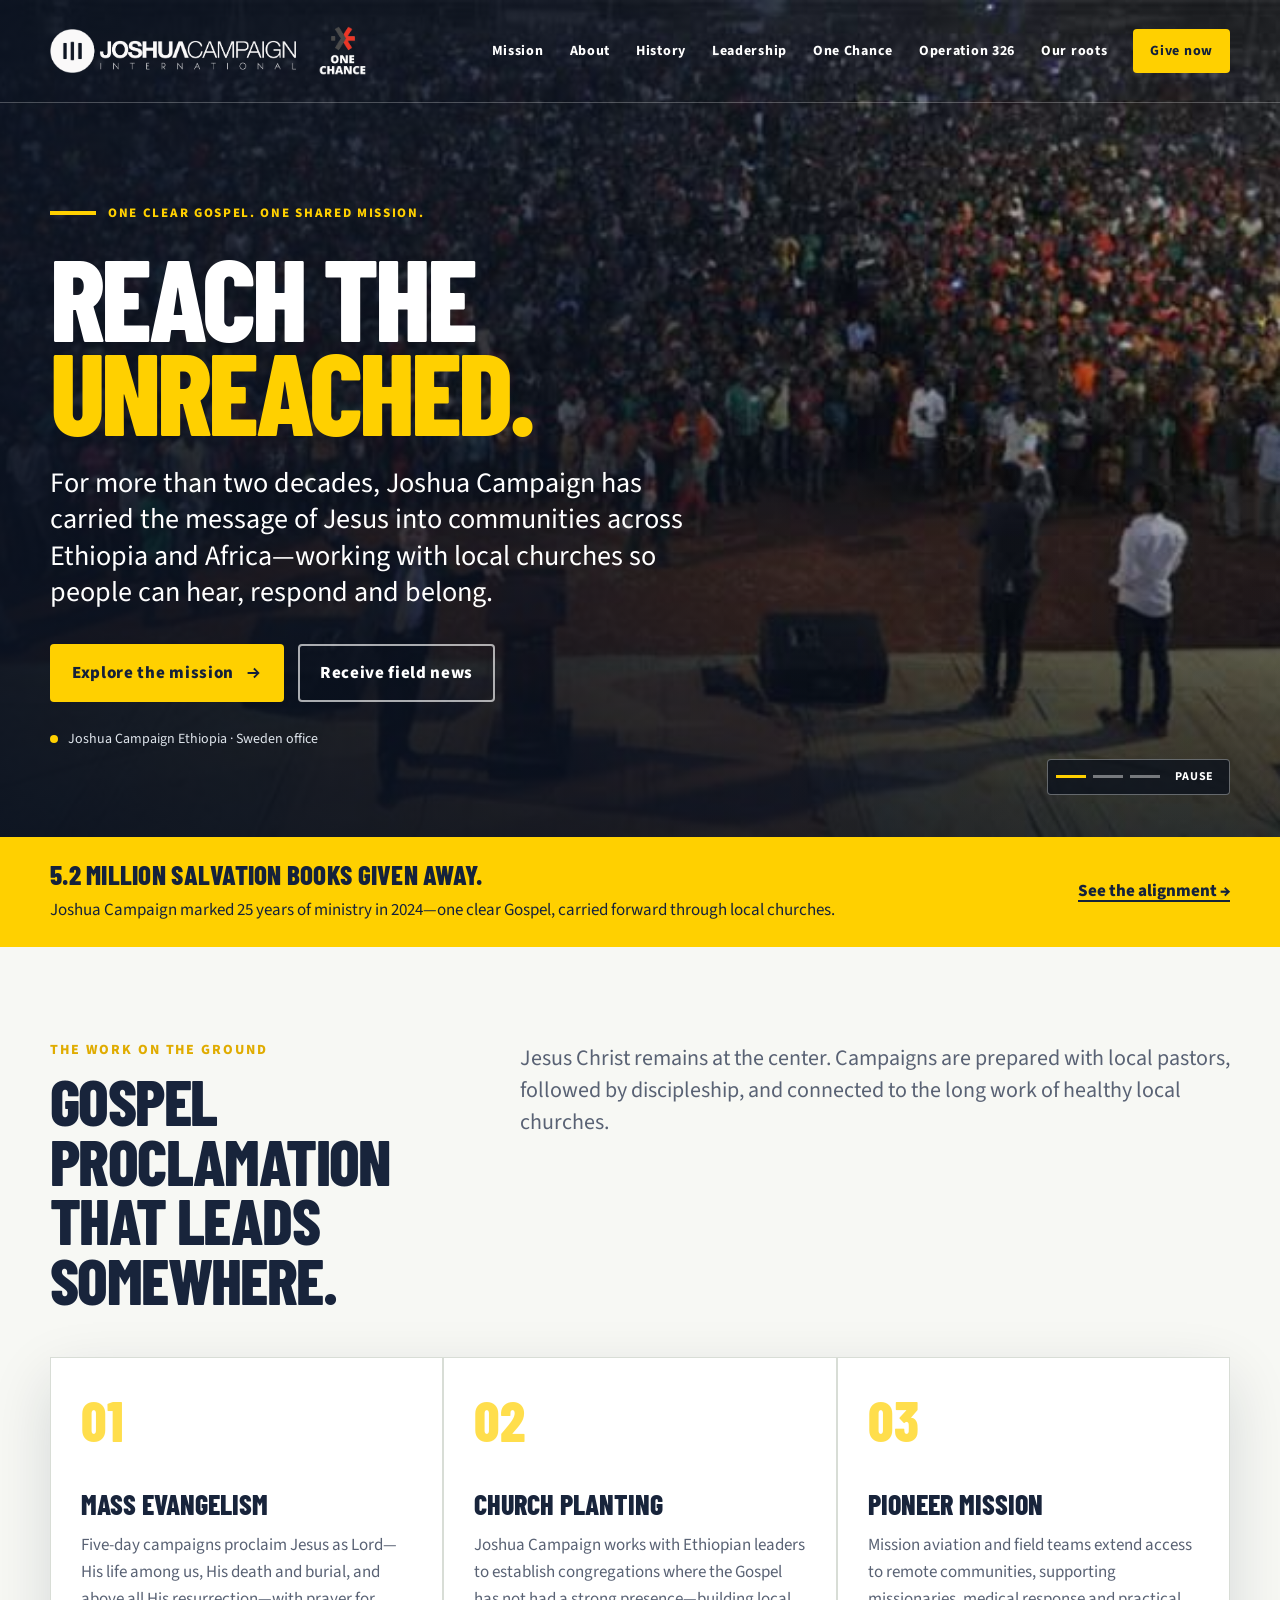
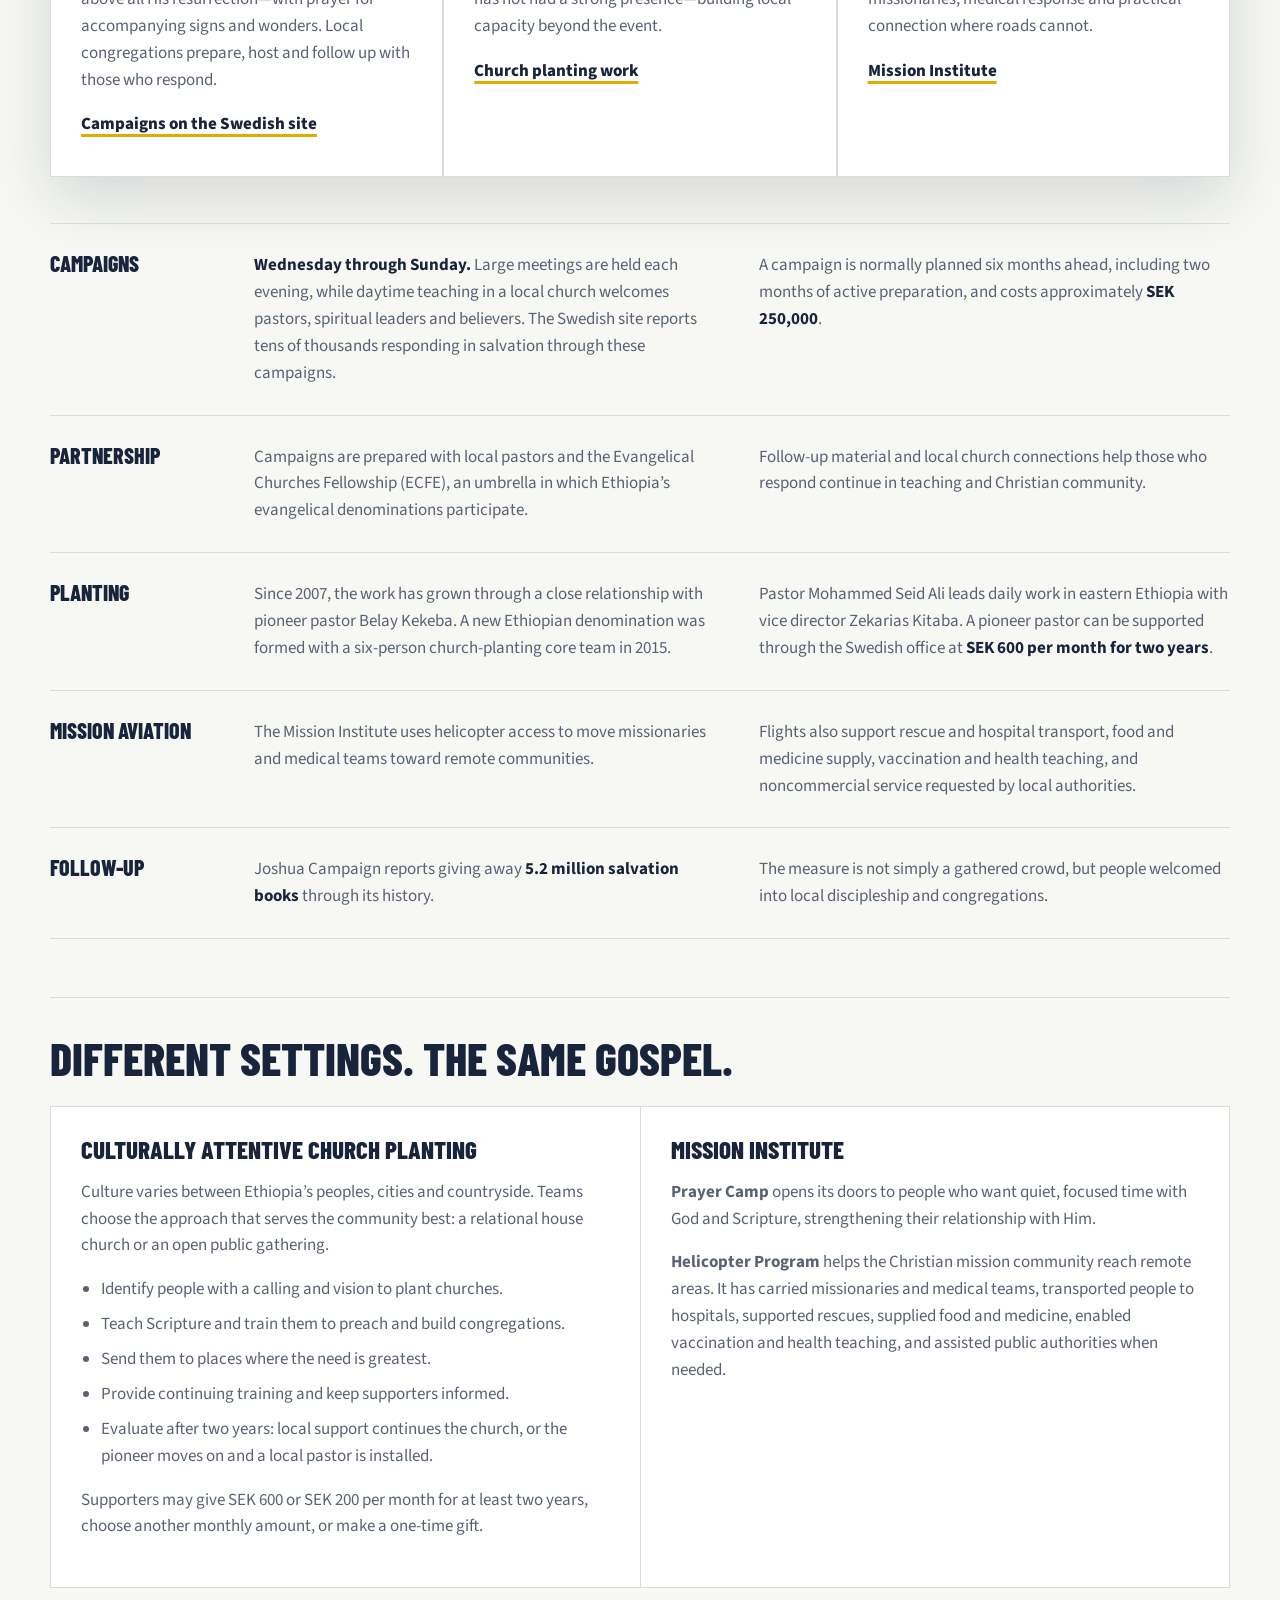
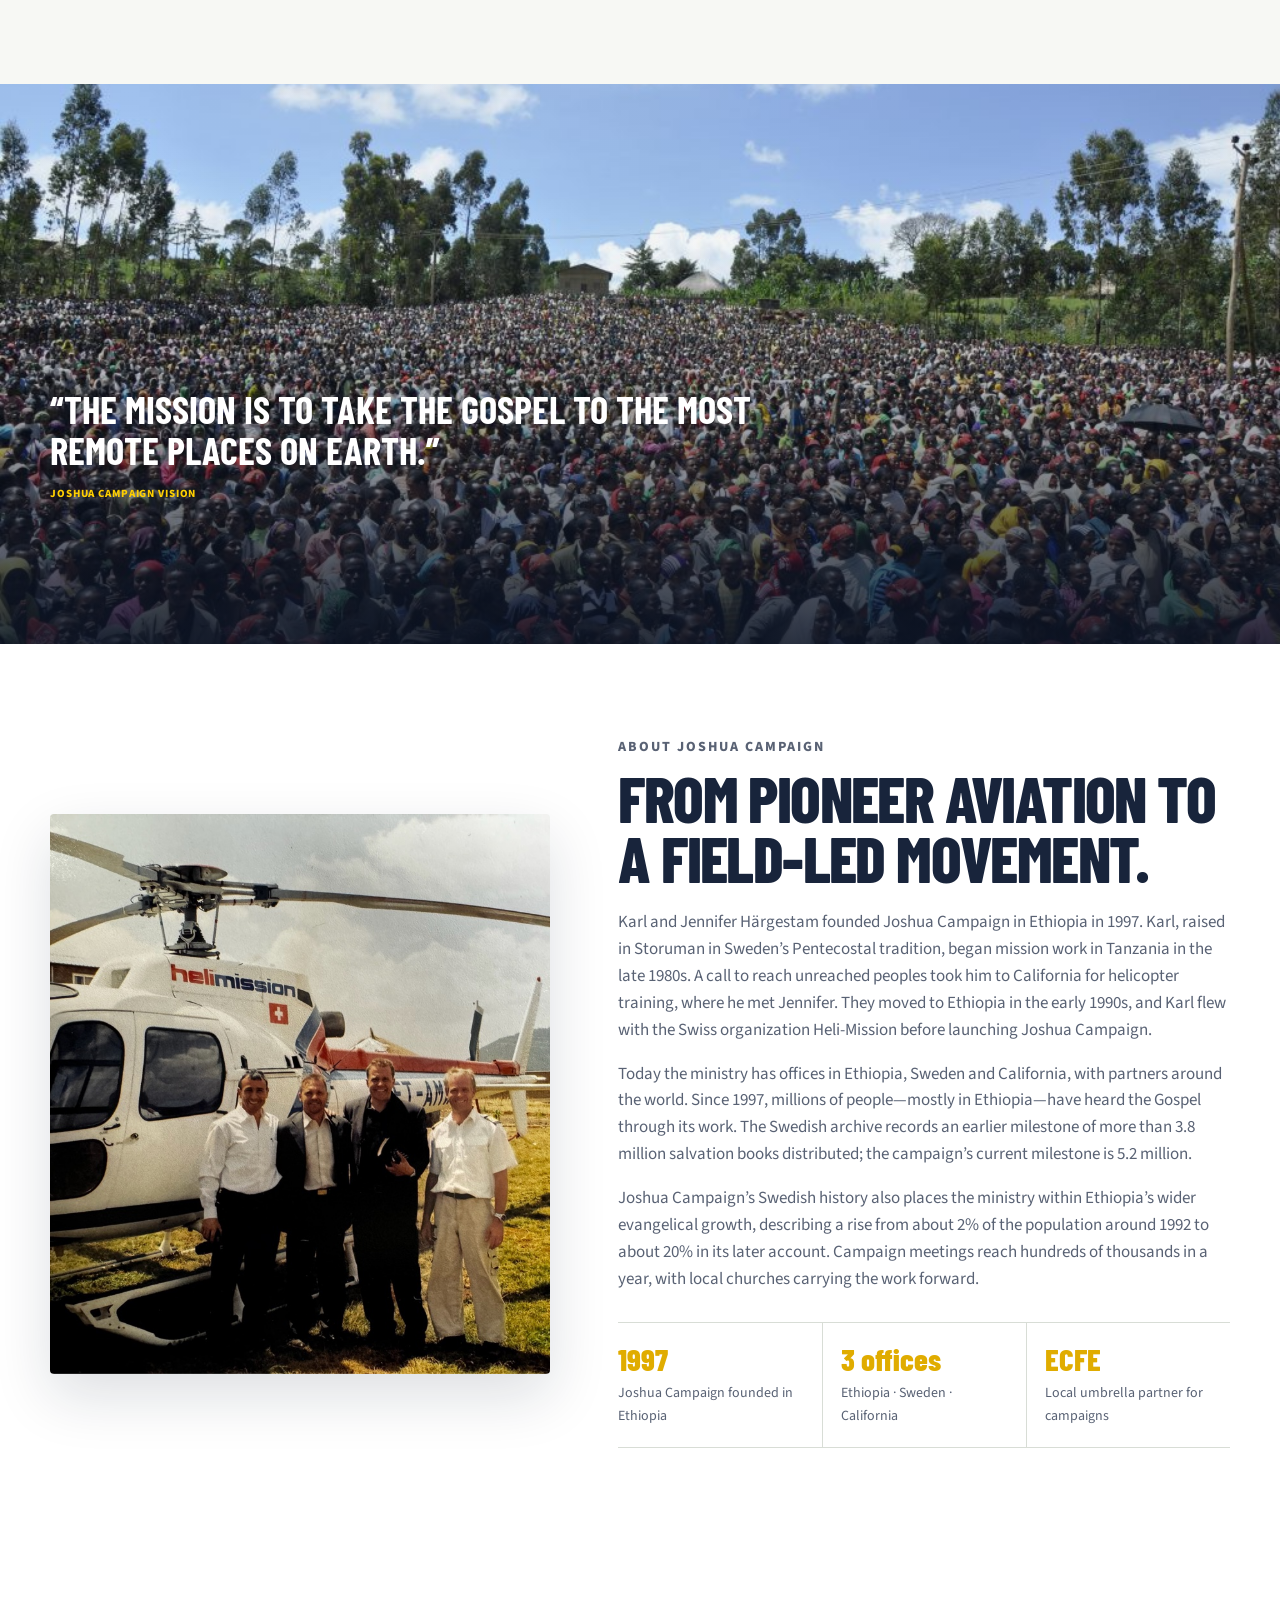
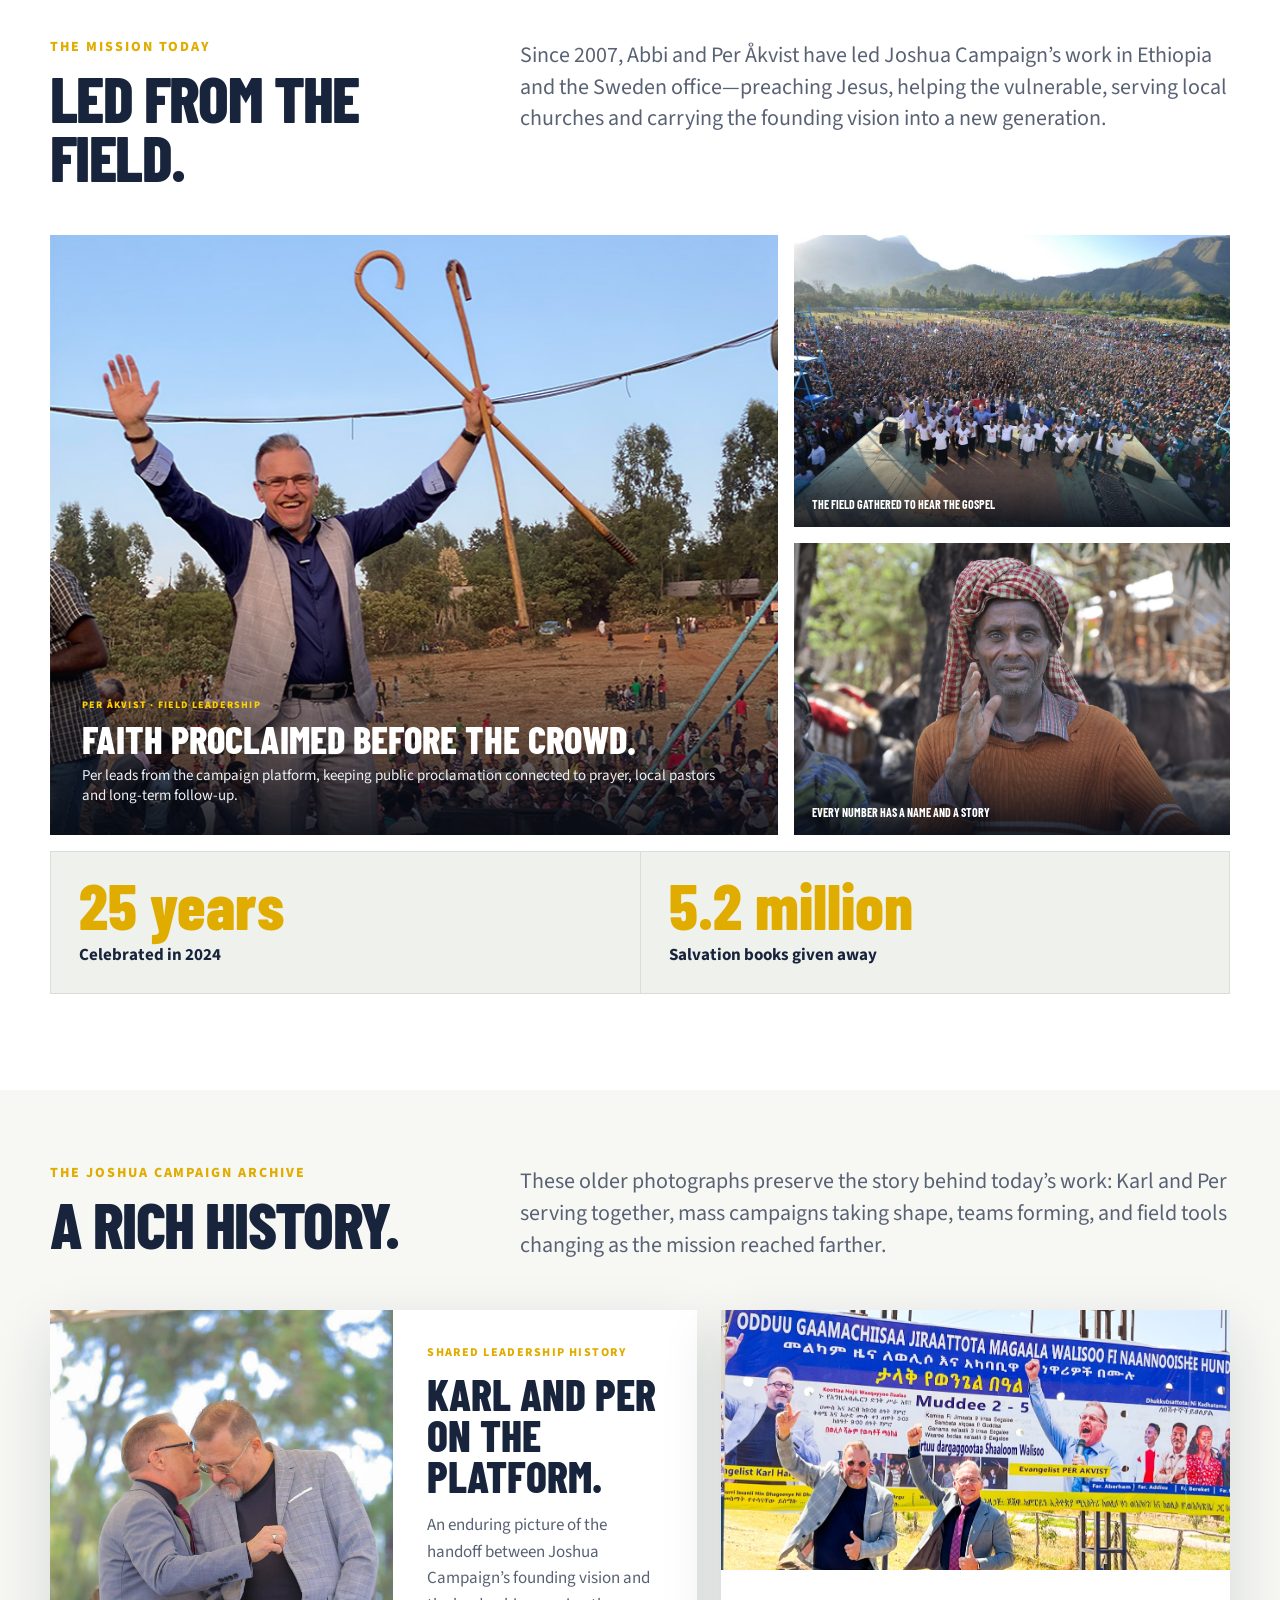
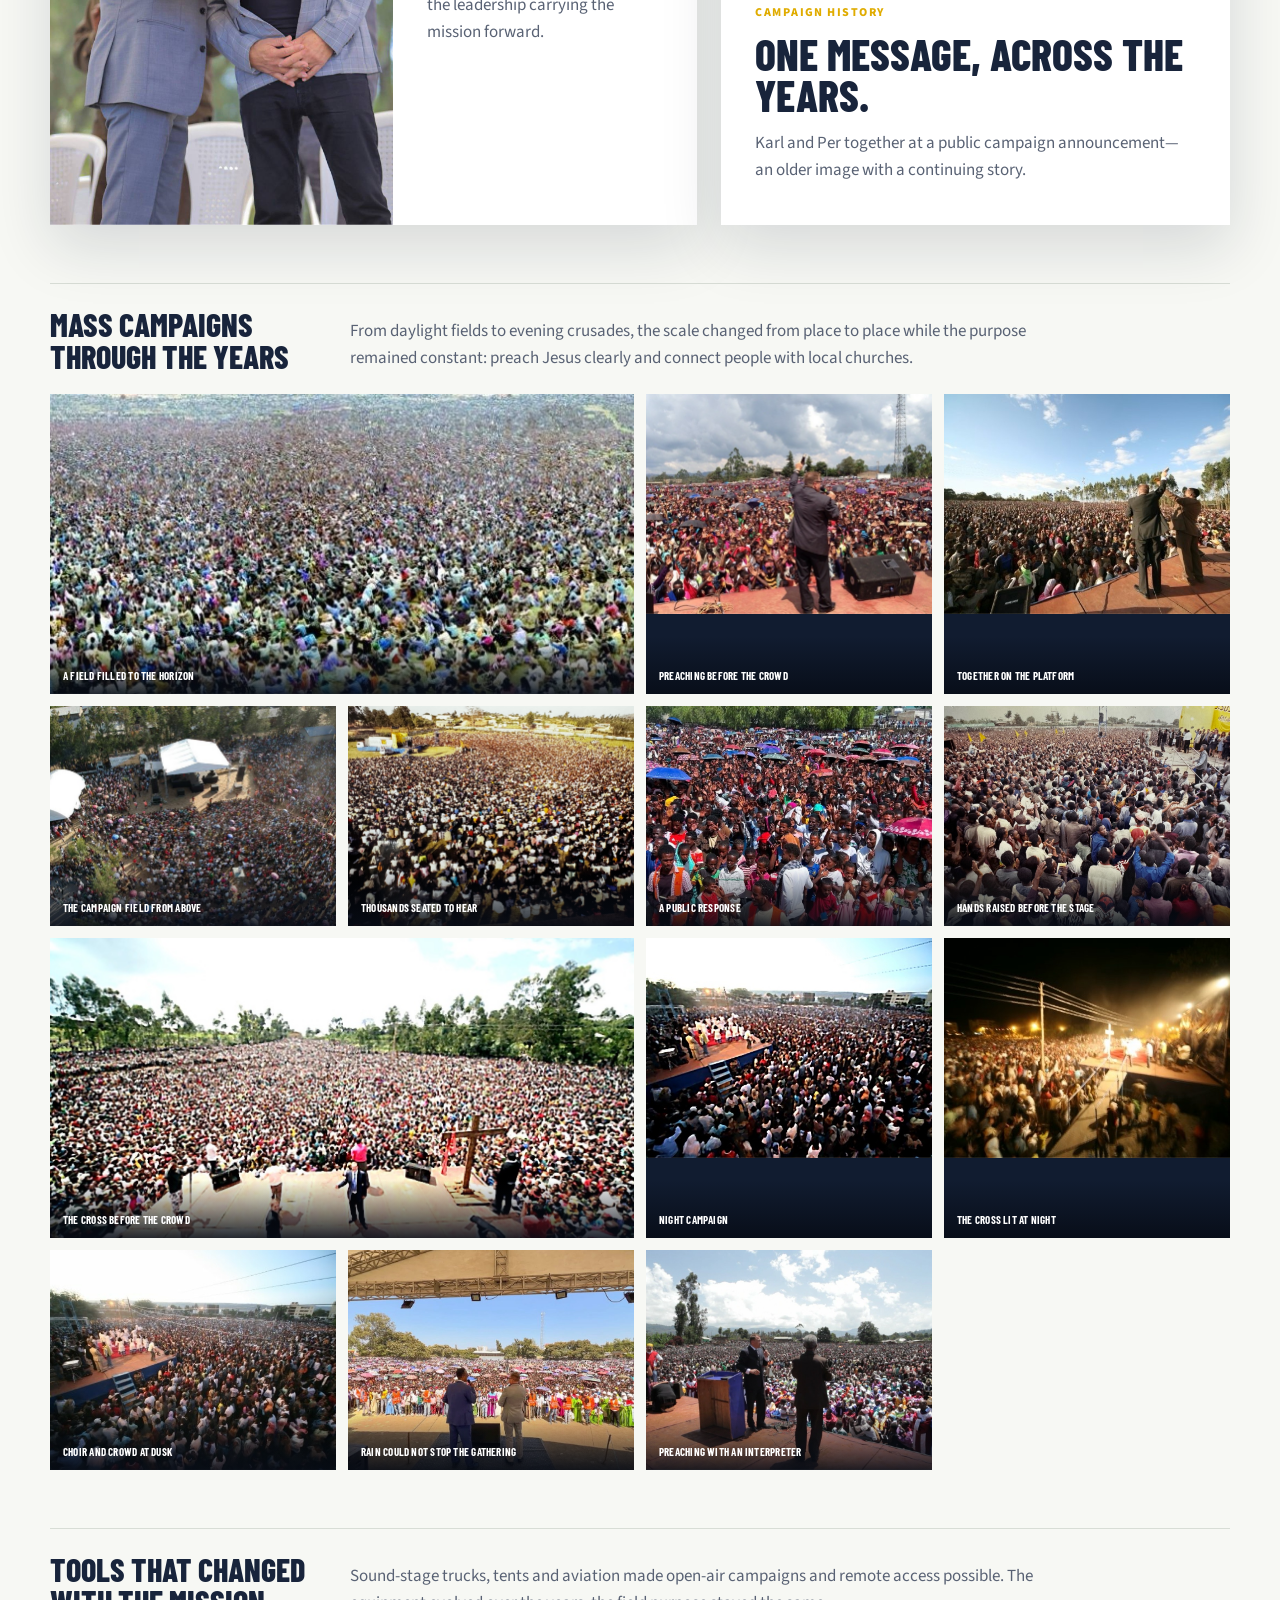
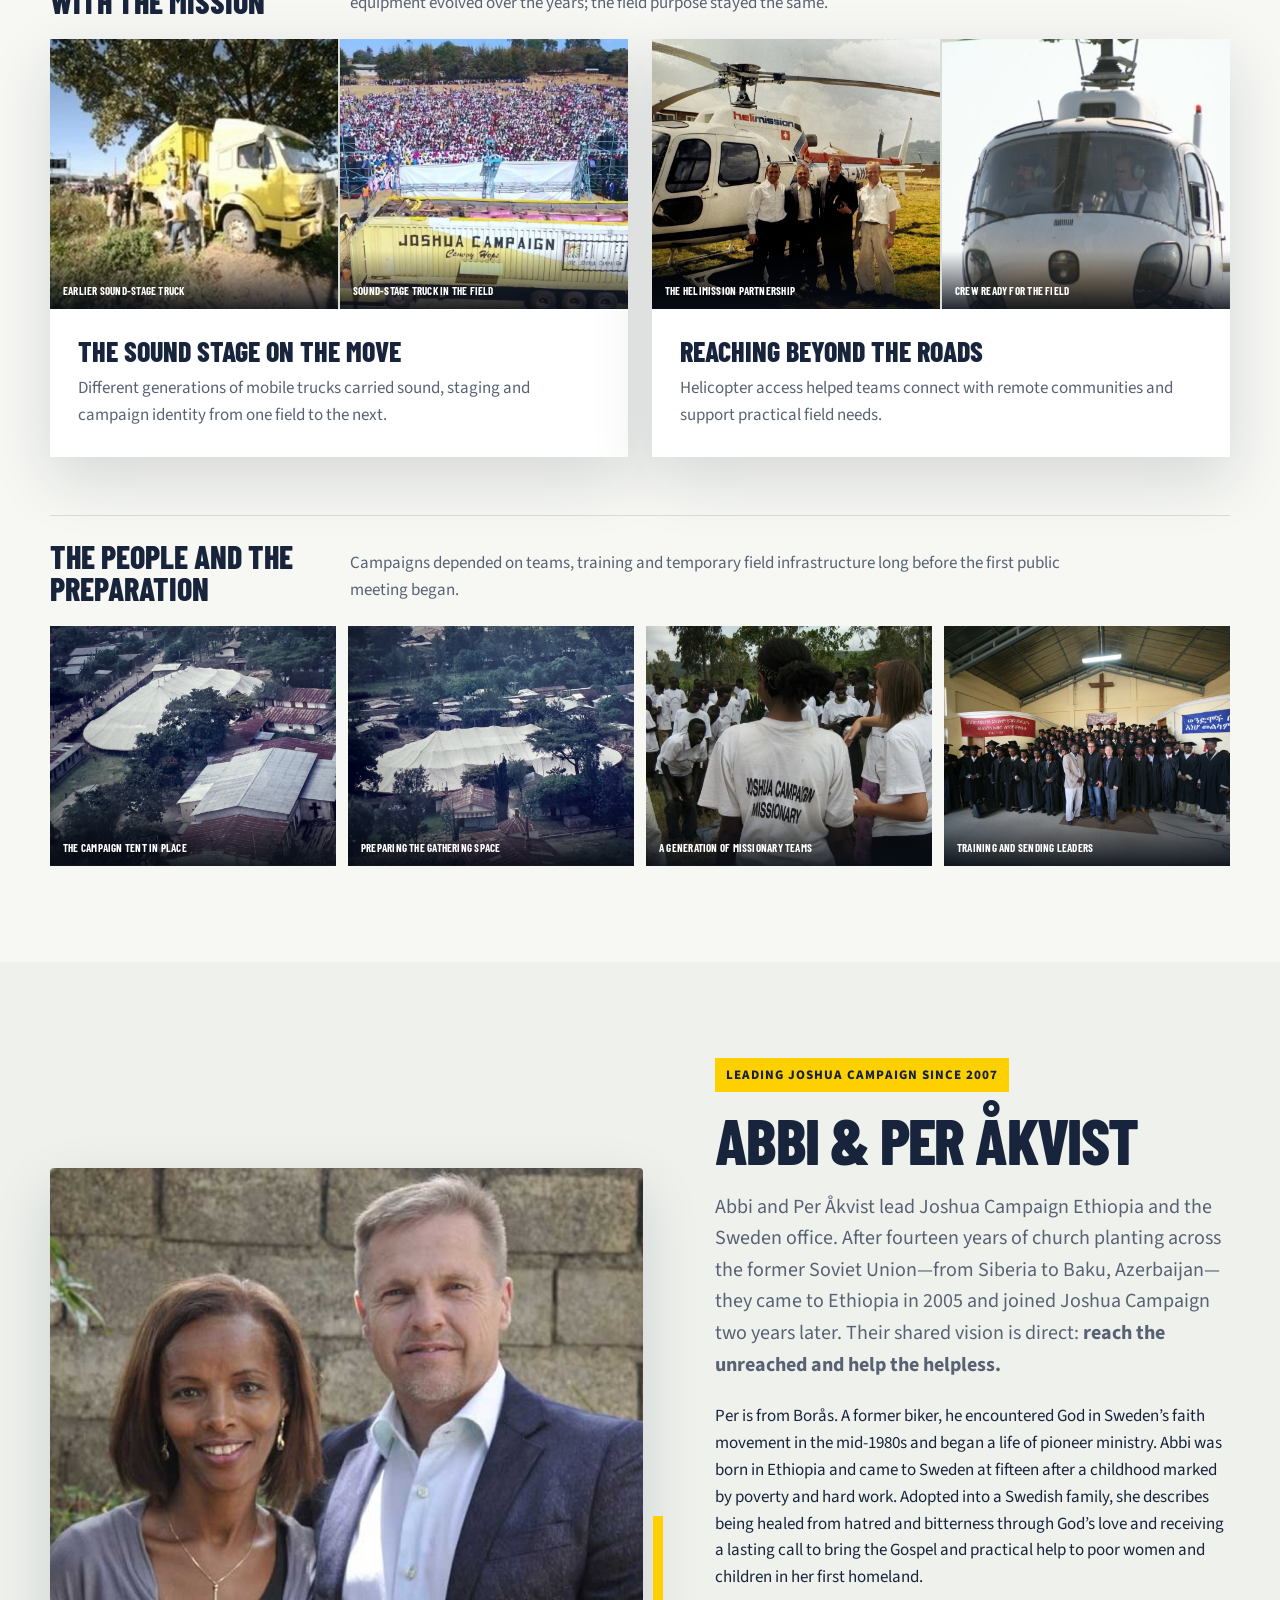
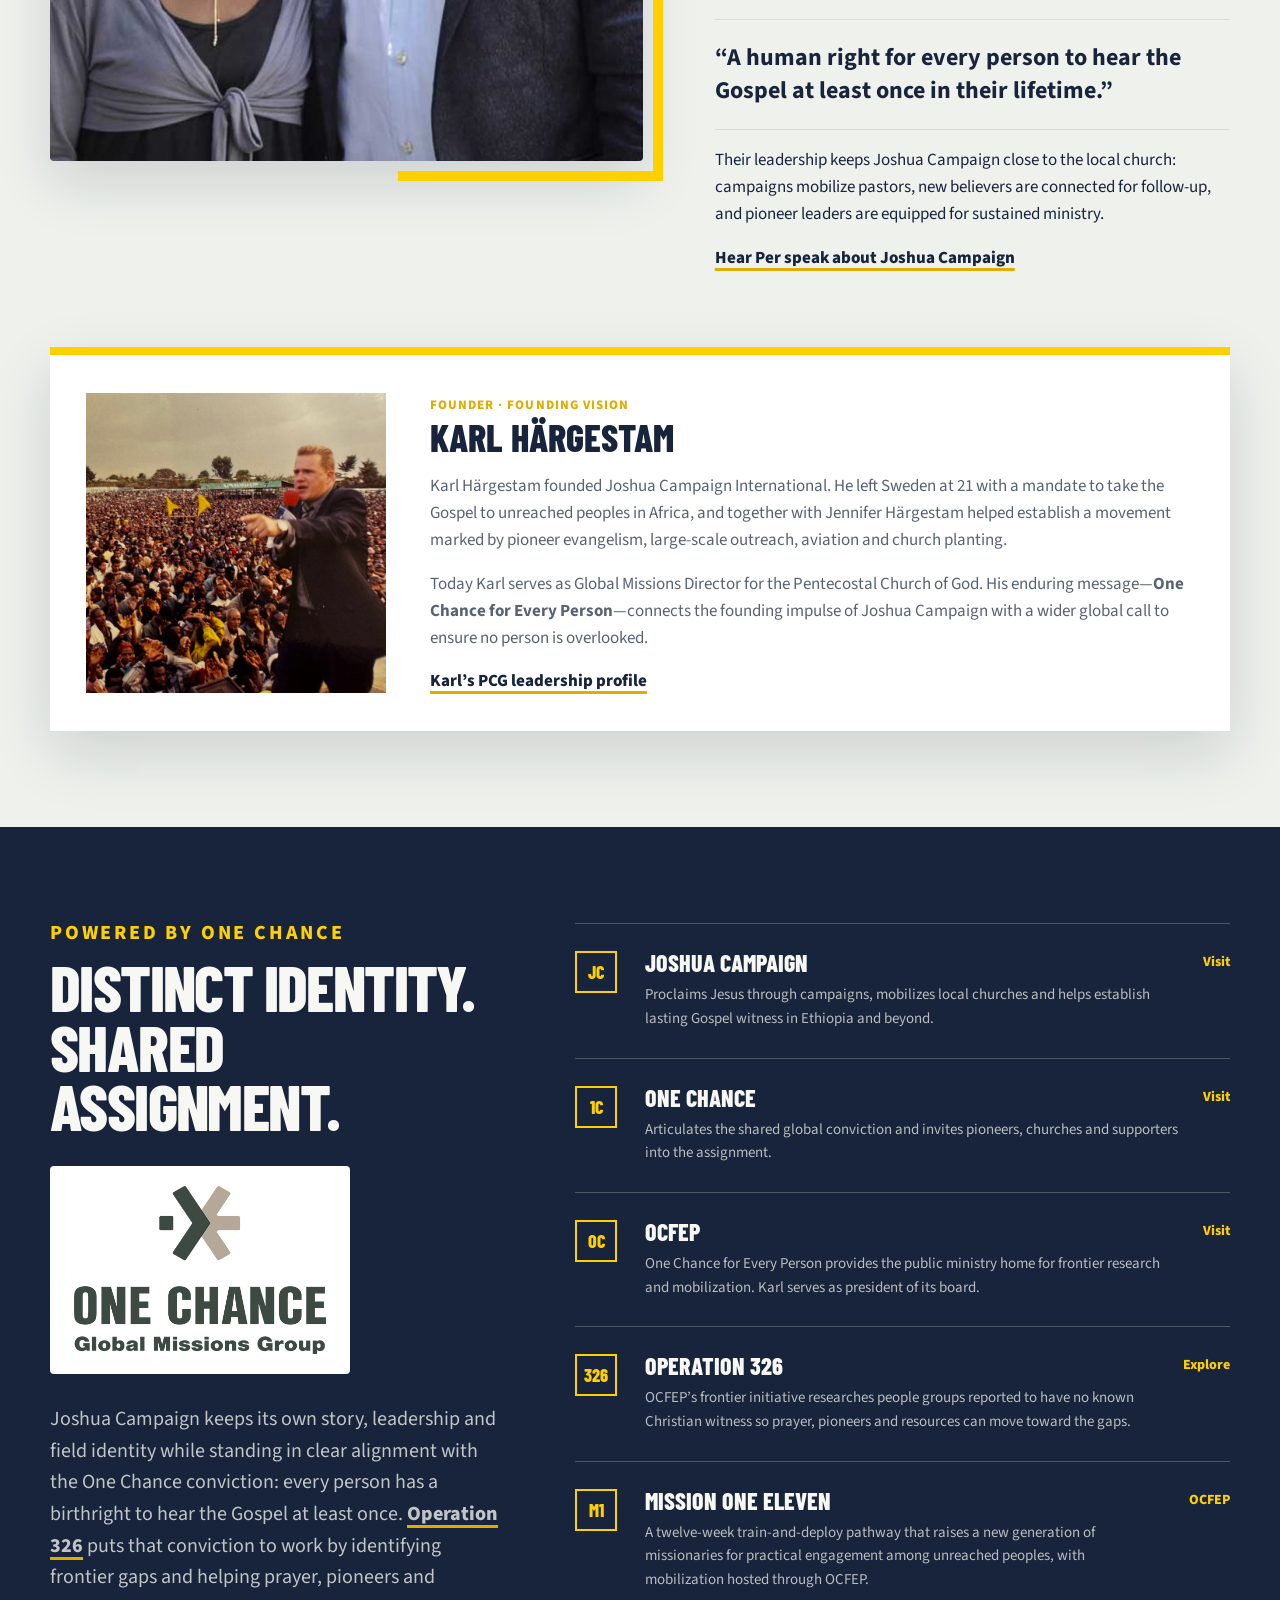
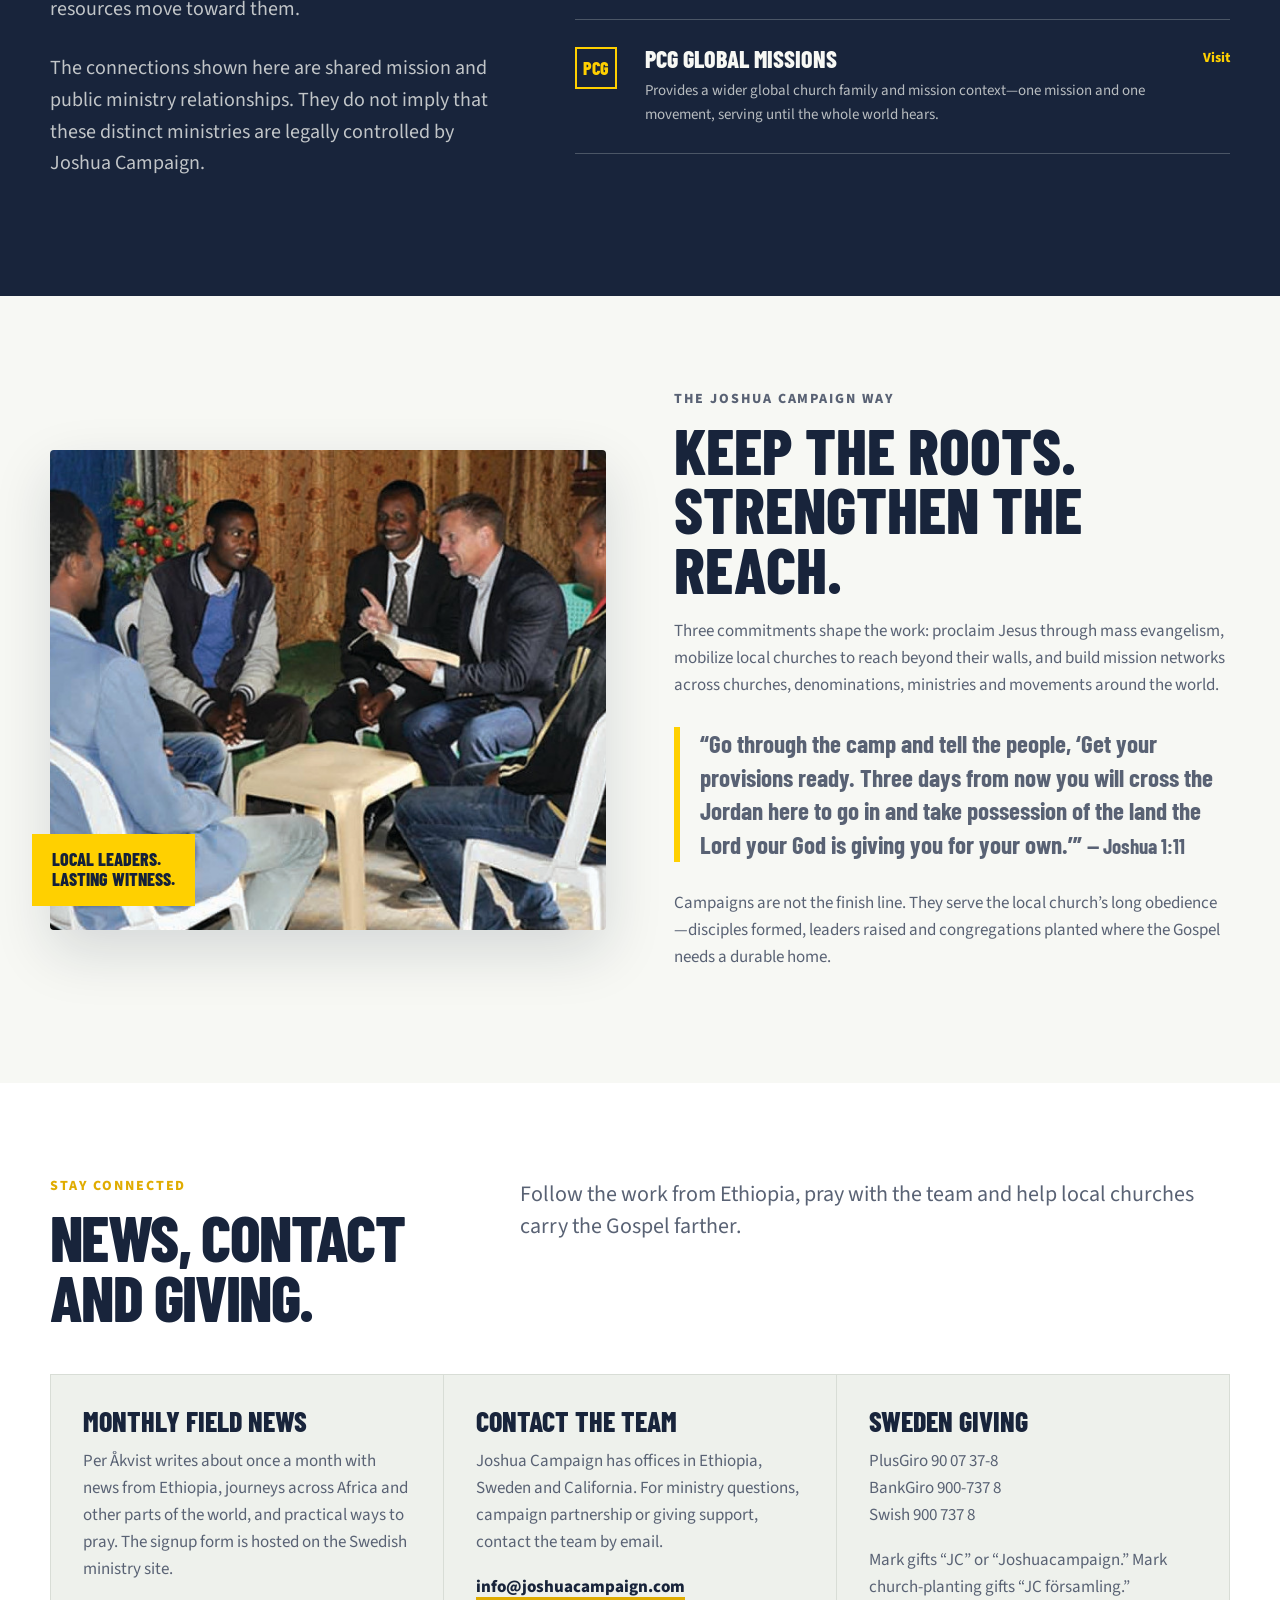
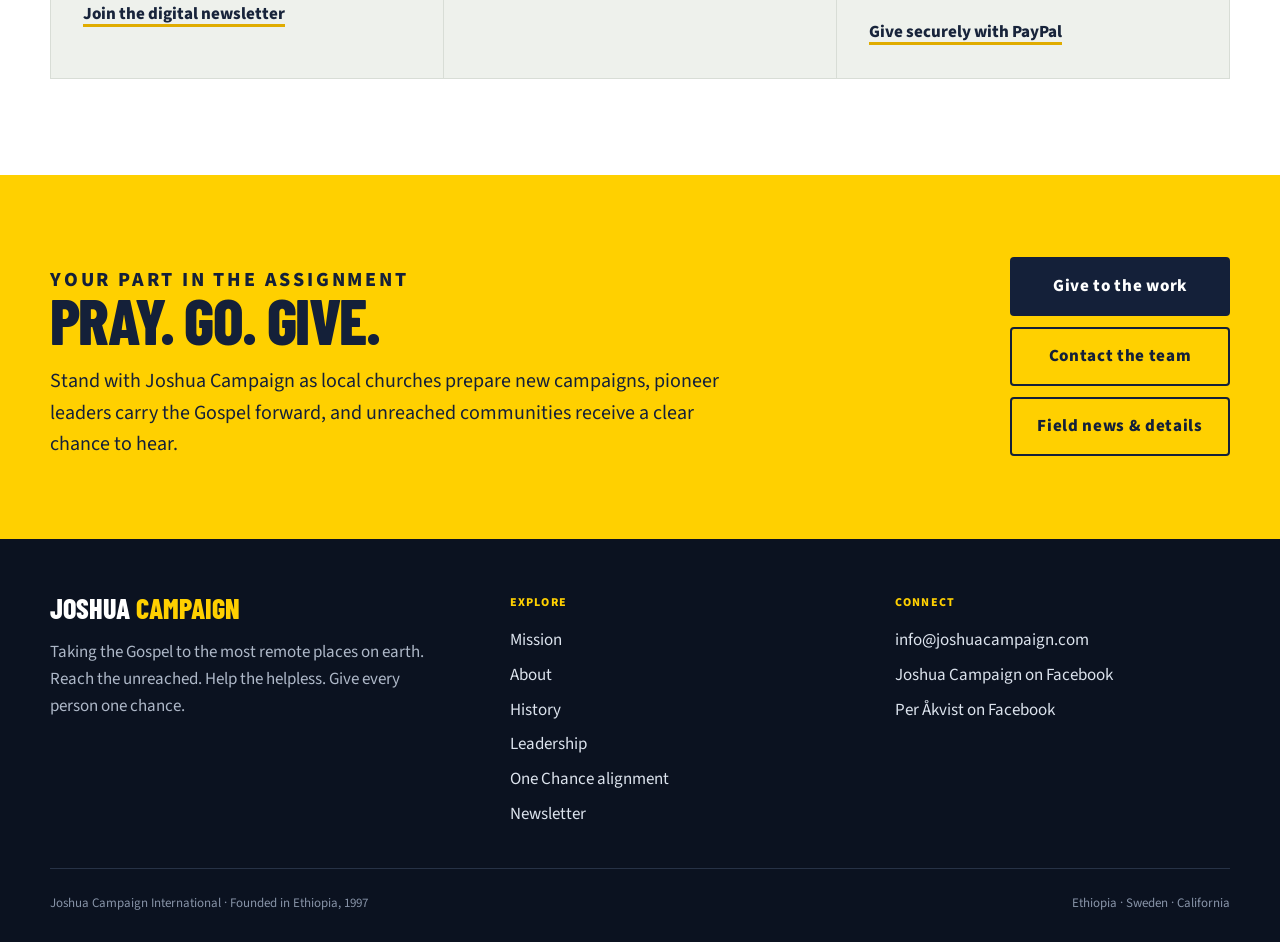
==== index.html @ d023b250 "Swap duplicate Per & Abbi photo in The mission today" ====
<!doctype html>
<html lang="en">
<head>
  <meta charset="utf-8" />
  <meta name="viewport" content="width=device-width, initial-scale=1, viewport-fit=cover" />
  <meta name="color-scheme" content="light dark" />
  <link rel="icon" href="data:," />
  <title>Joshua Campaign — Reach the Unreached</title>
  <meta name="description" content="Joshua Campaign carries the Gospel to unreached communities through mass evangelism, local church partnership and pioneer mission." />
  <link rel="canonical" href="https://www.joshuacampaign.com/" />
  <meta property="og:title" content="Joshua Campaign — Reach the Unreached" />
  <meta property="og:description" content="Joshua Campaign carries the Gospel to unreached communities through mass evangelism, local church partnership and pioneer mission." />
  <meta property="og:image" content="https://www.joshuacampaign.com/assets/per-leading-night.jpg" />
  <meta property="og:url" content="https://www.joshuacampaign.com/" />
  <meta property="og:type" content="website" />
  <meta name="twitter:card" content="summary_large_image" />
  <meta name="twitter:title" content="Joshua Campaign — Reach the Unreached" />
  <meta name="twitter:description" content="Joshua Campaign carries the Gospel to unreached communities through mass evangelism, local church partnership and pioneer mission." />
  <meta name="twitter:image" content="https://www.joshuacampaign.com/assets/per-leading-night.jpg" />
  <script type="application/ld+json">
  {
    "@context": "https://schema.org",
    "@type": "Organization",
    "name": "Joshua Campaign International",
    "url": "https://www.joshuacampaign.com/",
    "sameAs": [
      "https://www.facebook.com/jeshuacampaignsweden",
      "https://www.facebook.com/per.akvist.9"
    ]
  }
  </script>
  <link rel="preconnect" href="https://fonts.googleapis.com" />
  <link rel="preconnect" href="https://fonts.gstatic.com" crossorigin />
  <link href="https://fonts.googleapis.com/css2?family=Barlow+Condensed:wght@600;700;800&family=Source+Sans+3:wght@400;500;600;700&display=swap" rel="stylesheet" />
  <style>
    :root{
      color-scheme:light dark;
      --ink:#18243b;--ink-2:#263552;--paper:#f7f8f4;--surface:#fff;--surface-2:#eef1ec;
      --gold:#ffd000;--gold-2:#e0ac00;--muted:#596274;--line:#d8ddd6;--white:#fff;--red:#c61d25;
      --shadow:0 22px 58px rgba(16,27,47,.14);--display:"Barlow Condensed",sans-serif;--body:"Source Sans 3",sans-serif;
    }
    @media(prefers-color-scheme:dark){
      :root{--ink:#f6f4eb;--ink-2:#dce2ec;--paper:#101722;--surface:#182231;--surface-2:#202c3c;--muted:#b9c0cc;--line:#344255;--gold:#ffd230;--gold-2:#f1bd17;--shadow:0 22px 58px rgba(0,0,0,.36)}
    }
    *{box-sizing:border-box}html{scroll-behavior:smooth}body{margin:0;background:var(--paper);color:var(--ink);font-family:var(--body);font-size:17px;line-height:1.58}body.nav-open{overflow:hidden}
    a{color:inherit}img{max-width:100%;display:block}.wrap{width:min(1180px,calc(100% - 40px));margin-inline:auto}
    .hero{min-height:760px;position:relative;display:grid;grid-template-rows:auto 1fr;background:#162238;color:#fff;overflow:hidden}.hero-slides{position:absolute;inset:0}.hero-slide{position:absolute;inset:0;width:100%;height:100%;object-fit:cover;object-position:center;opacity:0;transition:opacity 1.1s ease}.hero-slide.active{opacity:1}.hero:after{content:"";position:absolute;z-index:1;inset:0;background:linear-gradient(90deg,rgba(10,18,33,.9) 0%,rgba(10,18,33,.66) 46%,rgba(10,18,33,.2) 82%),linear-gradient(0deg,rgba(8,14,27,.7),transparent 56%)}.hero-carousel-control{position:absolute;z-index:4;right:max(20px,calc((100% - 1180px)/2));bottom:42px;display:flex;align-items:center;gap:8px;padding:8px;background:rgba(8,14,27,.72);border:1px solid rgba(255,255,255,.35);border-radius:4px}.hero-dots{display:flex;gap:7px}.hero-dot{width:30px;height:3px;padding:0;border:0;background:rgba(255,255,255,.42);cursor:pointer}.hero-dot[aria-current="true"]{background:var(--gold)}.carousel-toggle{border:0;background:transparent;color:#fff;padding:3px 7px;font:700 12px/1 var(--body);text-transform:uppercase;letter-spacing:.06em;cursor:pointer}.hero-dot:focus-visible,.carousel-toggle:focus-visible{outline:2px solid var(--gold);outline-offset:3px}
    .topbar,.hero-content{position:relative}.topbar{z-index:5;padding:22px 0;border-bottom:1px solid rgba(255,255,255,.25)}.hero-content{z-index:2}.nav{display:flex;align-items:center;justify-content:space-between;gap:24px}.brand-cluster{display:flex;align-items:center;gap:18px;min-width:0}.brand{display:block;text-decoration:none;color:#fff;flex:0 1 246px}.brand img{width:246px;height:auto}.onechance-header{display:grid;place-items:center;flex:0 0 auto;width:58px;height:58px}.onechance-header img{width:100%;height:100%;object-fit:contain}.brand:focus-visible,.onechance-header:focus-visible{outline:3px solid var(--gold);outline-offset:4px}.nav-links{display:flex;align-items:center;gap:26px}.nav-links a{text-decoration:none;font-weight:700;font-size:14px;letter-spacing:.05em}.nav-links a:hover,.nav-links a:focus-visible{color:var(--gold)}.nav-cta{padding:11px 17px;background:var(--gold);color:#13203a!important;border-radius:4px}.menu-btn{display:none;border:1px solid rgba(255,255,255,.45);background:transparent;color:#fff;width:46px;height:42px;border-radius:4px;font-size:0}.menu-btn span,.menu-btn:before,.menu-btn:after{content:"";display:block;height:2px;width:22px;background:currentColor;margin:5px auto}
    .hero-content{align-self:end;padding:100px 0 86px}.eyebrow{display:flex;align-items:center;gap:12px;font-weight:800;letter-spacing:.13em;text-transform:uppercase;font-size:13px;color:var(--gold)}.eyebrow:before{content:"";width:46px;height:4px;background:currentColor}.hero h1{font:800 clamp(62px,9vw,122px)/.82 var(--display);letter-spacing:-.035em;text-transform:uppercase;max-width:820px;margin:25px 0 28px}.hero h1 span{color:var(--gold)}.lead{font-size:clamp(20px,2.2vw,29px);line-height:1.28;max-width:650px;margin:0;color:#fff}.hero-actions{display:flex;gap:14px;flex-wrap:wrap;margin-top:34px}.btn{display:inline-flex;align-items:center;justify-content:center;gap:10px;padding:14px 20px;border-radius:4px;text-decoration:none;font-weight:800;letter-spacing:.04em;border:2px solid transparent}.btn-primary{background:var(--gold);color:#142039}.btn-secondary{border-color:rgba(255,255,255,.65);color:#fff}.btn svg{width:18px}.hero-note{display:flex;gap:10px;align-items:center;margin-top:26px;color:#dfe5ec;font-size:14px}.hero-note span{width:8px;height:8px;border-radius:50%;background:var(--gold)}
    .mission-band{background:var(--gold);color:#15223b}.mission-band .wrap{display:grid;grid-template-columns:1fr auto;gap:28px;align-items:center;padding:23px 0}.mission-band strong{font:800 27px/1.1 var(--display);text-transform:uppercase;letter-spacing:.01em}.mission-band p{margin:4px 0 0}.mission-band a{font-weight:800;text-decoration-thickness:2px;text-underline-offset:4px}
    section{padding:96px 0}.section-head{display:grid;grid-template-columns:.72fr 1.28fr;gap:70px;align-items:start;margin-bottom:48px}.kicker{font:800 14px/1 var(--body);letter-spacing:.14em;text-transform:uppercase;color:var(--gold-2);margin:0 0 14px}.section-head h2,.split h2,.leader-copy h2,.alignment-copy h2,.cta h2{font:800 clamp(42px,5vw,70px)/.93 var(--display);letter-spacing:-.025em;text-transform:uppercase;margin:0}.section-head .intro{font-size:22px;line-height:1.45;margin:0;color:var(--muted)}
    .work-grid{display:grid;grid-template-columns:repeat(3,1fr);gap:2px;background:var(--line);border:1px solid var(--line);box-shadow:var(--shadow)}.work-card{background:var(--surface);padding:34px 30px 38px;min-height:325px;position:relative}.work-card .num{font:800 56px/1 var(--display);color:color-mix(in srgb,var(--gold) 70%,transparent);margin-bottom:42px}.work-card h3{font:800 28px/1 var(--display);text-transform:uppercase;margin:0 0 14px}.work-card p{margin:0;color:var(--muted)}.work-card a{display:inline-block;margin-top:18px;font-weight:800;text-decoration-color:var(--gold-2);text-decoration-thickness:3px;text-underline-offset:5px}.field-notes{margin-top:46px;border-top:1px solid var(--line)}.field-row{display:grid;grid-template-columns:170px 1fr 1fr;gap:34px;padding:28px 0;border-bottom:1px solid var(--line)}.field-row strong{font:800 22px/1 var(--display);text-transform:uppercase}.field-row p{margin:0;color:var(--muted)}.field-row b{color:var(--ink)}
    .mission-details{margin-top:58px;padding-top:38px;border-top:1px solid var(--line)}.mission-details h3{font:800 clamp(30px,4vw,46px)/.95 var(--display);text-transform:uppercase;margin:0 0 26px}.method-grid{display:grid;grid-template-columns:1fr 1fr;gap:1px;background:var(--line);border:1px solid var(--line)}.method{background:var(--surface);padding:30px}.method h4{font:800 25px/1 var(--display);text-transform:uppercase;margin:0 0 12px}.method p,.method li{color:var(--muted)}.method ul{margin:16px 0 0;padding-left:20px}.method li+li{margin-top:8px}.about{background:var(--surface)}.about-grid{display:grid;grid-template-columns:minmax(0,.9fr) minmax(0,1.1fr);gap:68px;align-items:center}.about-photo img{width:100%;height:560px;object-fit:cover;object-position:center;border-radius:4px;box-shadow:var(--shadow)}.about-copy h2{font:800 clamp(42px,5vw,70px)/.93 var(--display);letter-spacing:-.025em;text-transform:uppercase;margin:0 0 22px}.about-copy p{color:var(--muted)}.facts{display:grid;grid-template-columns:repeat(3,1fr);margin-top:30px;border-top:1px solid var(--line);border-bottom:1px solid var(--line)}.fact{padding:20px 18px 20px 0}.fact+.fact{padding-left:18px;border-left:1px solid var(--line)}.fact strong{display:block;font:800 31px/1 var(--display);color:var(--gold-2)}.fact span{display:block;margin-top:8px;font-size:14px;color:var(--muted)}
    .photo-break{position:relative;min-height:560px;display:grid;align-items:end;background:#18243b;color:#fff;overflow:hidden}.photo-break img{position:absolute;inset:0;width:100%;height:100%;object-fit:cover}.photo-break:after{content:"";position:absolute;inset:0;background:linear-gradient(0deg,rgba(12,20,37,.88),rgba(12,20,37,.04) 66%)}.photo-caption{position:relative;z-index:1;padding:46px 0}.photo-caption blockquote{font:700 clamp(25px,3vw,40px)/1.08 var(--display);max-width:720px;text-transform:uppercase;margin:0}.photo-caption cite{display:block;margin-top:13px;font-style:normal;color:var(--gold);font-weight:800;letter-spacing:.08em;text-transform:uppercase;font-size:11px}
    .now{background:var(--surface)}.now-grid{display:grid;grid-template-columns:minmax(0,1.25fr) minmax(300px,.75fr);gap:16px}.now-feature,.now-side figure{margin:0;position:relative;overflow:hidden;background:#111c30}.now-feature{min-height:600px}.now-feature img,.now-side img{position:absolute;inset:0;width:100%;height:100%;object-fit:cover}.now-feature img{object-position:center 24%}.now-side{display:grid;grid-template-rows:1fr 1fr;gap:16px}.now-copy{position:absolute;z-index:1;left:0;right:0;bottom:0;padding:100px 32px 28px;background:linear-gradient(transparent,rgba(7,12,22,.9));color:#fff}.now-copy .story-label{display:block;color:var(--gold);font-weight:800;font-size:10px;letter-spacing:.12em;text-transform:uppercase;margin-bottom:7px}.now-copy h3{font:800 clamp(25px,3vw,40px)/.98 var(--display);text-transform:uppercase;margin:0 0 8px}.now-copy p{font-size:15px;line-height:1.35;margin:0;max-width:640px;color:#eef2f7}.now-side figcaption{position:absolute;z-index:1;left:0;right:0;bottom:0;padding:55px 18px 15px;background:linear-gradient(transparent,rgba(7,12,22,.88));color:#fff;font:700 12px/1.15 var(--display);text-transform:uppercase}.impact-strip{display:grid;grid-template-columns:1fr 1fr;gap:1px;background:var(--line);border:1px solid var(--line);margin-top:16px}.impact-item{background:var(--surface-2);padding:24px 28px}.impact-item strong{display:block;font:800 clamp(40px,5vw,64px)/.9 var(--display);color:var(--gold-2)}.impact-item span{display:block;margin-top:9px;font-weight:700;color:var(--ink)}
    .stories{background:var(--paper);padding-top:76px}.stories-grid{display:grid;grid-template-columns:minmax(0,1.12fr) minmax(320px,.88fr);gap:24px}.story-card{margin:0;background:var(--surface);box-shadow:var(--shadow);display:grid}.story-card img{width:100%;height:100%;min-height:390px;object-fit:cover}.story-feature{grid-template-columns:minmax(0,1.06fr) minmax(280px,.94fr)}.story-feature img{object-position:center 22%}.story-body{padding:34px}.story-body .story-label{display:block;color:var(--gold-2);font-weight:800;font-size:12px;letter-spacing:.12em;text-transform:uppercase;margin-bottom:10px}.story-body h3{font:800 clamp(30px,3.4vw,44px)/.95 var(--display);text-transform:uppercase;margin:0 0 15px}.story-body p{margin:0;color:var(--muted)}.story-side{grid-template-rows:260px 1fr}.story-side img{min-height:0}.campaign-gallery{display:grid;grid-template-columns:repeat(3,1fr);gap:14px;margin-top:24px}.campaign-gallery figure{margin:0;position:relative;overflow:hidden;background:#111c30}.campaign-gallery img{width:100%;height:230px;object-fit:cover;opacity:.88;transition:transform .35s ease,opacity .35s ease}.campaign-gallery figure:hover img{transform:scale(1.025);opacity:1}.campaign-gallery figcaption{position:absolute;left:0;right:0;bottom:0;padding:36px 16px 13px;background:linear-gradient(transparent,rgba(7,12,22,.86));color:#fff;font:700 12px/1.15 var(--display);text-transform:uppercase}
    .history-chapter{margin-top:58px}.history-title{display:grid;grid-template-columns:260px 1fr;gap:40px;align-items:end;margin-bottom:22px;padding-top:24px;border-top:1px solid var(--line)}.history-title h3{font:800 32px/1 var(--display);text-transform:uppercase;margin:0}.history-title p{margin:0;color:var(--muted);max-width:720px}.archive-grid{display:grid;grid-template-columns:repeat(4,1fr);gap:12px}.archive-grid figure,.history-pair figure,.foundations-grid figure{margin:0;position:relative;overflow:hidden;background:#111c30}.archive-grid img,.foundations-grid img{width:100%;height:220px;object-fit:cover}.archive-grid .wide{grid-column:span 2}.archive-grid .wide img{height:300px}.archive-grid figcaption,.history-pair figcaption,.foundations-grid figcaption{position:absolute;left:0;right:0;bottom:0;padding:34px 13px 11px;background:linear-gradient(transparent,rgba(7,12,22,.88));color:#fff;font:700 11px/1.15 var(--display);letter-spacing:.02em;text-transform:uppercase}.evolution-grid{display:grid;grid-template-columns:1fr 1fr;gap:24px}.history-panel{background:var(--surface);box-shadow:var(--shadow)}.history-panel-copy{padding:28px}.history-panel-copy h4{font:800 28px/1 var(--display);text-transform:uppercase;margin:0 0 10px}.history-panel-copy p{color:var(--muted);margin:0}.history-pair{display:grid;grid-template-columns:1fr 1fr;gap:2px;background:var(--line)}.history-pair img{width:100%;height:270px;object-fit:cover}.foundations-grid{display:grid;grid-template-columns:repeat(4,1fr);gap:12px}.foundations-grid img{height:240px}
    .leader{background:var(--surface-2)}.leader-grid{display:grid;grid-template-columns:minmax(0,1.07fr) minmax(320px,.93fr);gap:72px;align-items:center}.leader-photo{position:relative}.leader-photo img{width:100%;aspect-ratio:1/1;object-fit:cover;object-position:center;border-radius:4px;box-shadow:var(--shadow)}.leader-photo:after{content:"";position:absolute;right:-20px;bottom:-20px;width:43%;height:43%;border-right:10px solid var(--gold);border-bottom:10px solid var(--gold);pointer-events:none}.role{display:inline-block;background:var(--gold);color:#15223b;padding:7px 11px;font-weight:800;font-size:13px;letter-spacing:.08em;text-transform:uppercase;margin-bottom:18px}.leader-copy .bio{font-size:20px;color:var(--muted);margin:22px 0}.quote{margin:28px 0 0;padding:22px 0;border-top:1px solid var(--line);border-bottom:1px solid var(--line);font-size:24px;font-weight:700;line-height:1.35}.text-link{font-weight:800;text-decoration-color:var(--gold-2);text-decoration-thickness:3px;text-underline-offset:5px}.founder{padding-top:76px}.founder-card{display:grid;grid-template-columns:300px 1fr;gap:44px;align-items:center;background:var(--surface);padding:36px;border-top:8px solid var(--gold);box-shadow:var(--shadow)}.founder-card img{width:100%;aspect-ratio:1/1;object-fit:cover;object-position:right center}.founder-copy h3{font:800 38px/1 var(--display);text-transform:uppercase;margin:0 0 10px}.founder-copy .title{font-weight:800;color:var(--gold-2);text-transform:uppercase;letter-spacing:.08em;font-size:13px}.founder-copy p{color:var(--muted)}
    .alignment{background:var(--ink);color:var(--paper)}.alignment .kicker{color:var(--gold)}.alignment-grid{display:grid;grid-template-columns:.82fr 1.18fr;gap:70px;align-items:start}.alignment-copy p{font-size:20px;color:color-mix(in srgb,var(--paper) 76%,transparent)}.onechance{background:#fff;padding:20px 24px;border-radius:4px;width:min(300px,100%);margin:30px 0}.alignment-steps{border-top:1px solid color-mix(in srgb,var(--paper) 23%,transparent)}.step{display:grid;grid-template-columns:48px 1fr auto;gap:22px;align-items:start;padding:27px 0;border-bottom:1px solid color-mix(in srgb,var(--paper) 23%,transparent)}.step .icon{width:42px;height:42px;border:2px solid var(--gold);display:grid;place-items:center;color:var(--gold);font:800 18px/1 var(--display)}.step h3{font:800 24px/1 var(--display);text-transform:uppercase;margin:0 0 8px}.step p{margin:0;color:color-mix(in srgb,var(--paper) 72%,transparent);font-size:15px}.step a{font-size:14px;font-weight:800;color:var(--gold);text-decoration:none;white-space:nowrap}.clarity{margin-top:28px;font-size:14px;color:color-mix(in srgb,var(--paper) 60%,transparent)}
    .roots-grid{display:grid;grid-template-columns:1fr 1fr;gap:68px;align-items:center}.roots-img{position:relative}.roots-img img{width:100%;height:480px;object-fit:cover;border-radius:4px;box-shadow:var(--shadow)}.roots-img .tag{position:absolute;left:-18px;bottom:24px;background:var(--gold);color:#142039;padding:16px 20px;font:800 18px/1.1 var(--display);text-transform:uppercase}.roots-copy h2{font:800 clamp(42px,5vw,66px)/.93 var(--display);text-transform:uppercase;margin:0 0 20px}.roots-copy p{color:var(--muted)}.scripture{font:700 25px/1.35 var(--display);color:var(--ink);margin:28px 0;border-left:6px solid var(--gold);padding-left:20px}
    .connect{background:var(--surface)}.connect-grid{display:grid;grid-template-columns:repeat(3,1fr);gap:1px;background:var(--line);border:1px solid var(--line)}.connect-card{background:var(--surface-2);padding:32px}.connect-card h3{font:800 28px/1 var(--display);text-transform:uppercase;margin:0 0 13px}.connect-card p{color:var(--muted);margin:0 0 18px}.connect-card a{font-weight:800;text-decoration-color:var(--gold-2);text-decoration-thickness:3px;text-underline-offset:5px}
    .cta{padding:78px 0;background:var(--gold);color:#142039}.cta .wrap{display:grid;grid-template-columns:1fr auto;gap:45px;align-items:center}.cta p{font-size:20px;max-width:700px;margin:17px 0 0}.cta-actions{display:grid;gap:11px;min-width:220px}.cta .btn-primary{background:#142039;color:#fff}.cta .btn-secondary{border-color:#142039;color:#142039}
    footer{background:#0b1220;color:#dce3ed;padding:55px 0 28px}.footer-grid{display:grid;grid-template-columns:1.1fr .9fr .9fr;gap:50px}.footer-brand{font:800 28px/1 var(--display);color:#fff;text-transform:uppercase}.footer-brand span{color:var(--gold)}footer p{color:#aeb8c8;max-width:390px}.footer-label{color:var(--gold);font-weight:800;text-transform:uppercase;letter-spacing:.1em;font-size:12px;margin-bottom:14px}footer nav{display:grid;gap:8px}footer nav a{color:#dce3ed;text-decoration:none}.fineprint{border-top:1px solid #273246;margin-top:40px;padding-top:24px;display:flex;justify-content:space-between;gap:20px;color:#8793a7;font-size:13px}
    @media(max-width:900px){.hero{overflow:visible}.connect-grid{grid-template-columns:1fr}.about-grid{grid-template-columns:1fr;gap:36px}.about-photo img{height:460px}.now-grid{grid-template-columns:1fr}.now-feature{min-height:540px}.now-side{grid-template-columns:1fr 1fr;grid-template-rows:none}.now-side figure{min-height:280px}.hero-carousel-control{right:20px}.stories-grid{grid-template-columns:1fr}.story-feature{grid-template-columns:1fr 1fr}.campaign-gallery{grid-template-columns:1fr 1fr}.campaign-gallery figure:last-child{grid-column:1/-1}.campaign-gallery figure:last-child img{height:320px}.history-title{grid-template-columns:1fr}.archive-grid{grid-template-columns:1fr 1fr}.evolution-grid{grid-template-columns:1fr}.foundations-grid{grid-template-columns:1fr 1fr}.menu-btn{display:block}.nav-links{position:absolute;z-index:10;top:78px;right:0;width:min(340px,calc(100vw - 28px));background:#111c30;padding:28px;display:none;flex-direction:column;align-items:flex-start;box-shadow:var(--shadow)}.nav-links.open{display:flex}.nav-links a{font-size:20px;width:100%}.nav-cta{text-align:center}.section-head,.leader-grid,.alignment-grid,.roots-grid{grid-template-columns:1fr;gap:36px}.work-grid{grid-template-columns:1fr}.work-card{min-height:0}.field-row{grid-template-columns:140px 1fr}.field-row p:last-child{grid-column:2}.leader-grid{gap:50px}.leader-photo{max-width:640px}.alignment-steps{margin-top:20px}.footer-grid{grid-template-columns:1fr 1fr}.footer-grid>div:first-child{grid-column:1/-1}.mission-band .wrap,.cta .wrap{grid-template-columns:1fr}.founder-card{grid-template-columns:220px 1fr}}
    @media(max-width:600px){.wrap{width:min(100% - 28px,1180px)}.method-grid,.facts{grid-template-columns:1fr}.fact{padding:18px 0}.fact+.fact{padding-left:0;border-left:0;border-top:1px solid var(--line)}.about-photo img{height:340px}.now-feature{min-height:500px}.now-copy{padding:90px 20px 20px}.now-copy p{font-size:14px}.now-side{grid-template-columns:1fr}.now-side figure{min-height:270px}.impact-strip{grid-template-columns:1fr}.impact-item{padding:20px}.hero{min-height:700px}.hero-content{padding-bottom:96px}.hero-carousel-control{right:14px;bottom:18px;max-width:calc(100% - 28px)}.hero-dot{width:20px}.story-feature{grid-template-columns:1fr}.story-card img{min-height:0;height:360px}.story-side{grid-template-rows:auto 1fr}.story-side img{height:210px}.story-body{padding:25px}.campaign-gallery{grid-template-columns:1fr}.campaign-gallery figure:last-child{grid-column:auto}.campaign-gallery img,.campaign-gallery figure:last-child img{height:260px}.archive-grid,.foundations-grid{grid-template-columns:1fr}.archive-grid .wide{grid-column:auto}.archive-grid img,.archive-grid .wide img,.foundations-grid img{height:260px}.history-pair{grid-template-columns:1fr}.history-pair img{height:260px}.history-title{gap:10px}.topbar{padding:15px 0}.nav{gap:12px}.brand-cluster{gap:9px}.brand{flex-basis:172px}.brand img{width:172px}.onechance-header{width:42px;height:42px}.hero:after{background:linear-gradient(0deg,rgba(8,14,27,.95) 8%,rgba(8,14,27,.4) 75%)}.hero-content{padding:80px 0 55px}.hero h1{font-size:54px;max-width:100%;overflow-wrap:anywhere}.hero-actions .btn{width:100%}.mission-band strong{font-size:23px}section{padding:70px 0}.section-head{margin-bottom:32px}.section-head .intro{font-size:19px}.field-row{grid-template-columns:1fr;gap:10px}.field-row p:last-child{grid-column:auto}.photo-break{min-height:500px}.photo-break img{object-position:58% center}.leader-photo:after{right:-8px;bottom:-10px;border-width:6px}.founder{padding-top:55px}.founder-card{grid-template-columns:1fr;padding:20px}.founder-card img{aspect-ratio:4/3;object-position:right center}.step{grid-template-columns:42px 1fr}.step a{grid-column:2}.roots-img img{height:340px}.roots-img .tag{left:-8px}.footer-grid{grid-template-columns:1fr}.footer-grid>div:first-child{grid-column:auto}.fineprint{display:block}.fineprint span{display:block;margin-top:8px}}
    @media(prefers-reduced-motion:reduce){html{scroll-behavior:auto}.nav-links,.hero-slide,.campaign-gallery img{transition:none}}
  </style>
</head>
<body>
<header class="hero" id="home">
  <div class="hero-slides" aria-label="Joshua Campaign gatherings">
    <img class="hero-slide active" src="[data-uri]" alt="A recent Joshua Campaign night gathering seen from the stage" />
    <img class="hero-slide" src="[data-uri]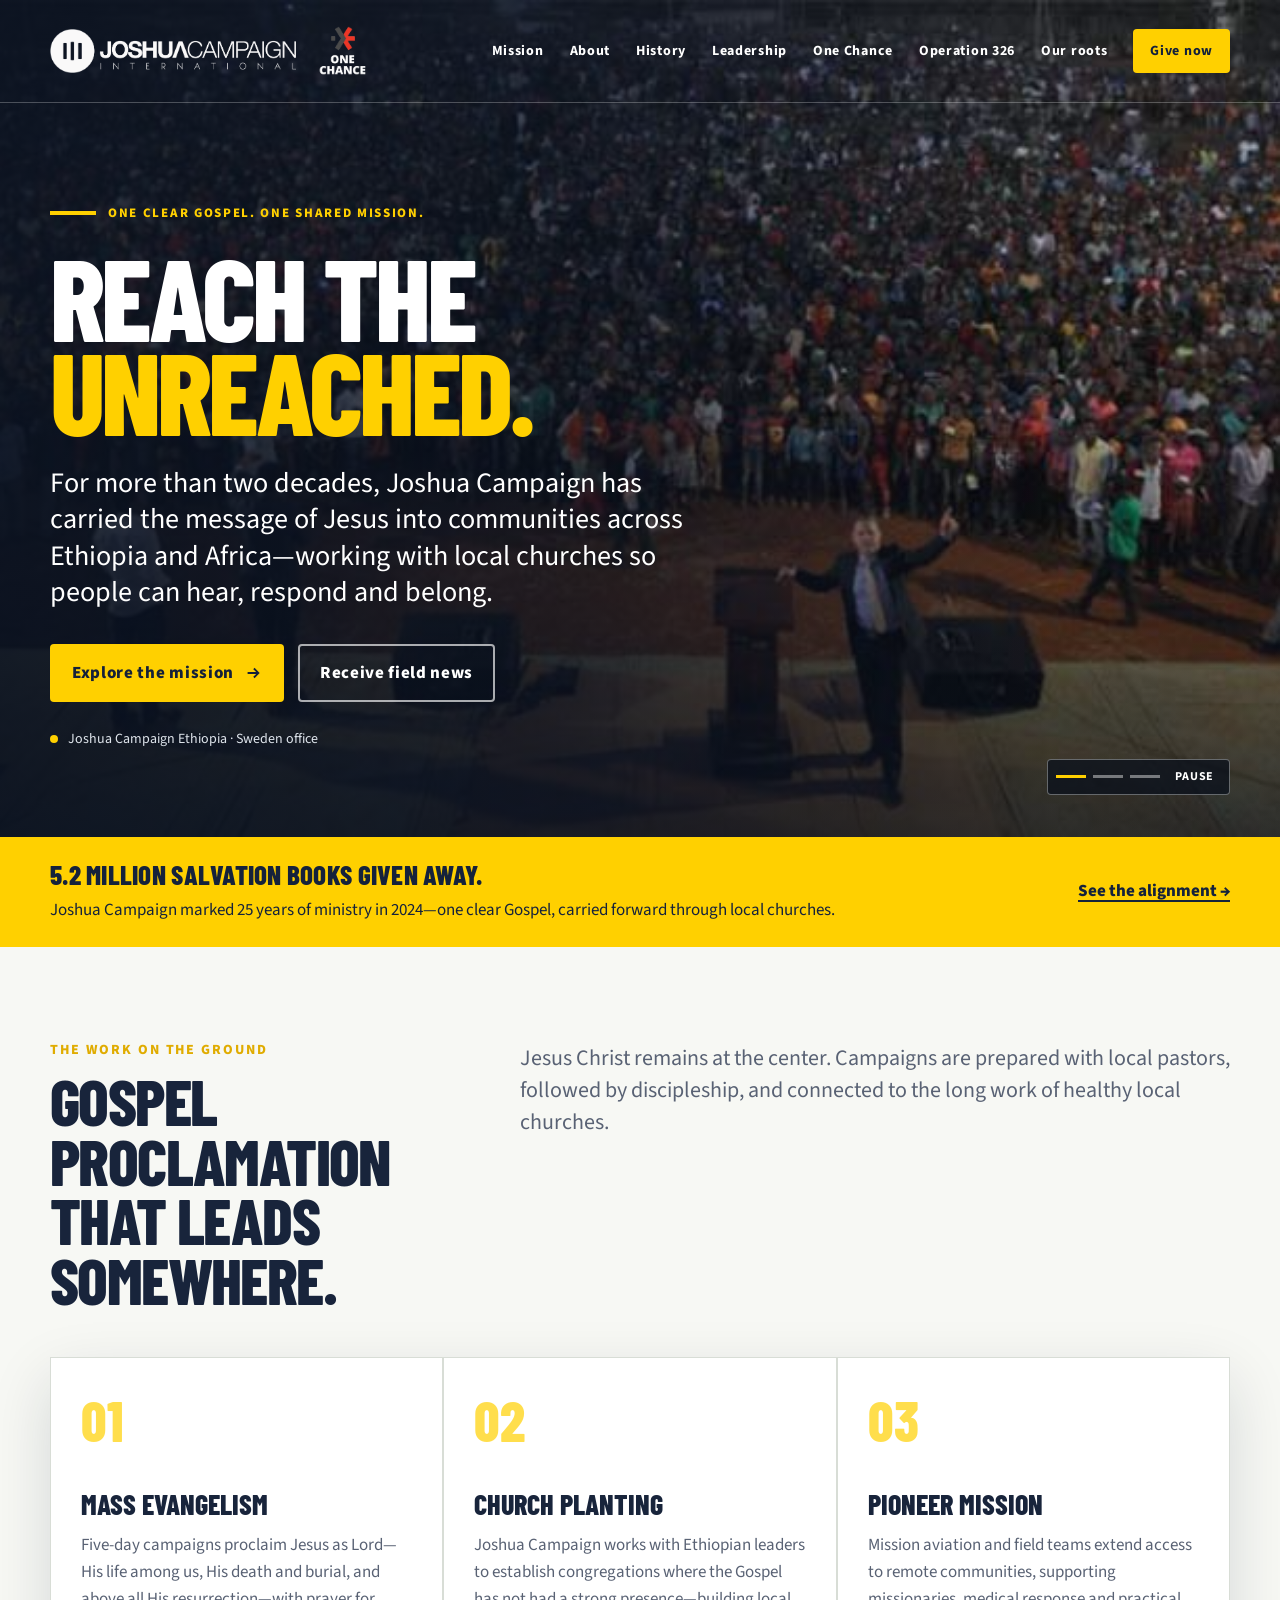
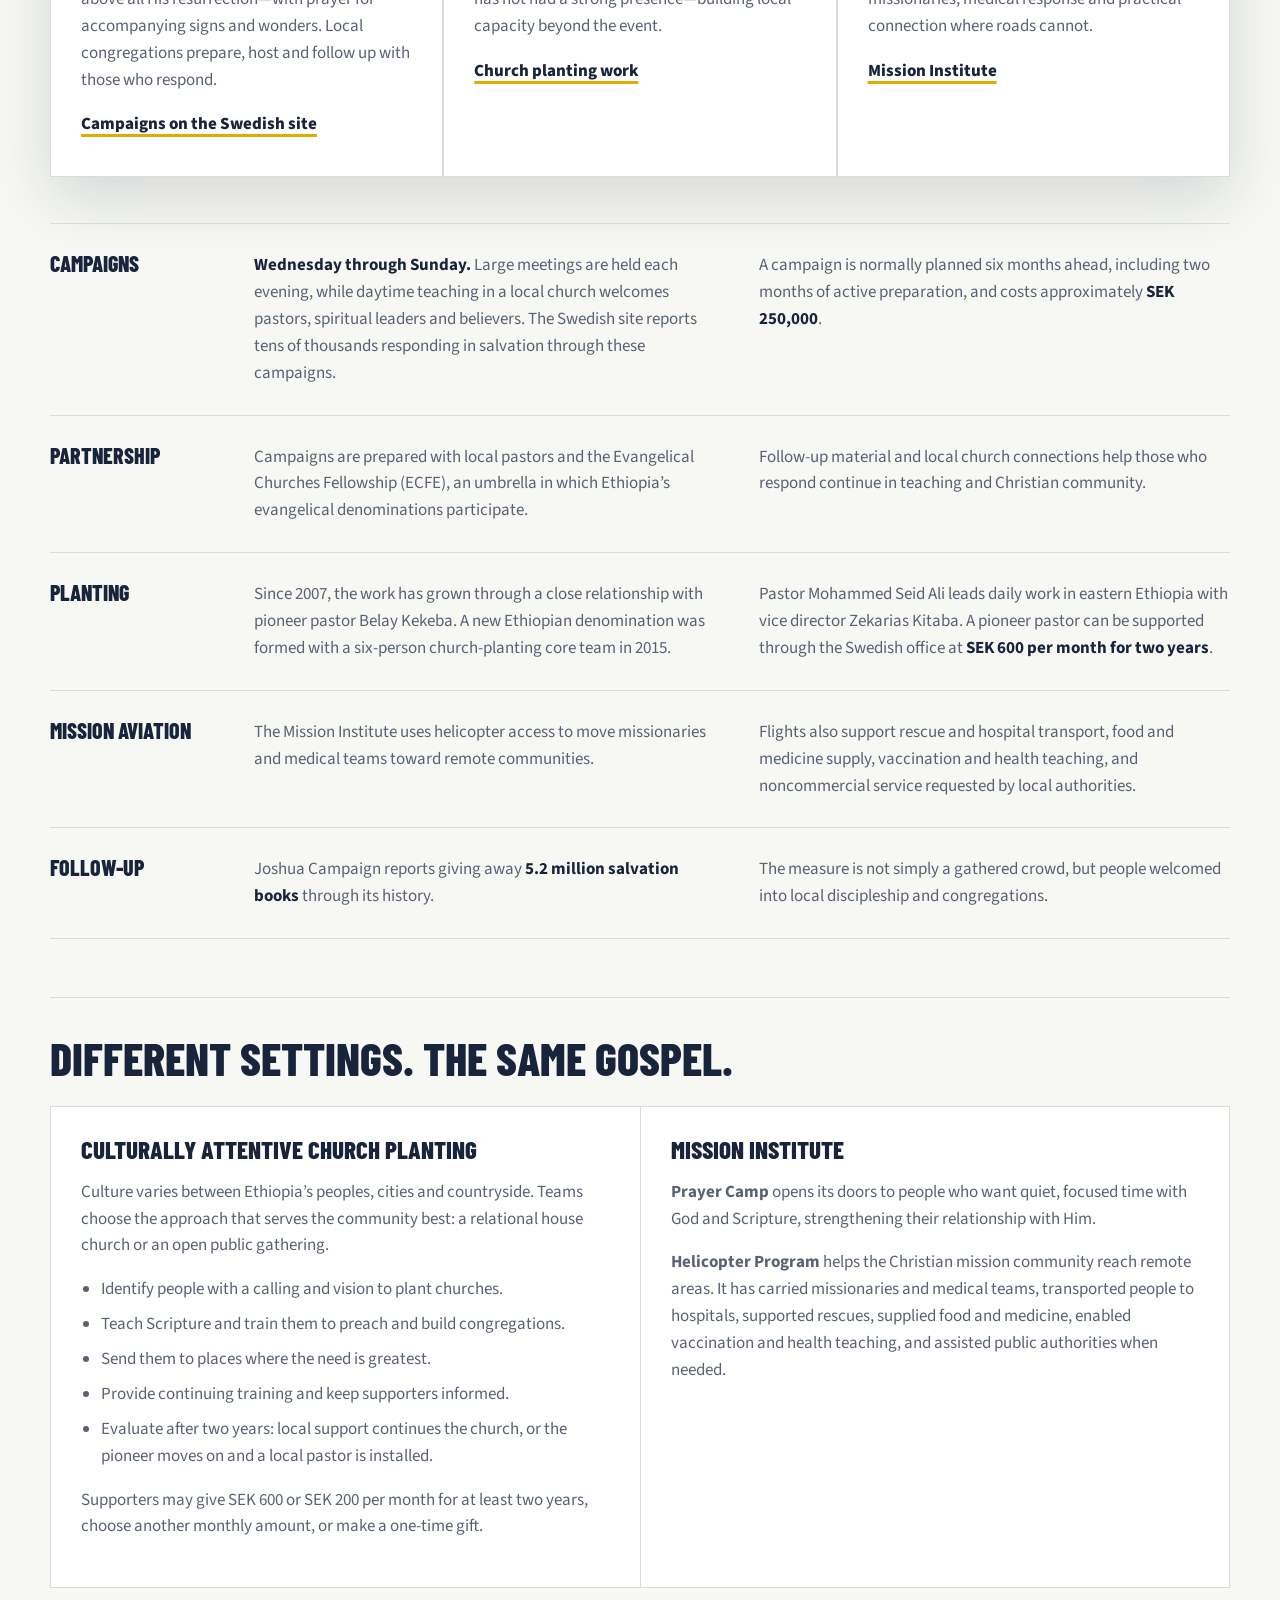
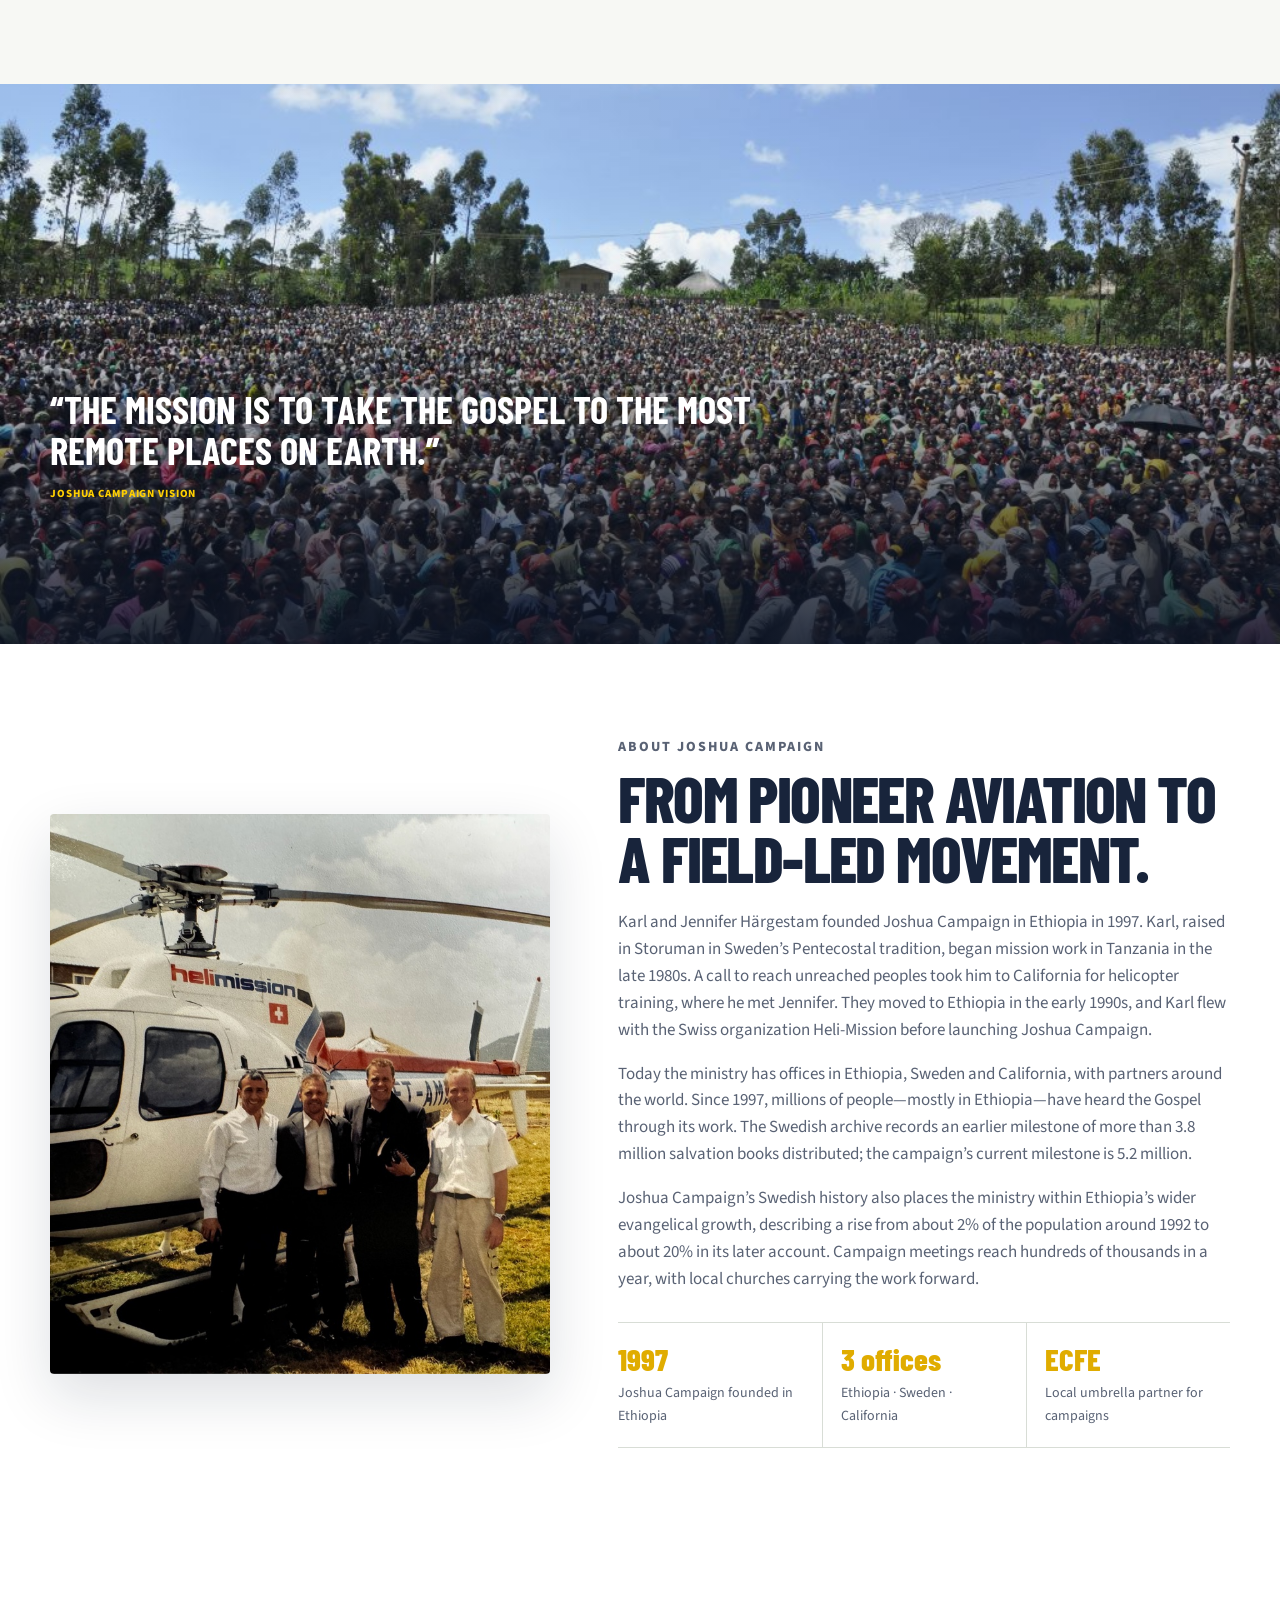
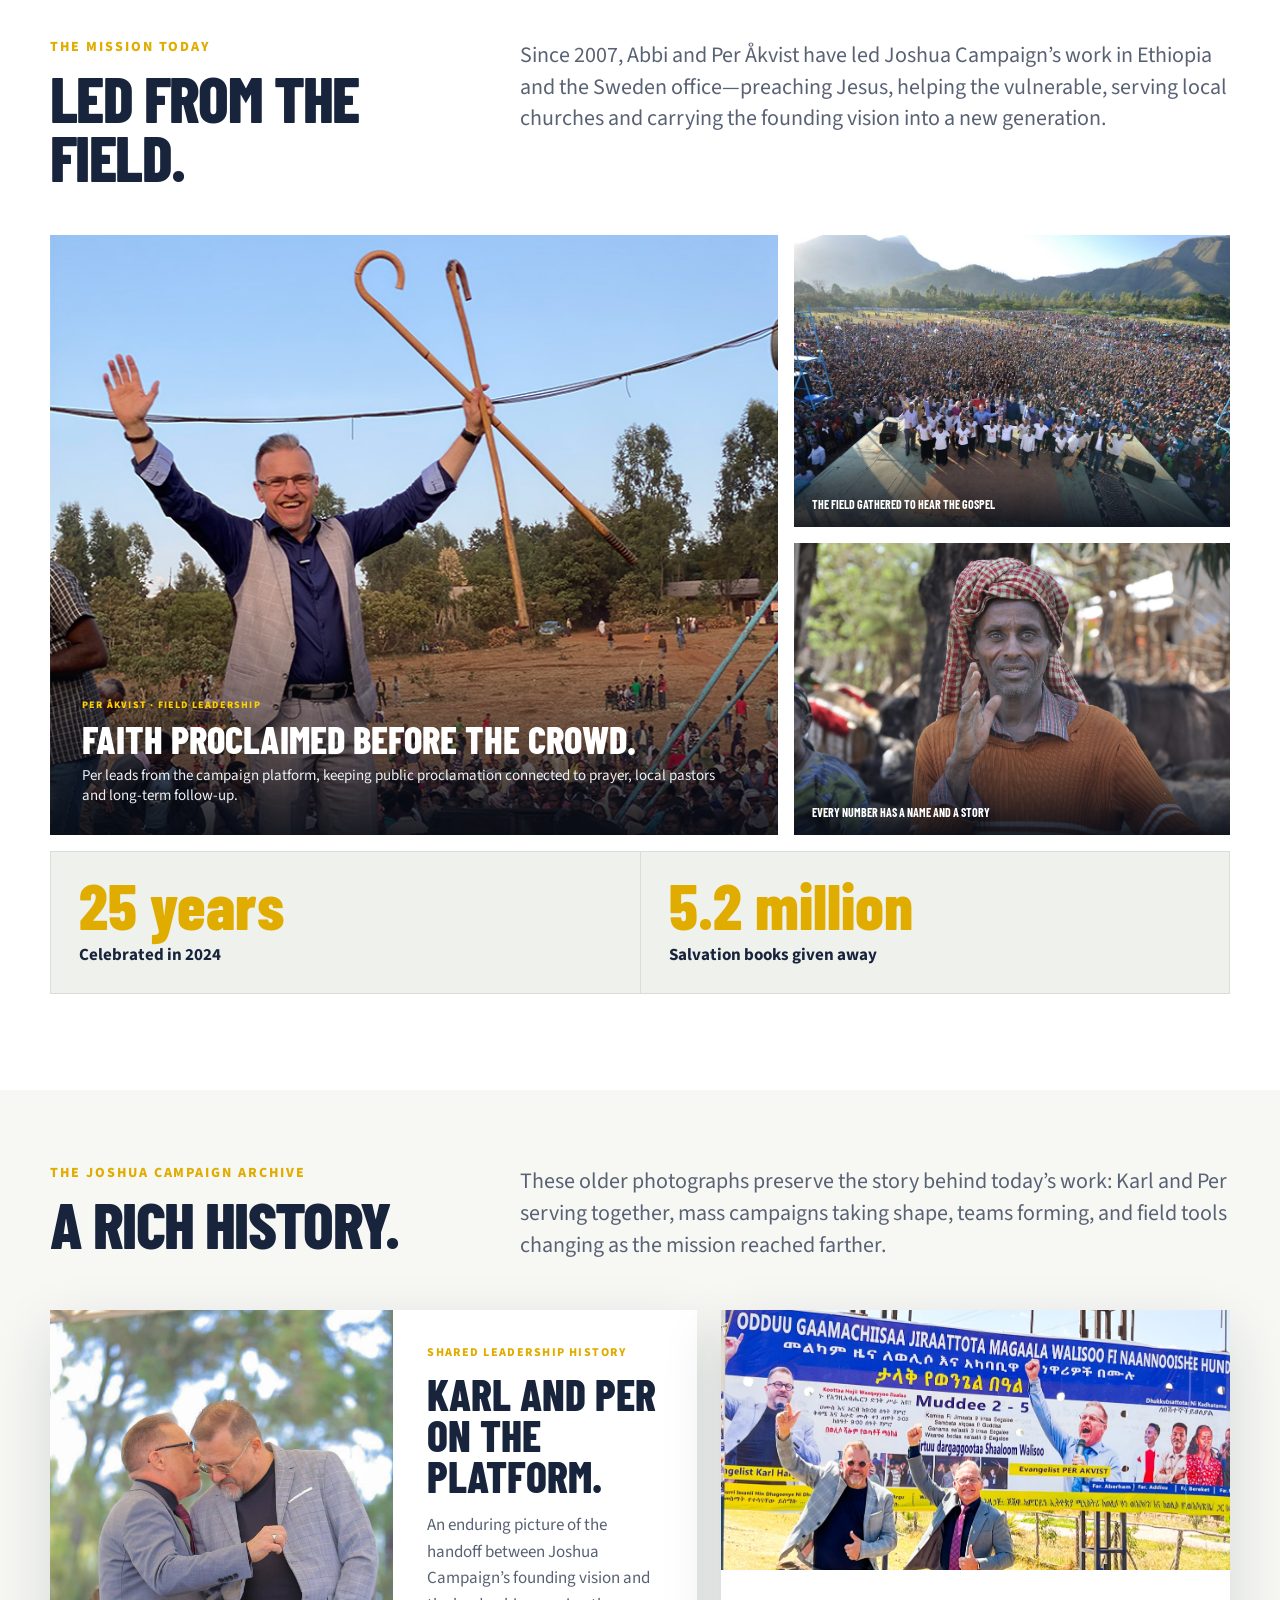
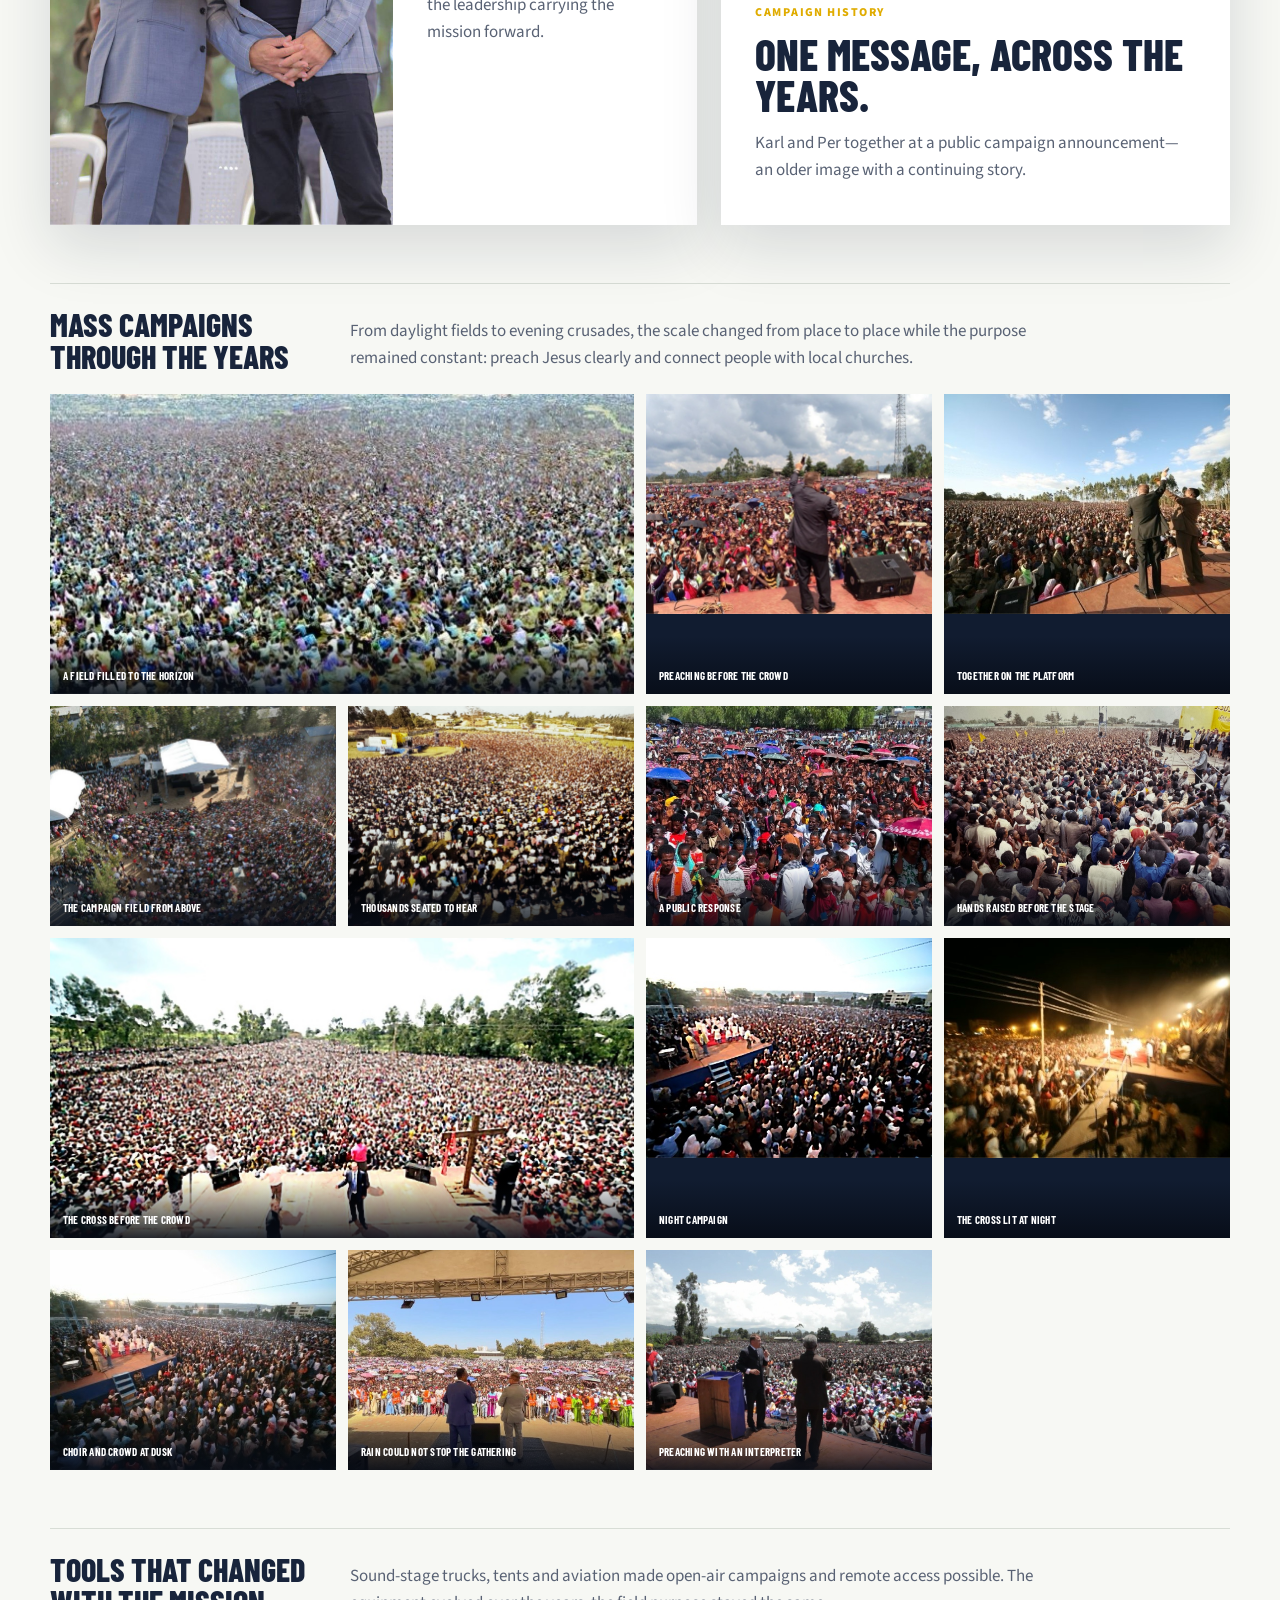
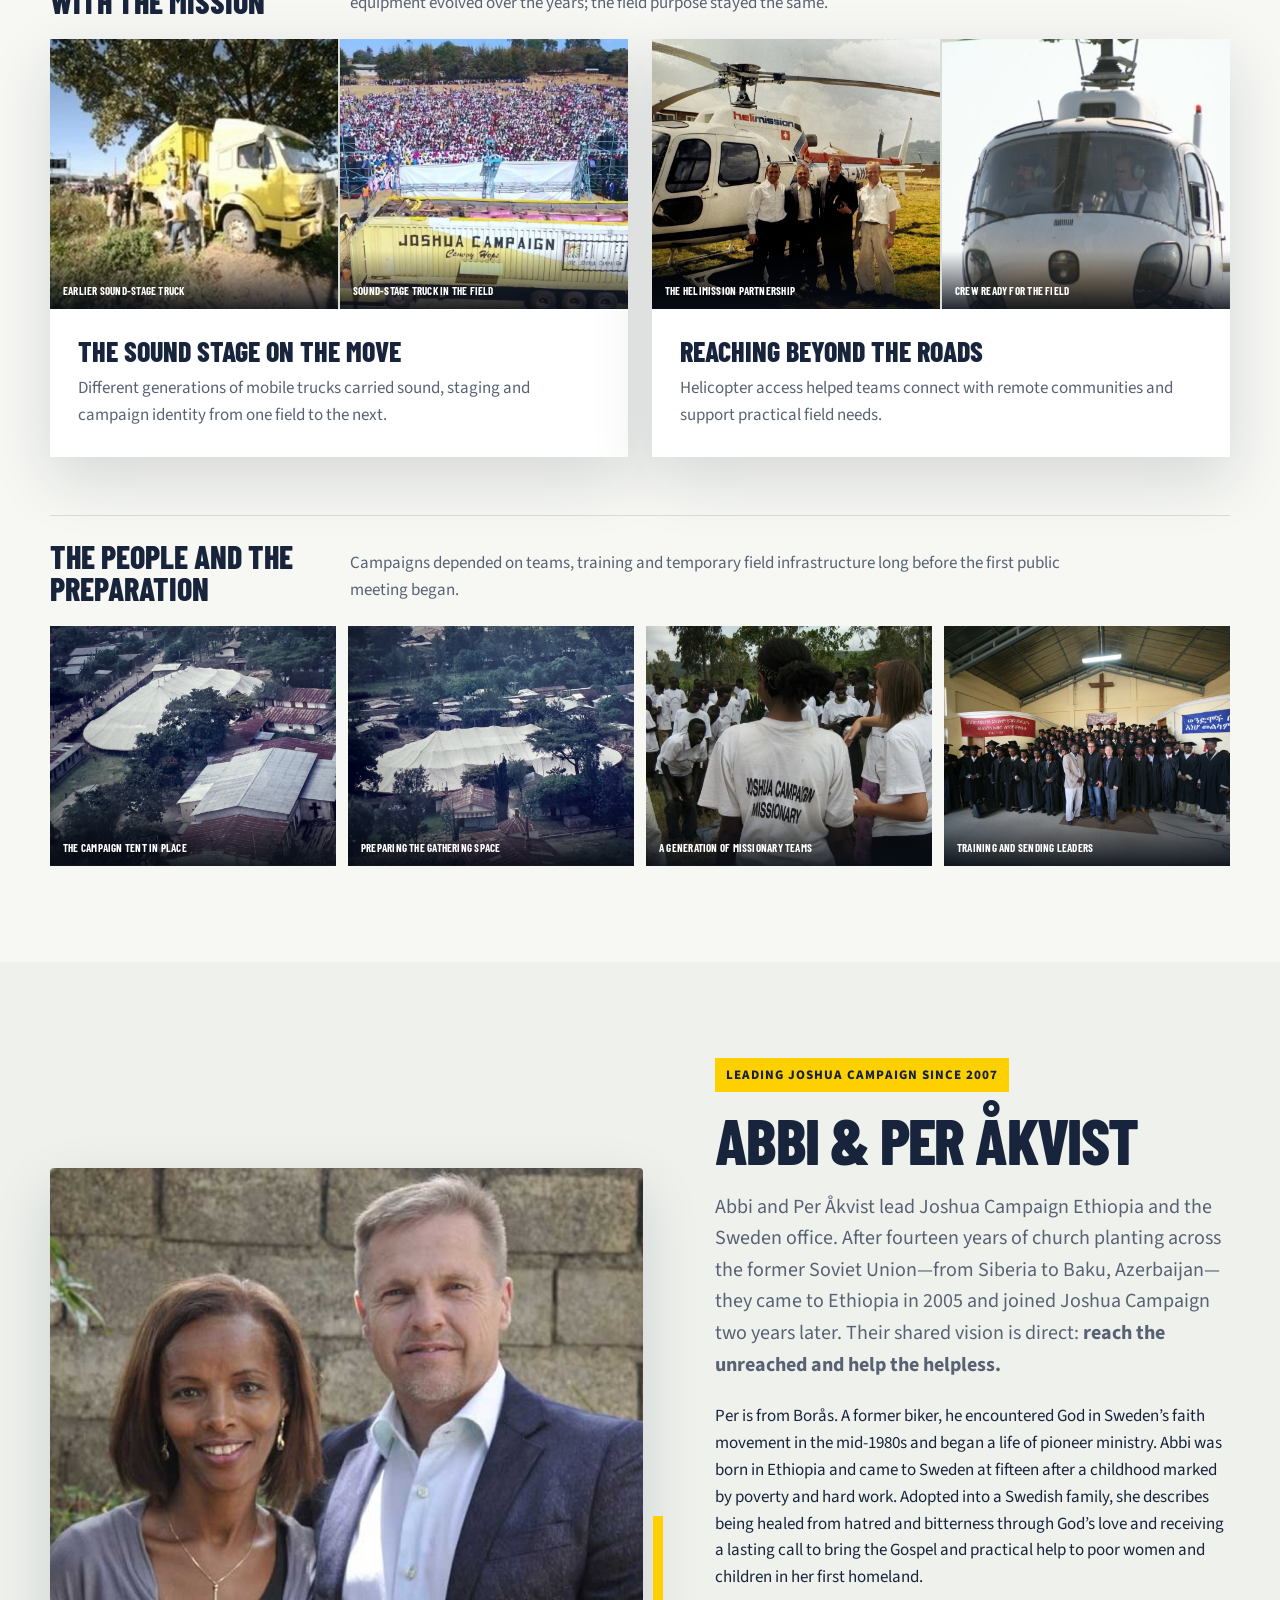
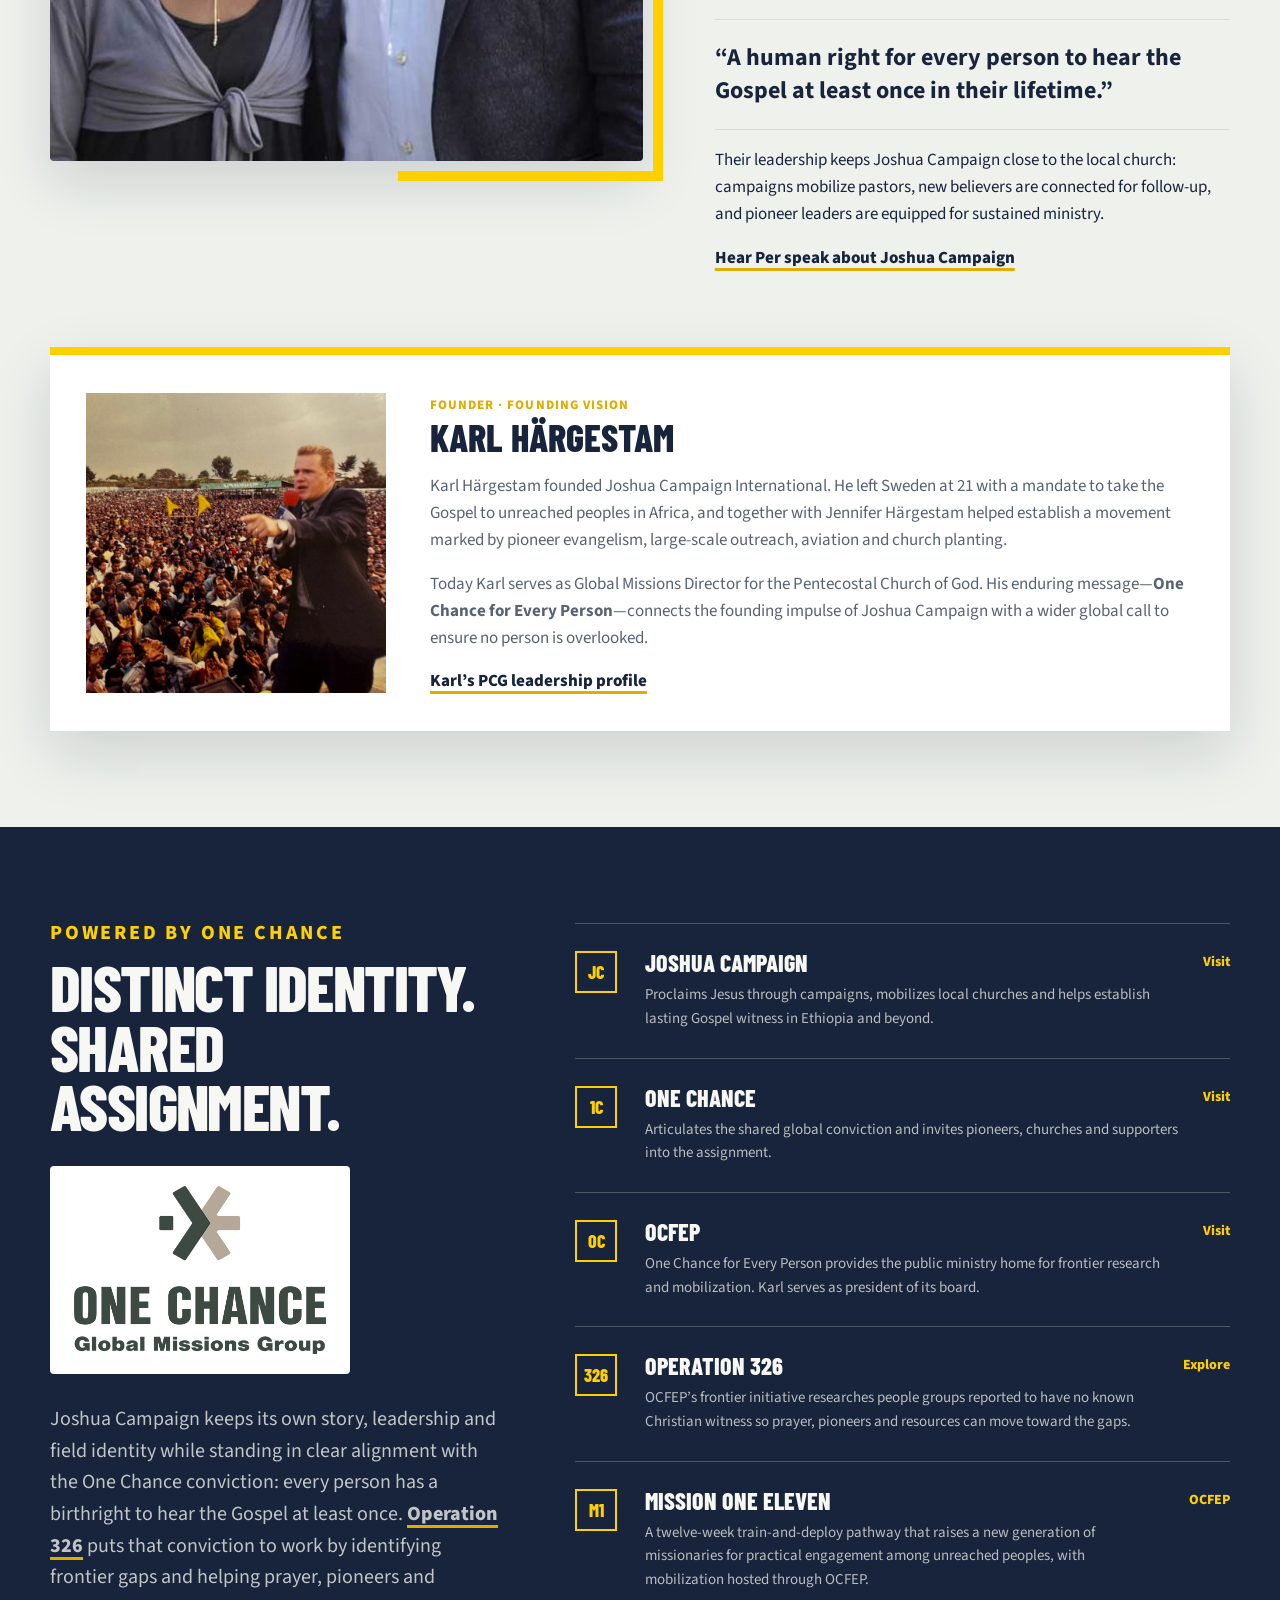
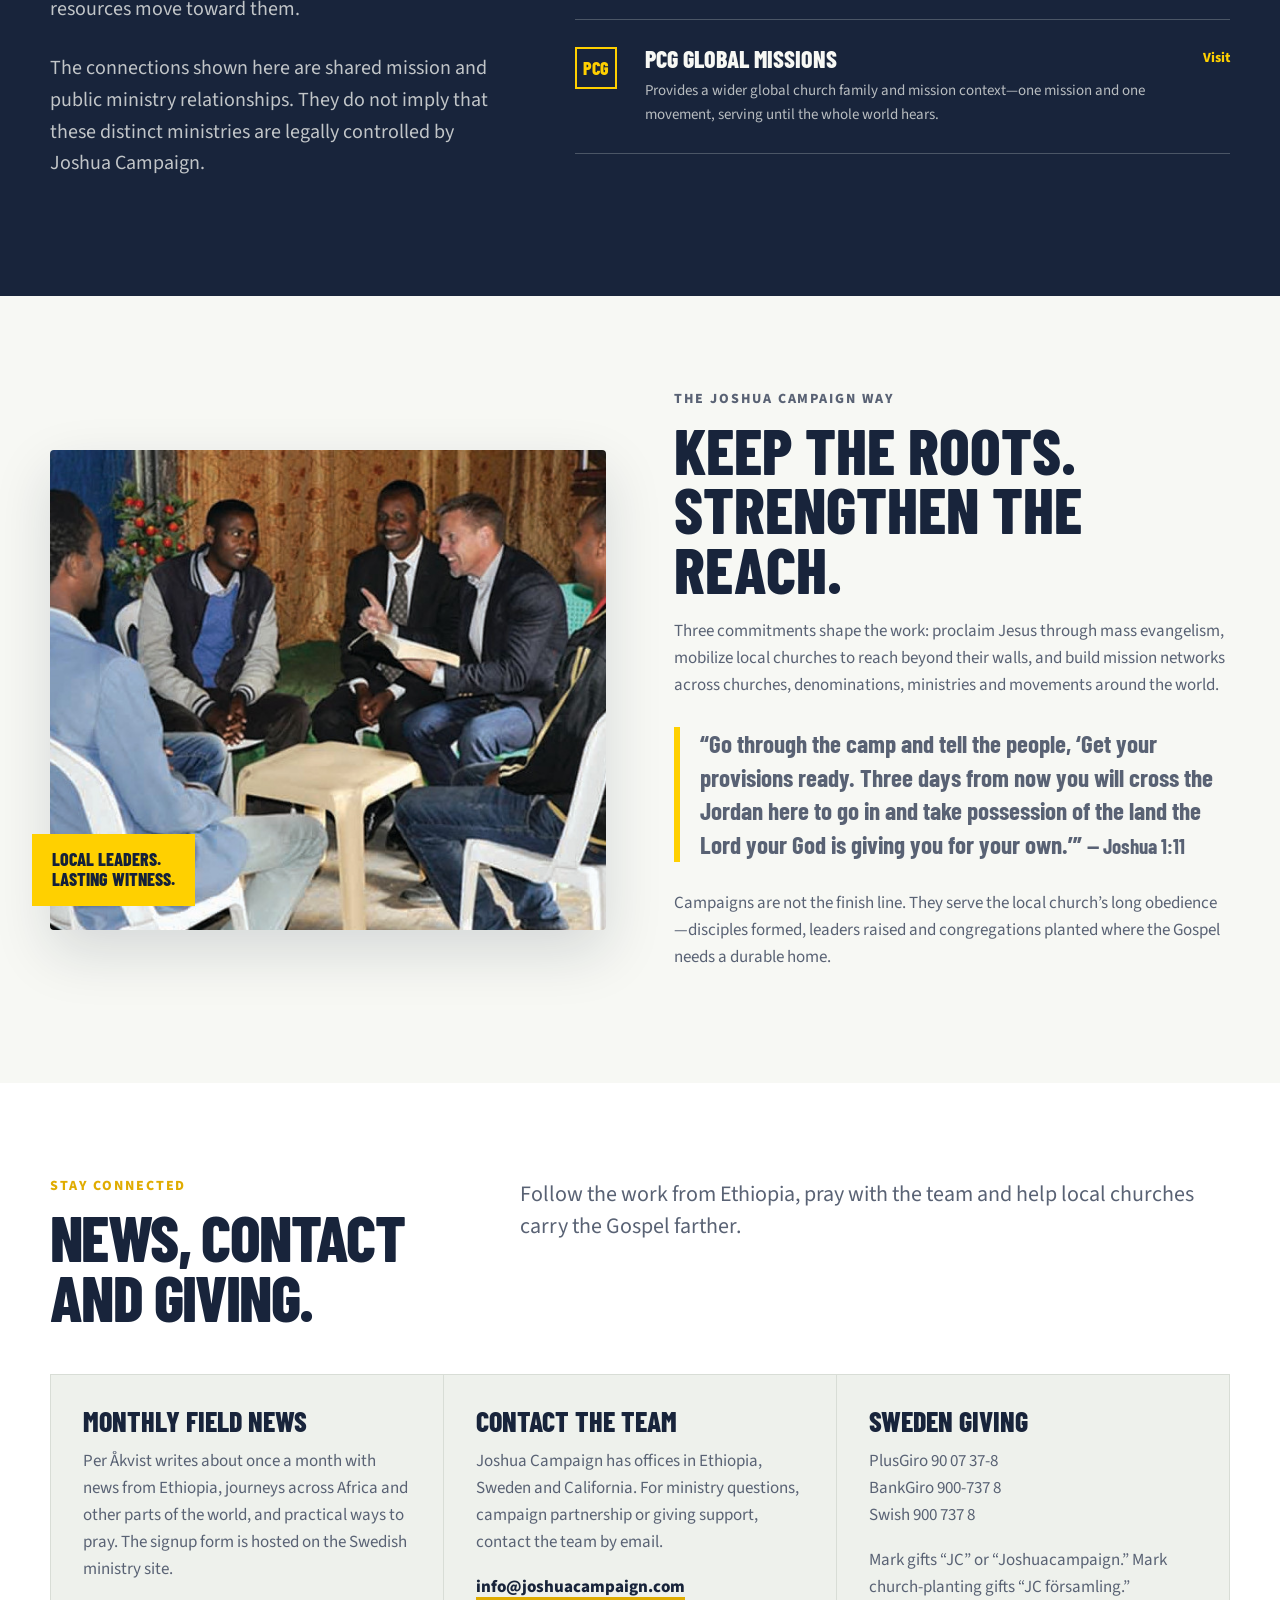
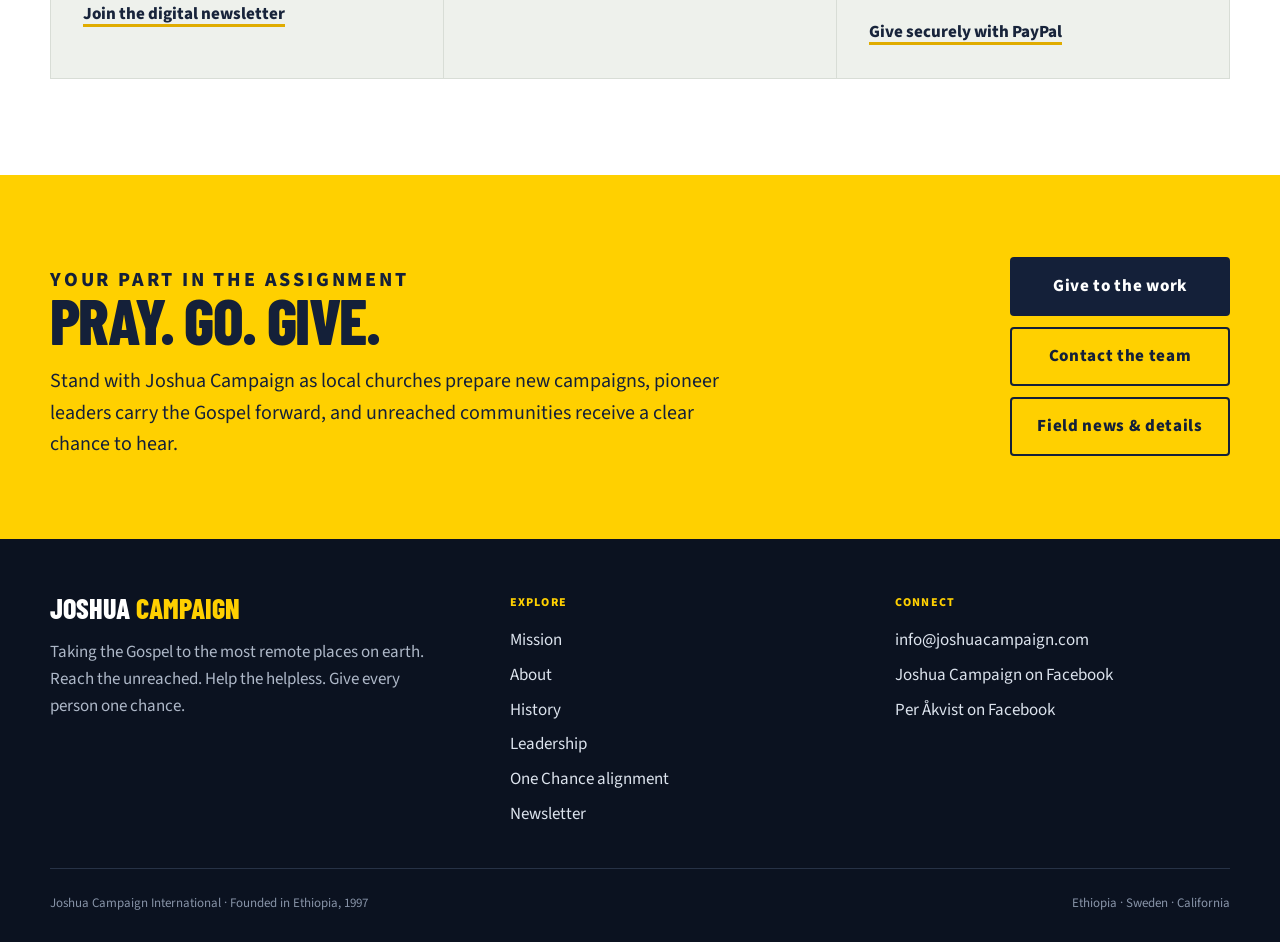
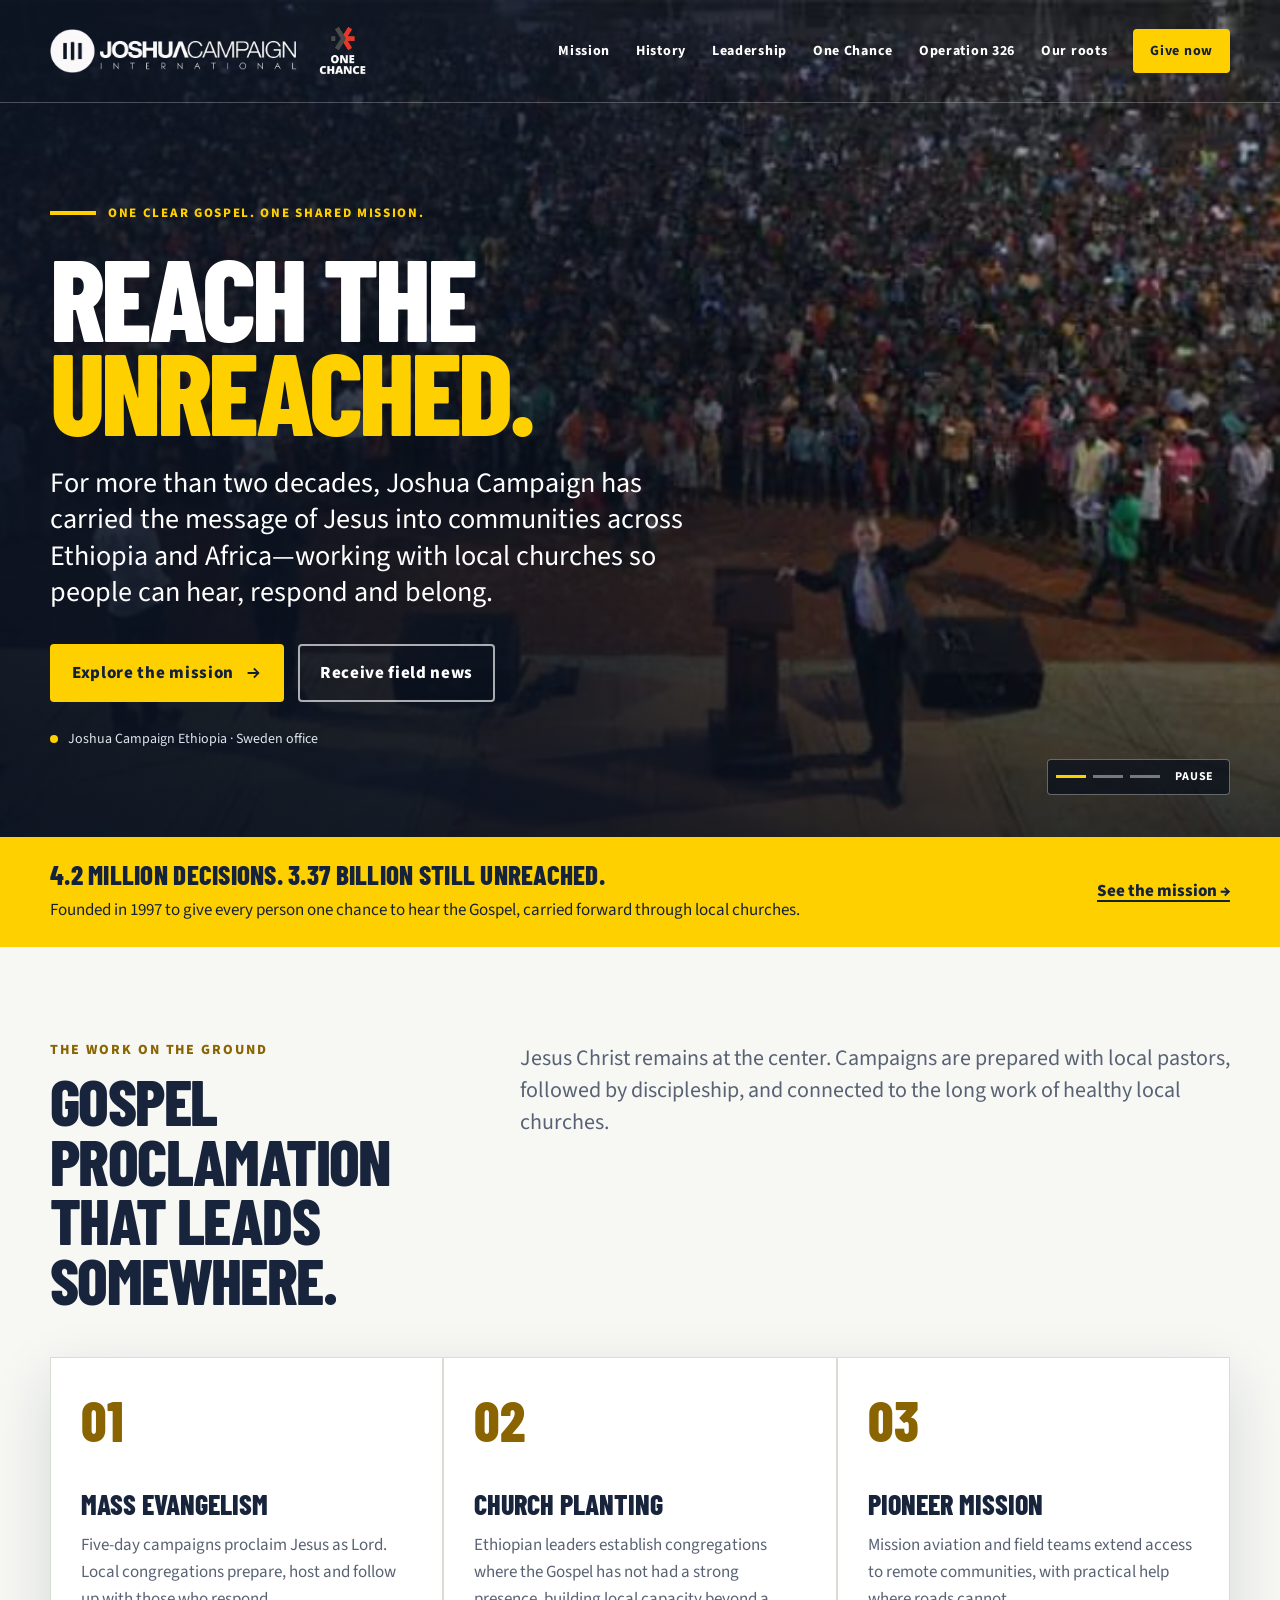
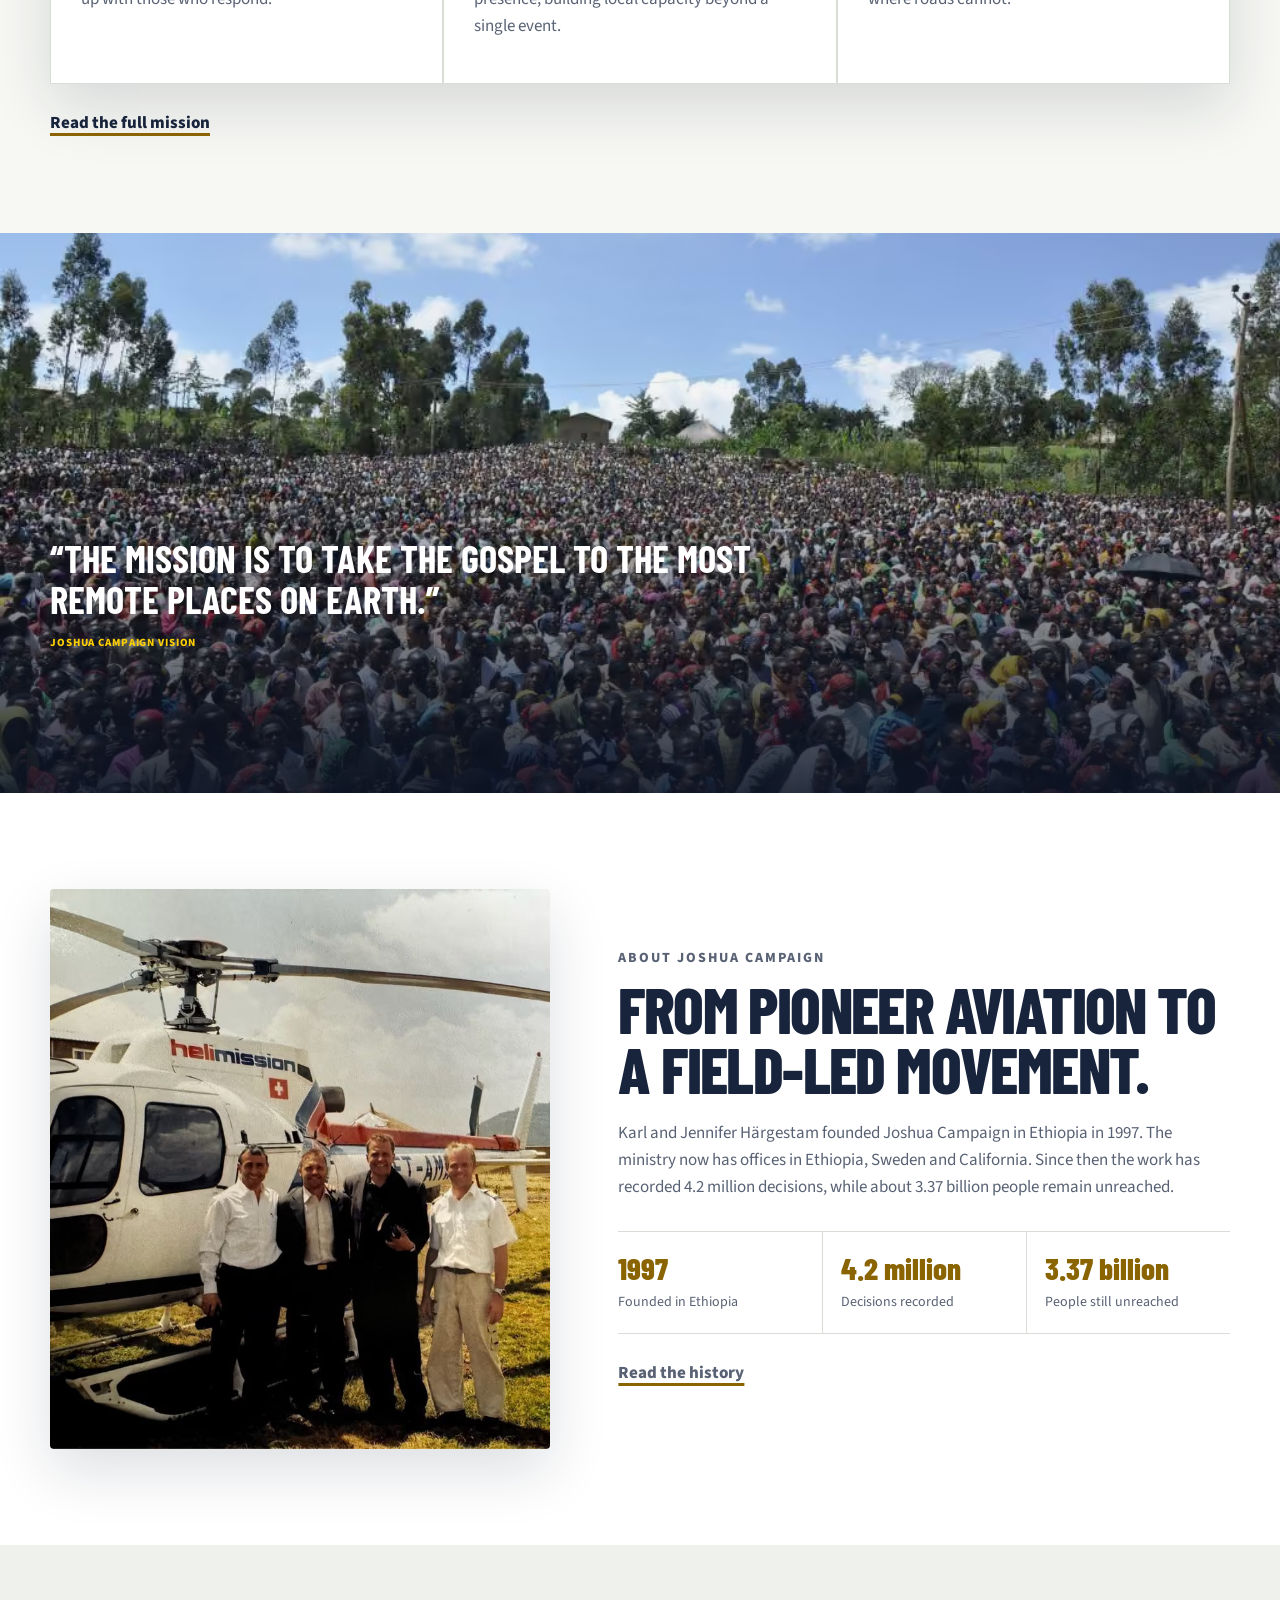
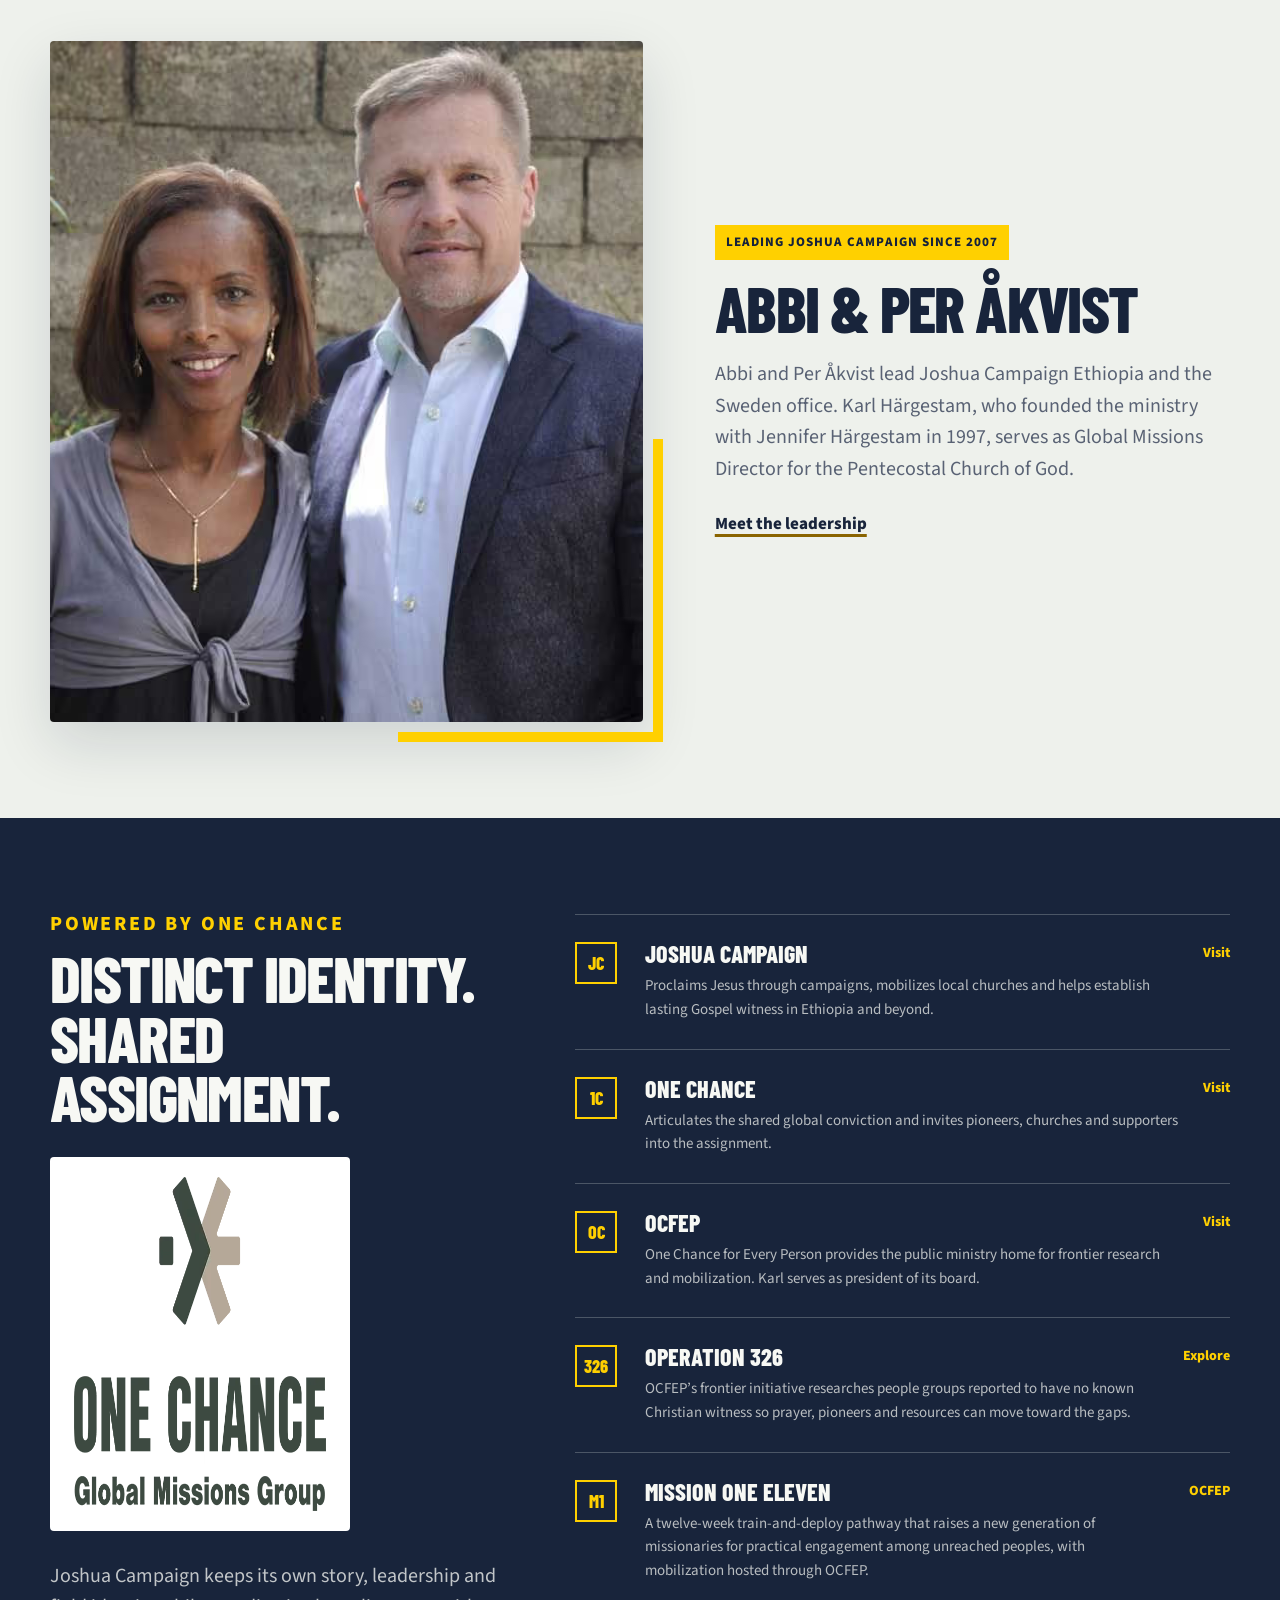
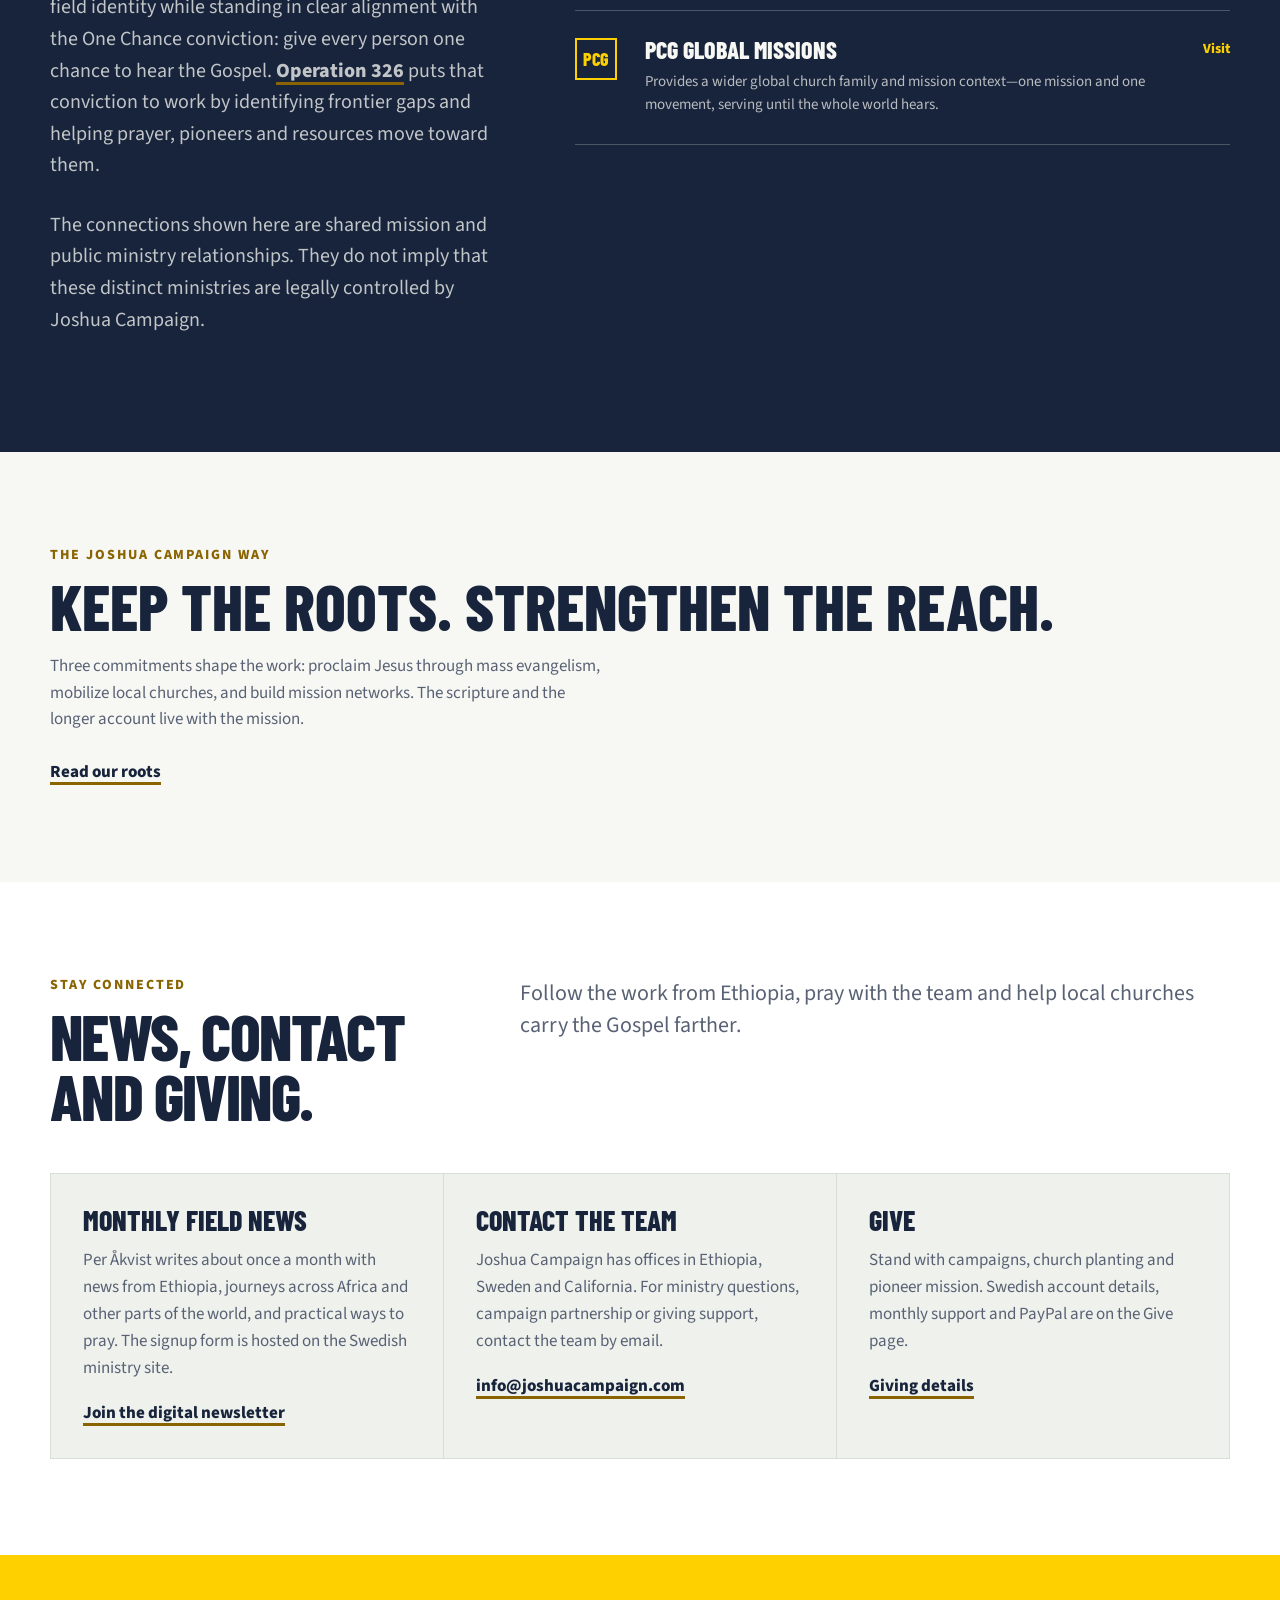
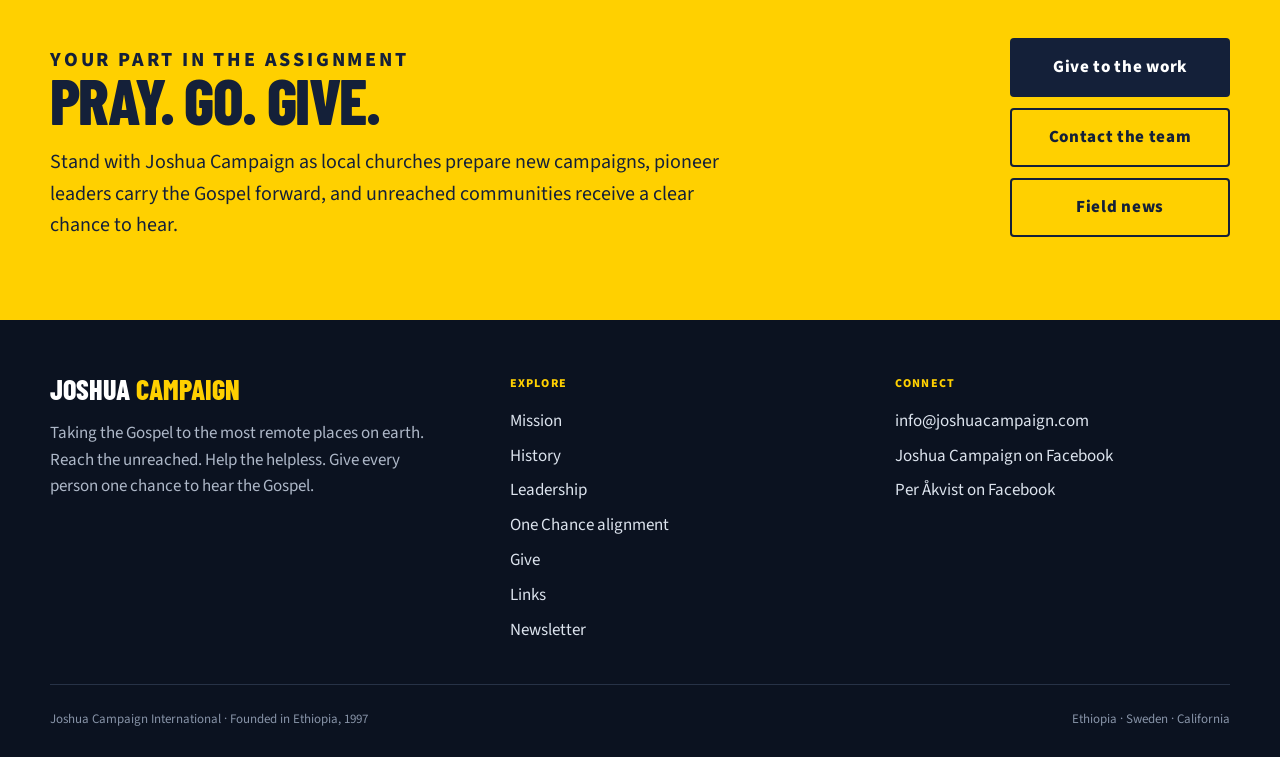
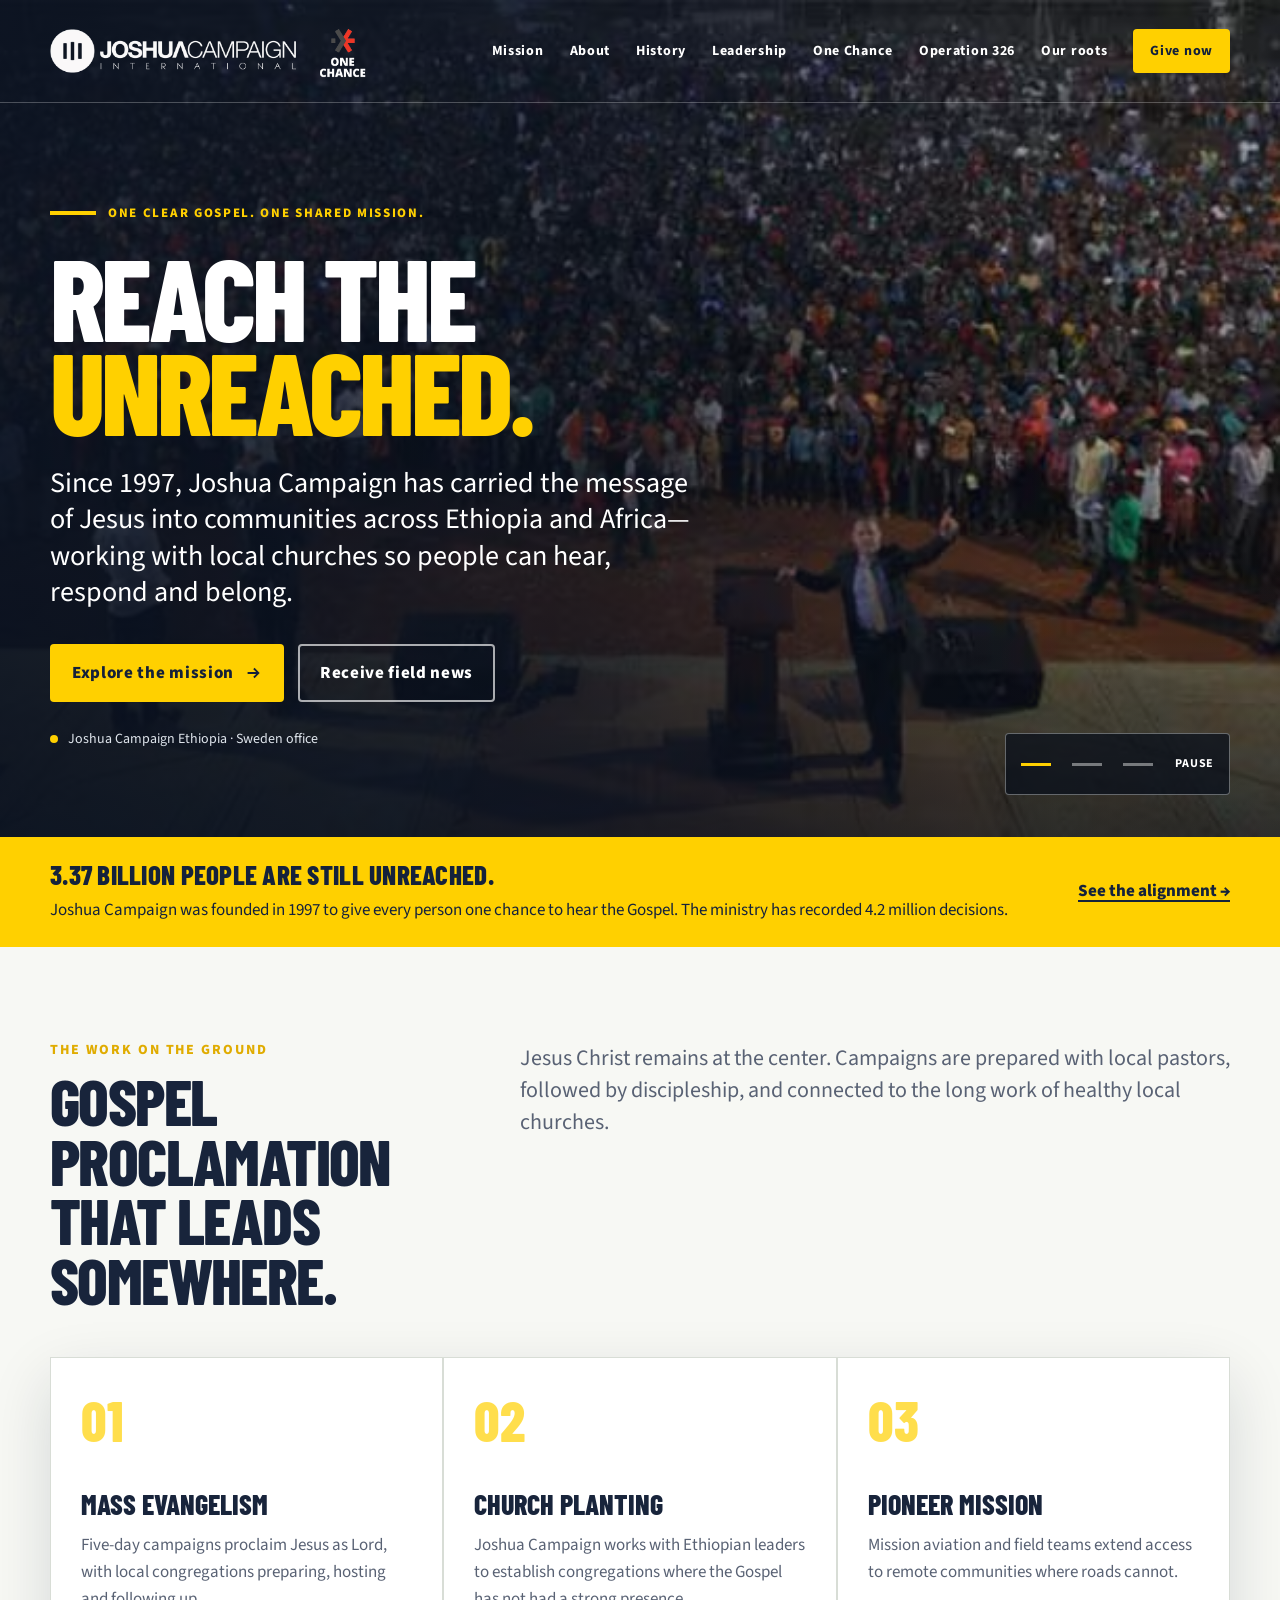
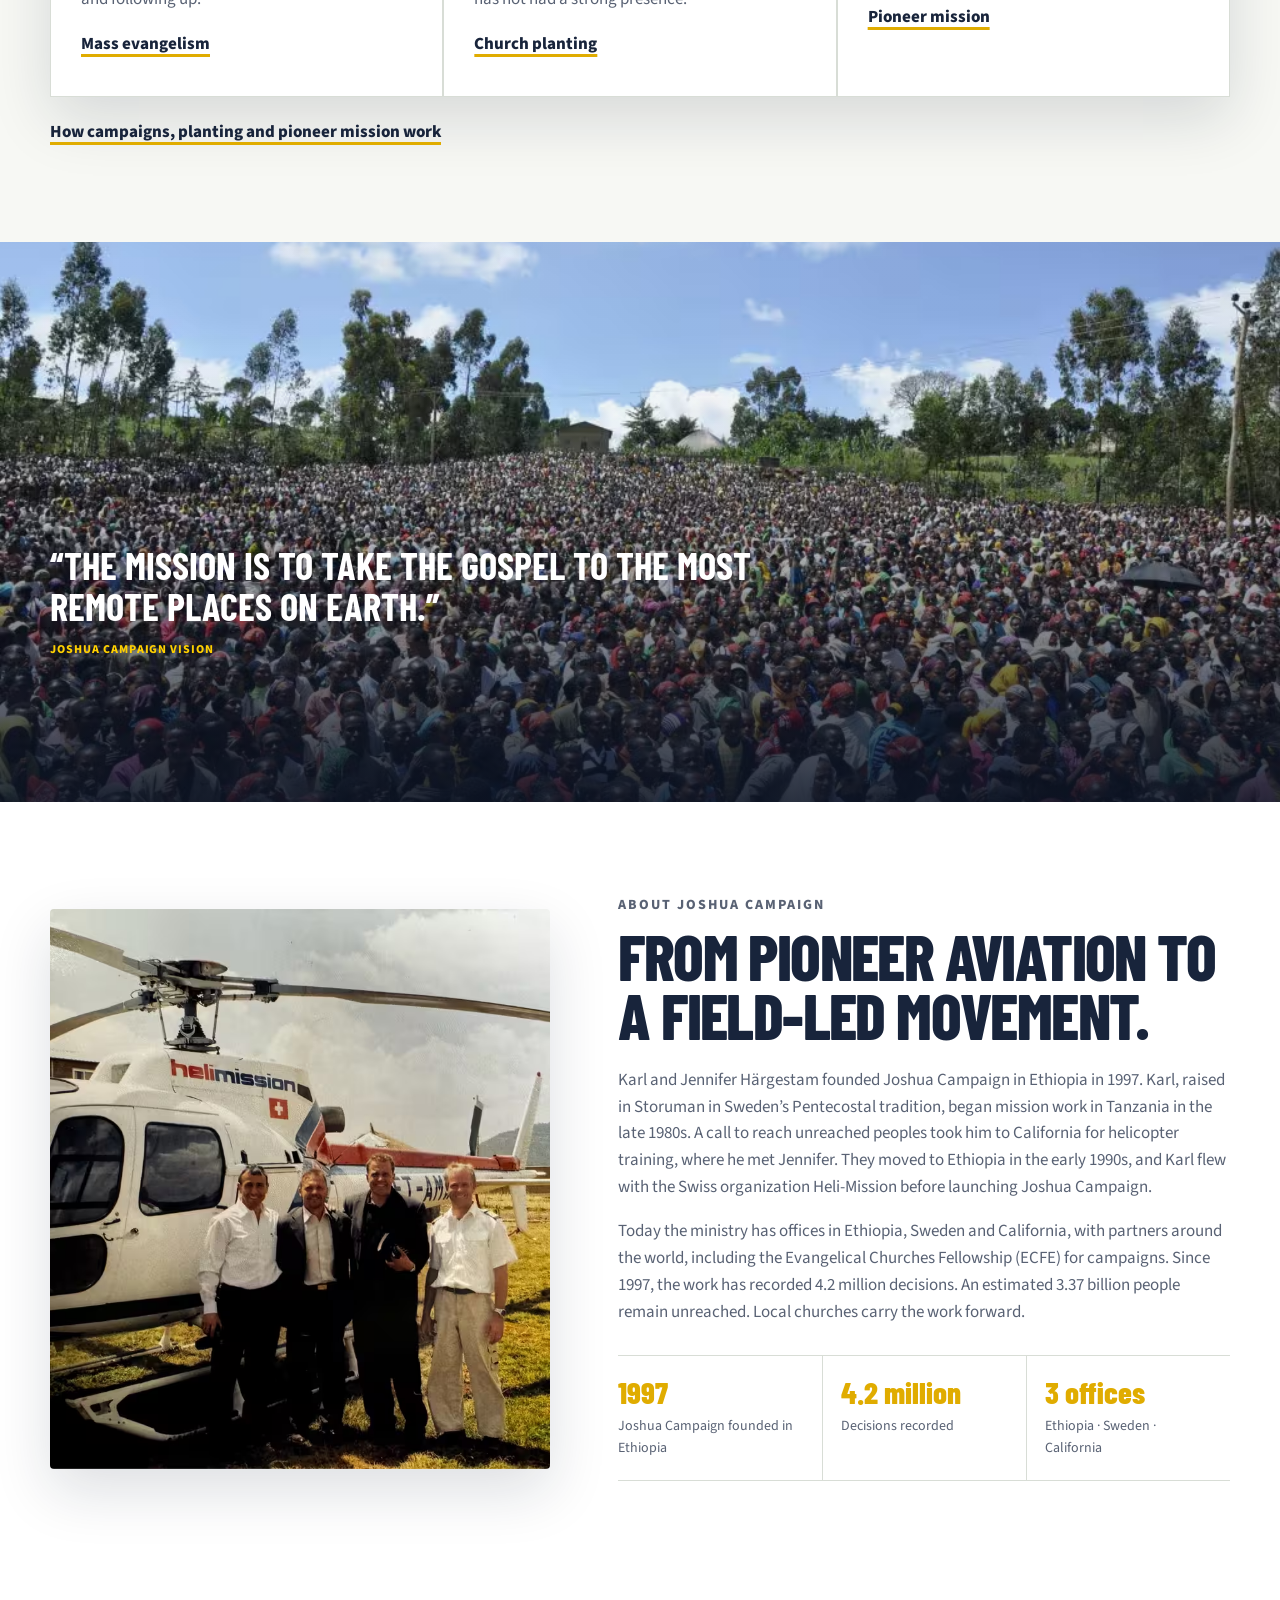
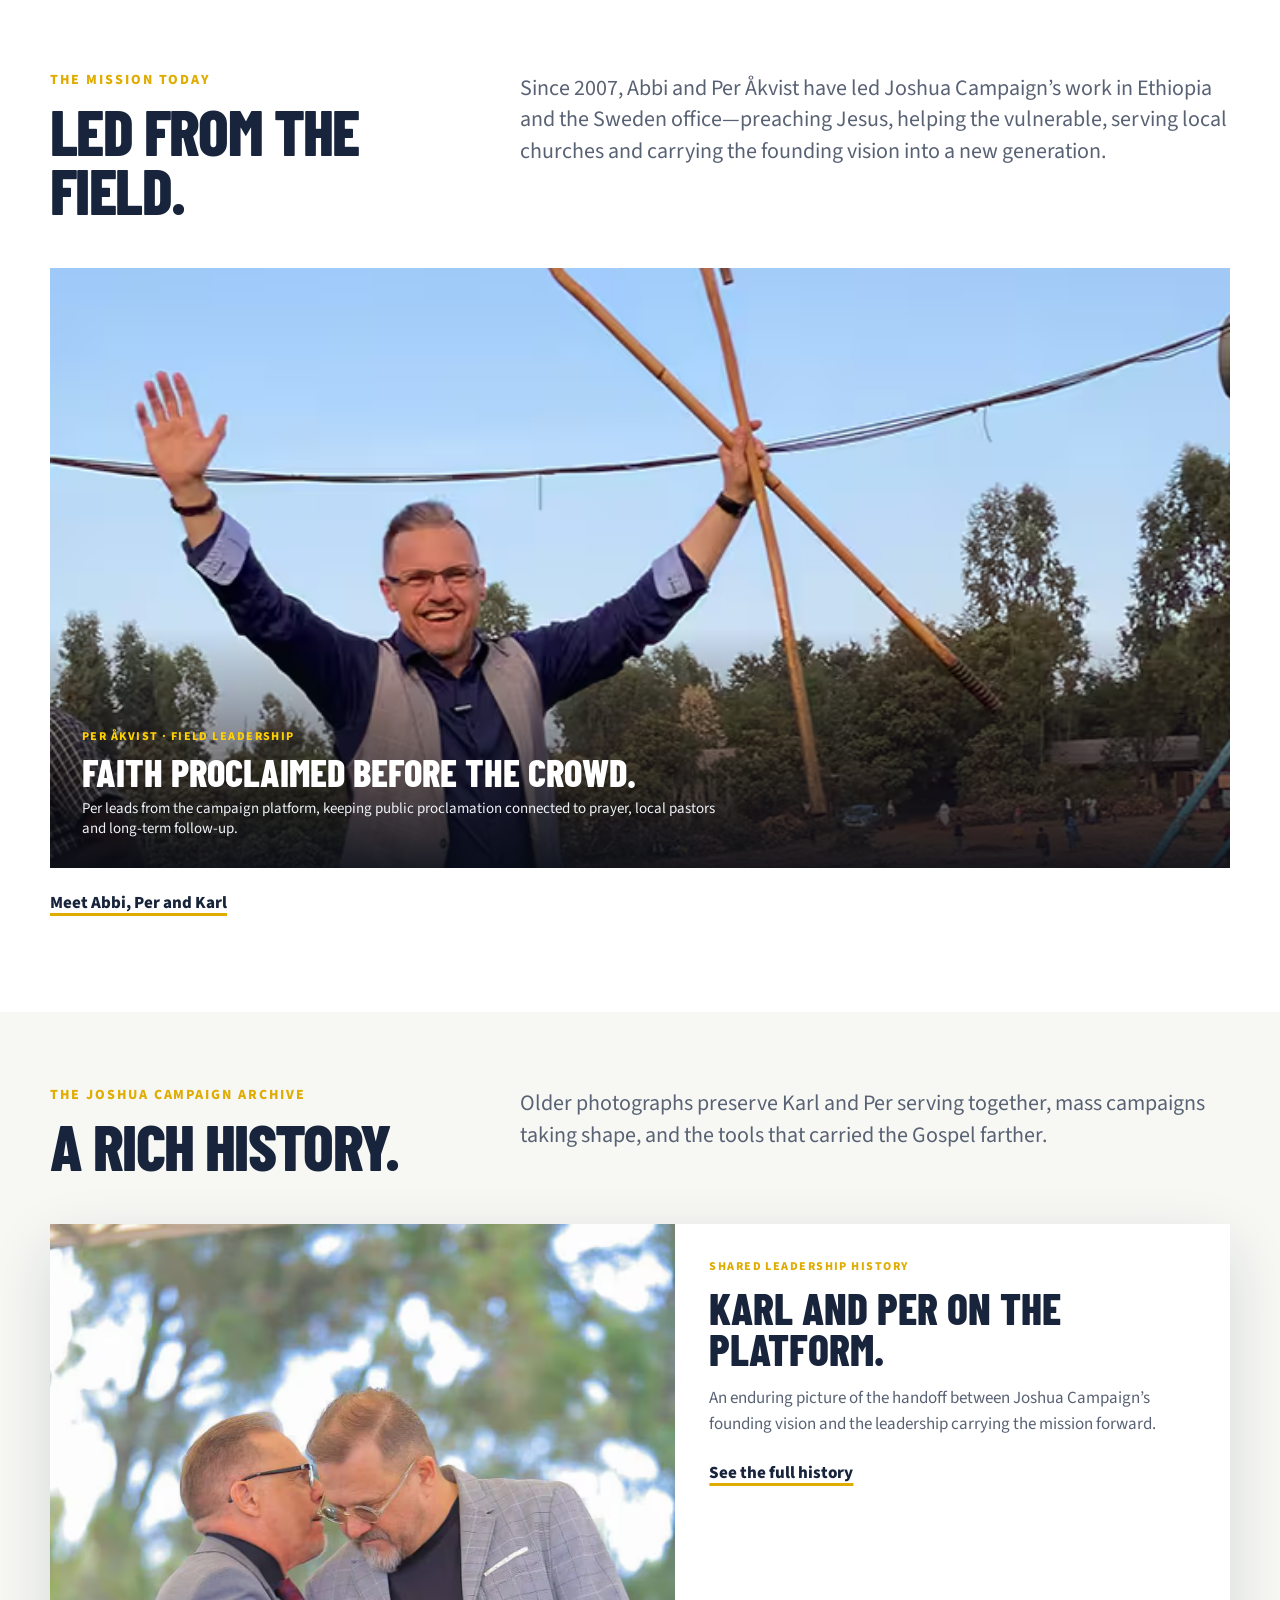
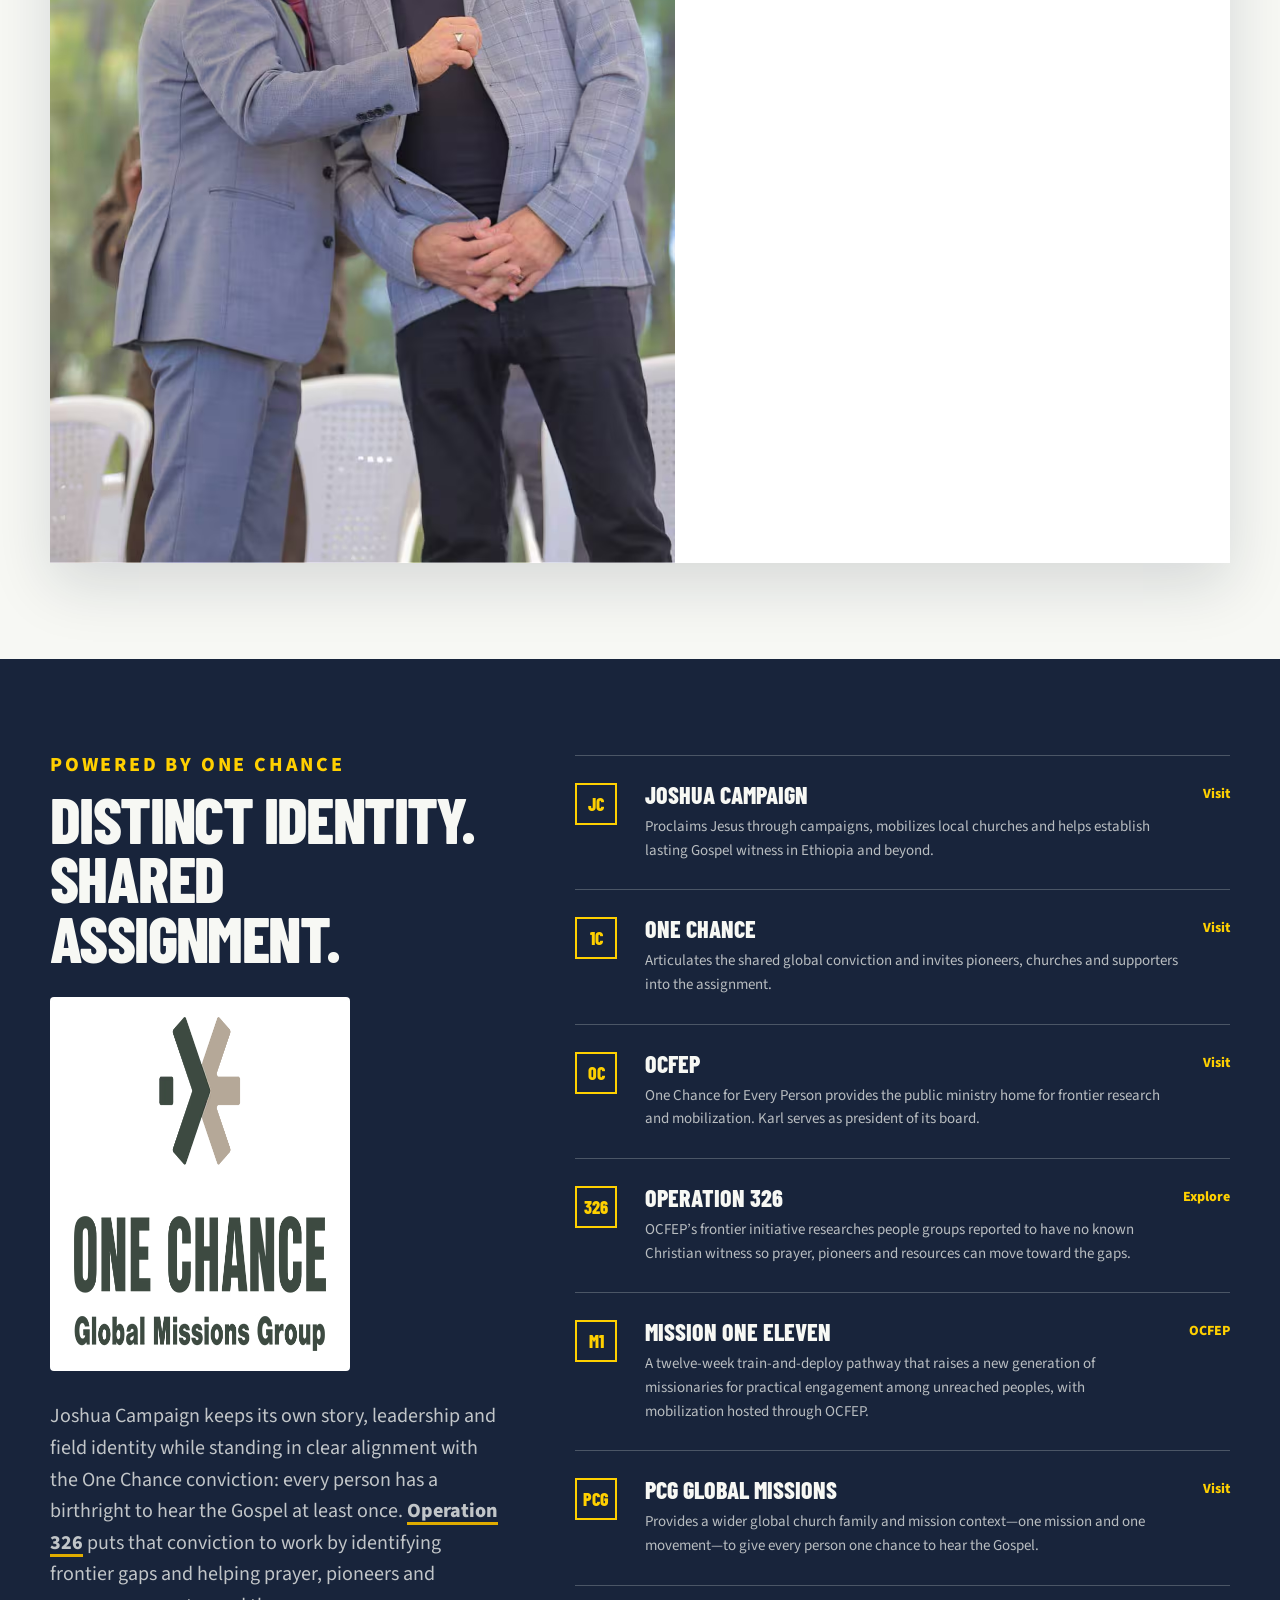
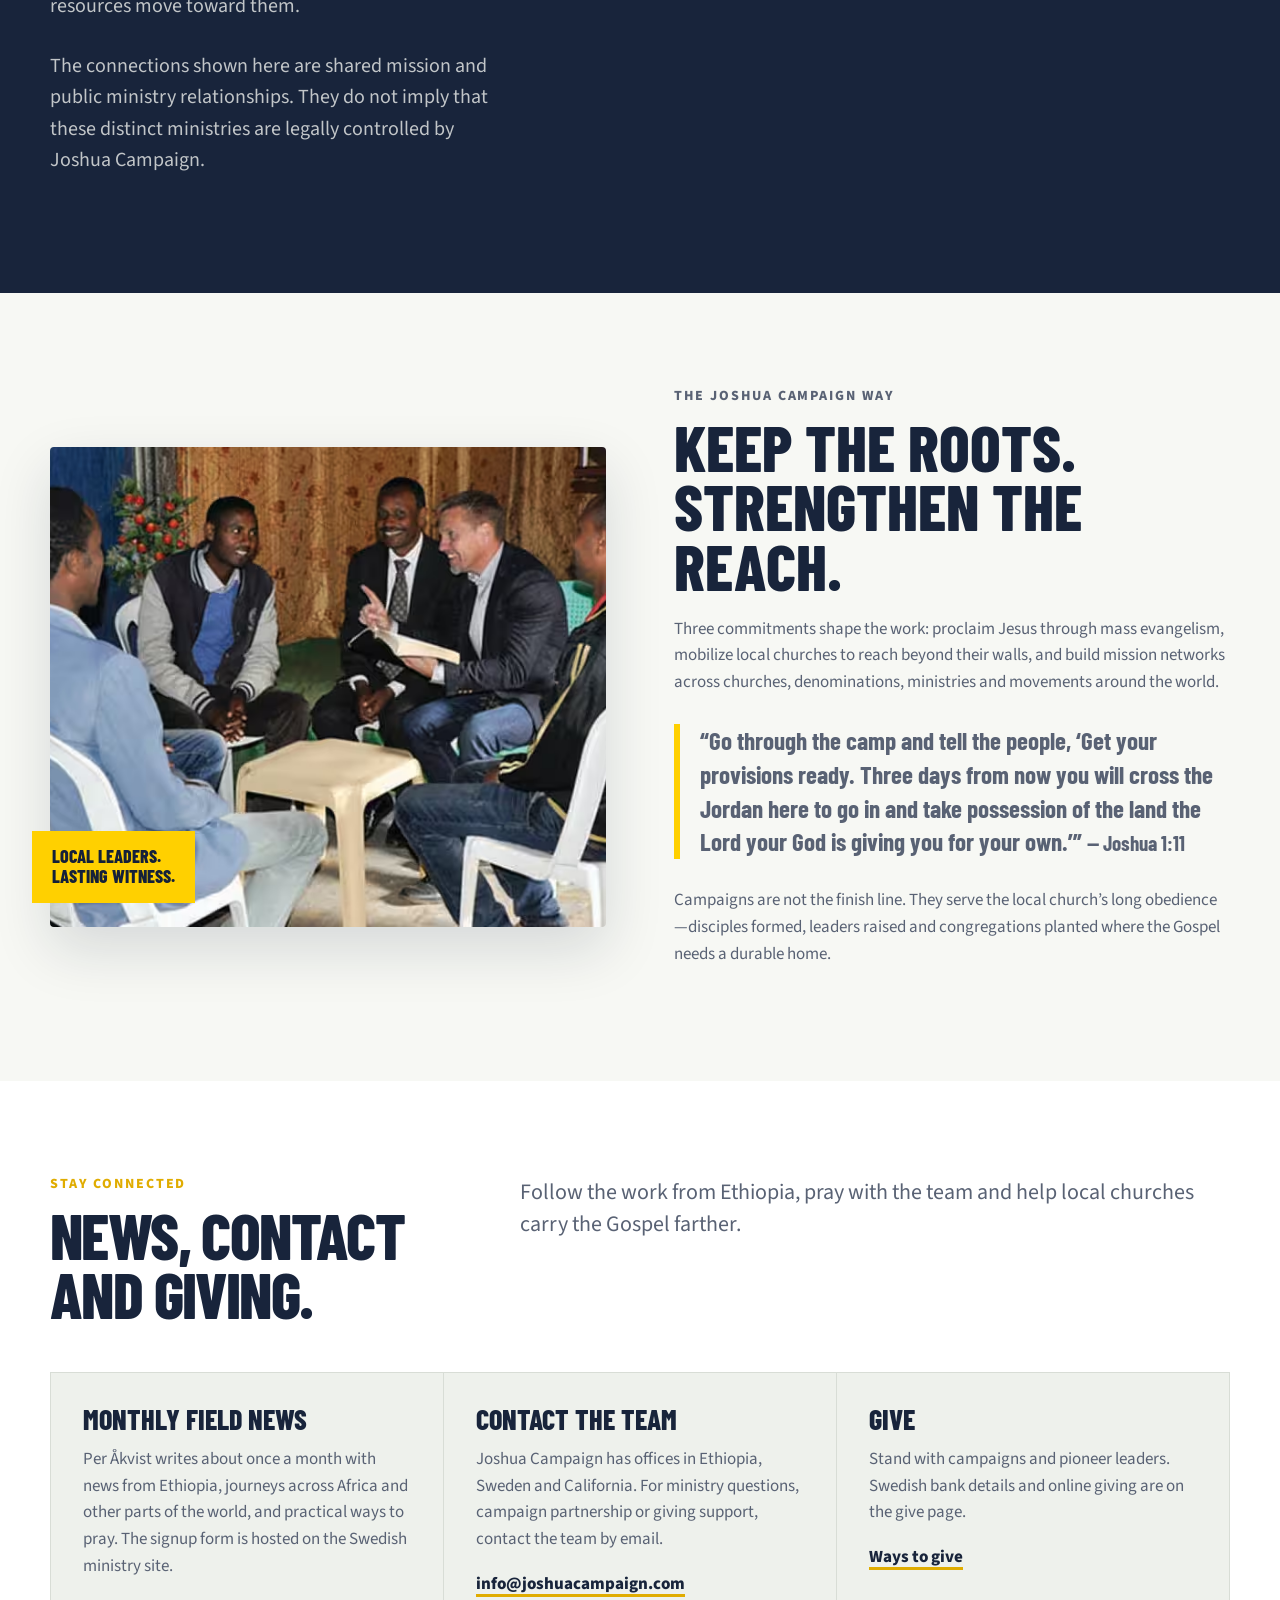
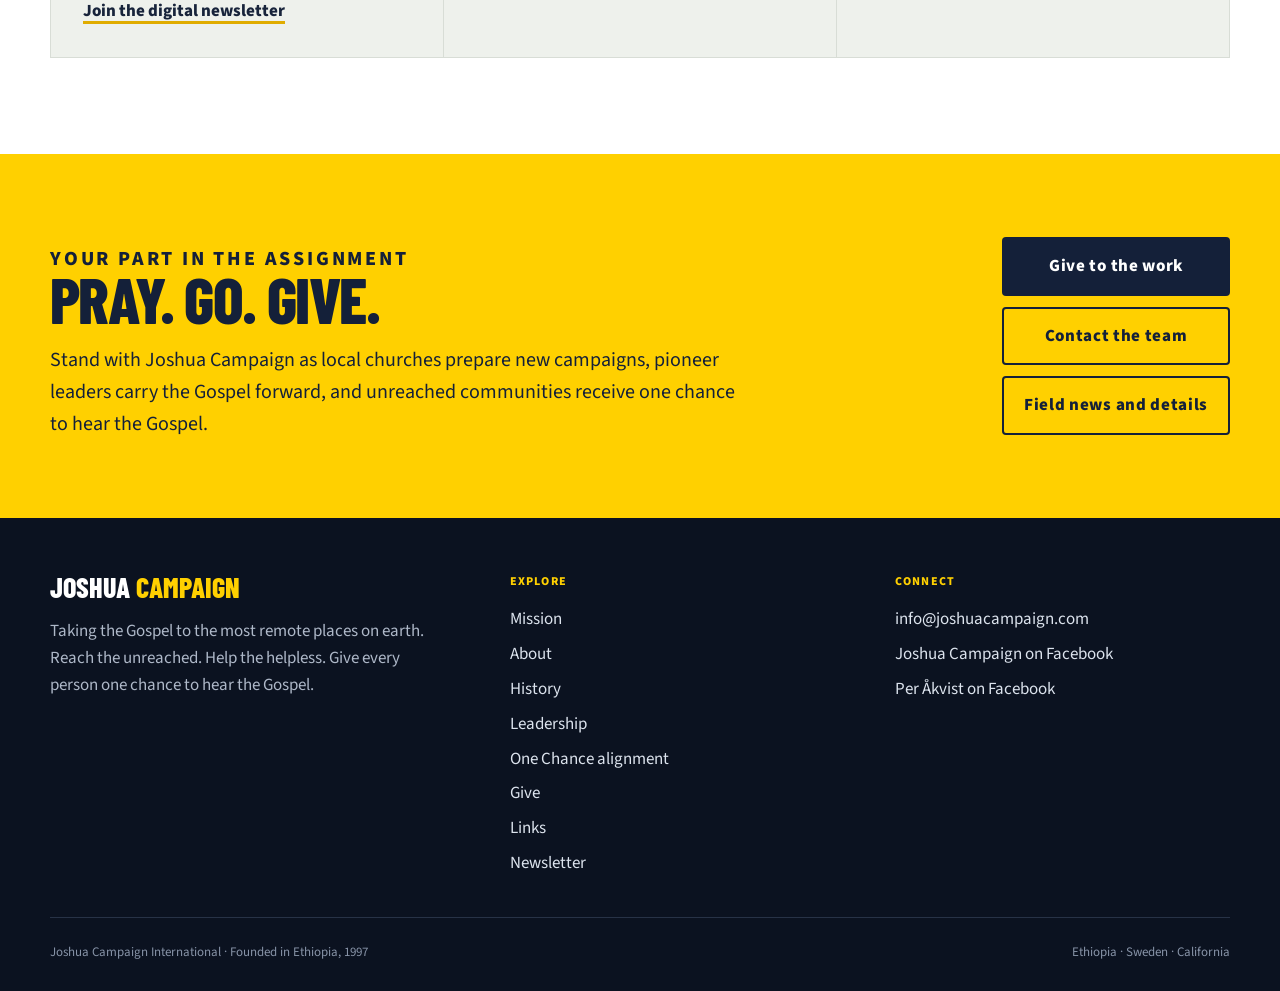
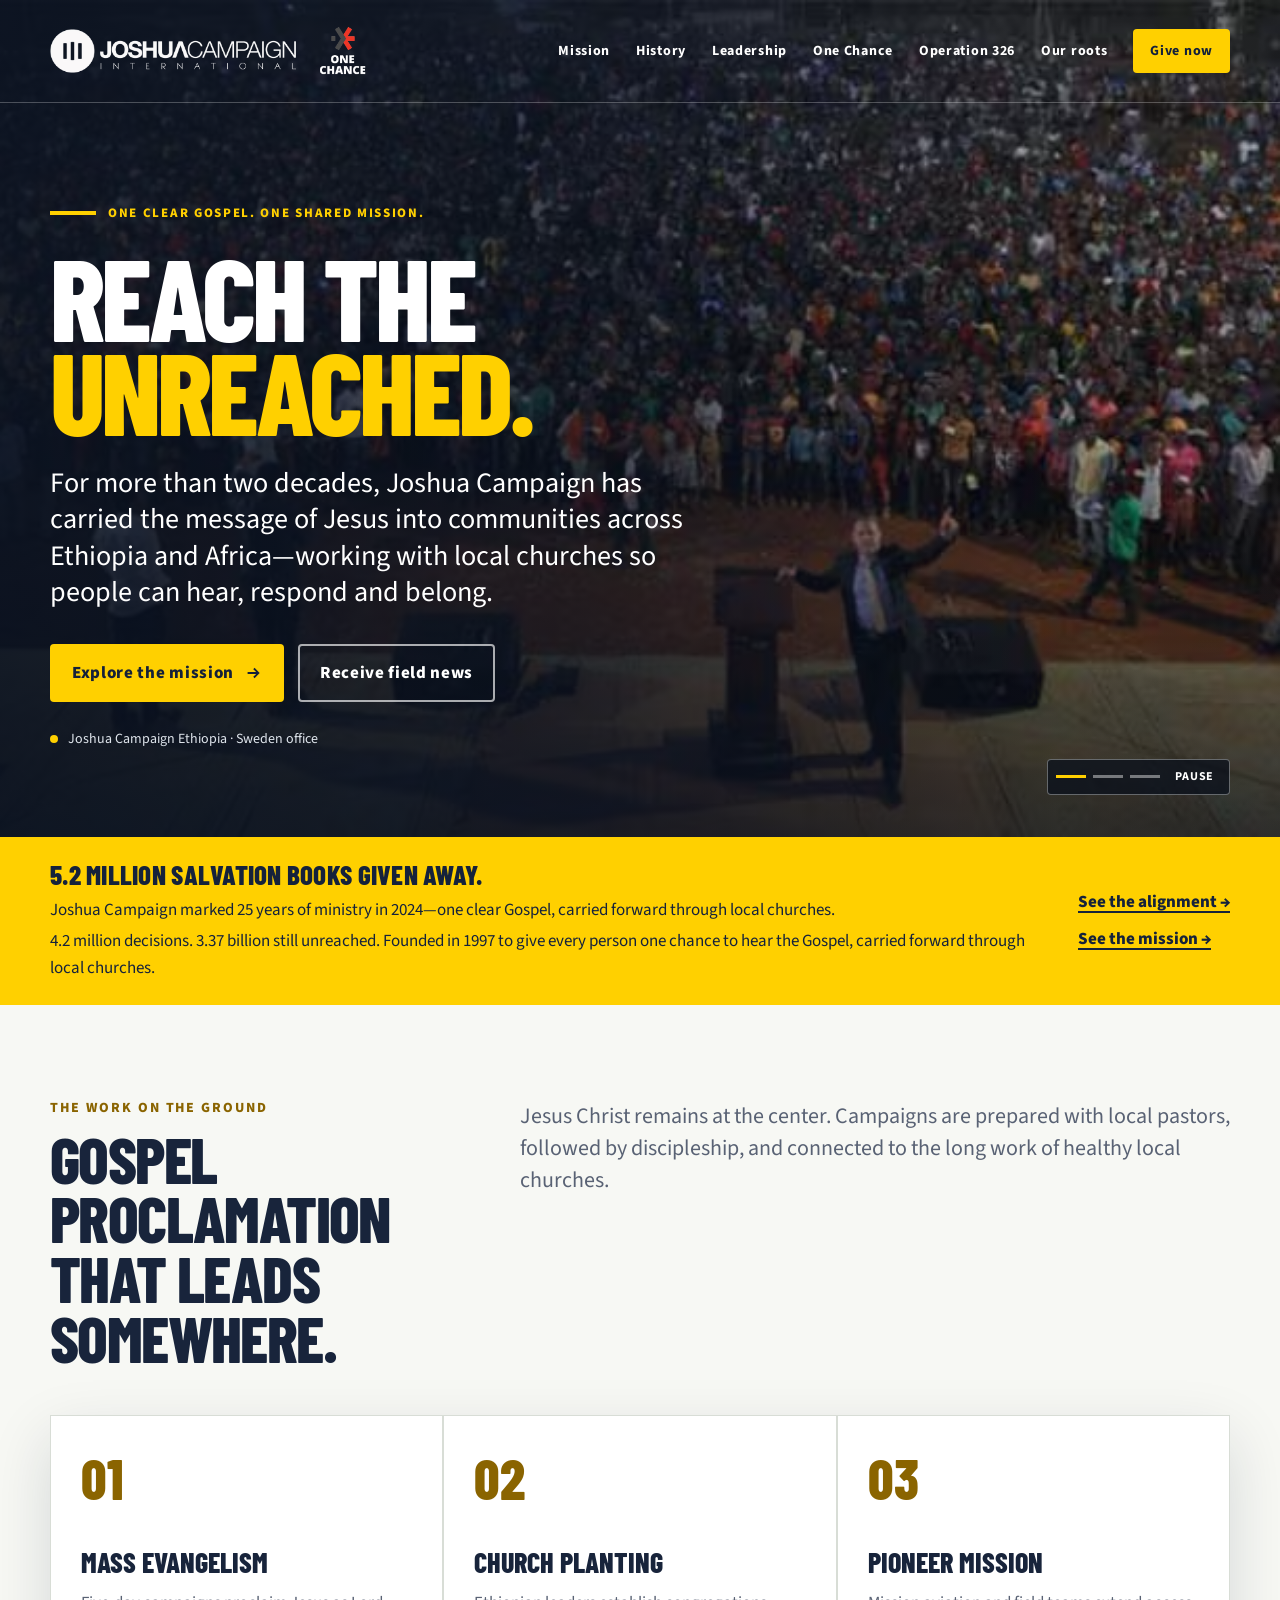
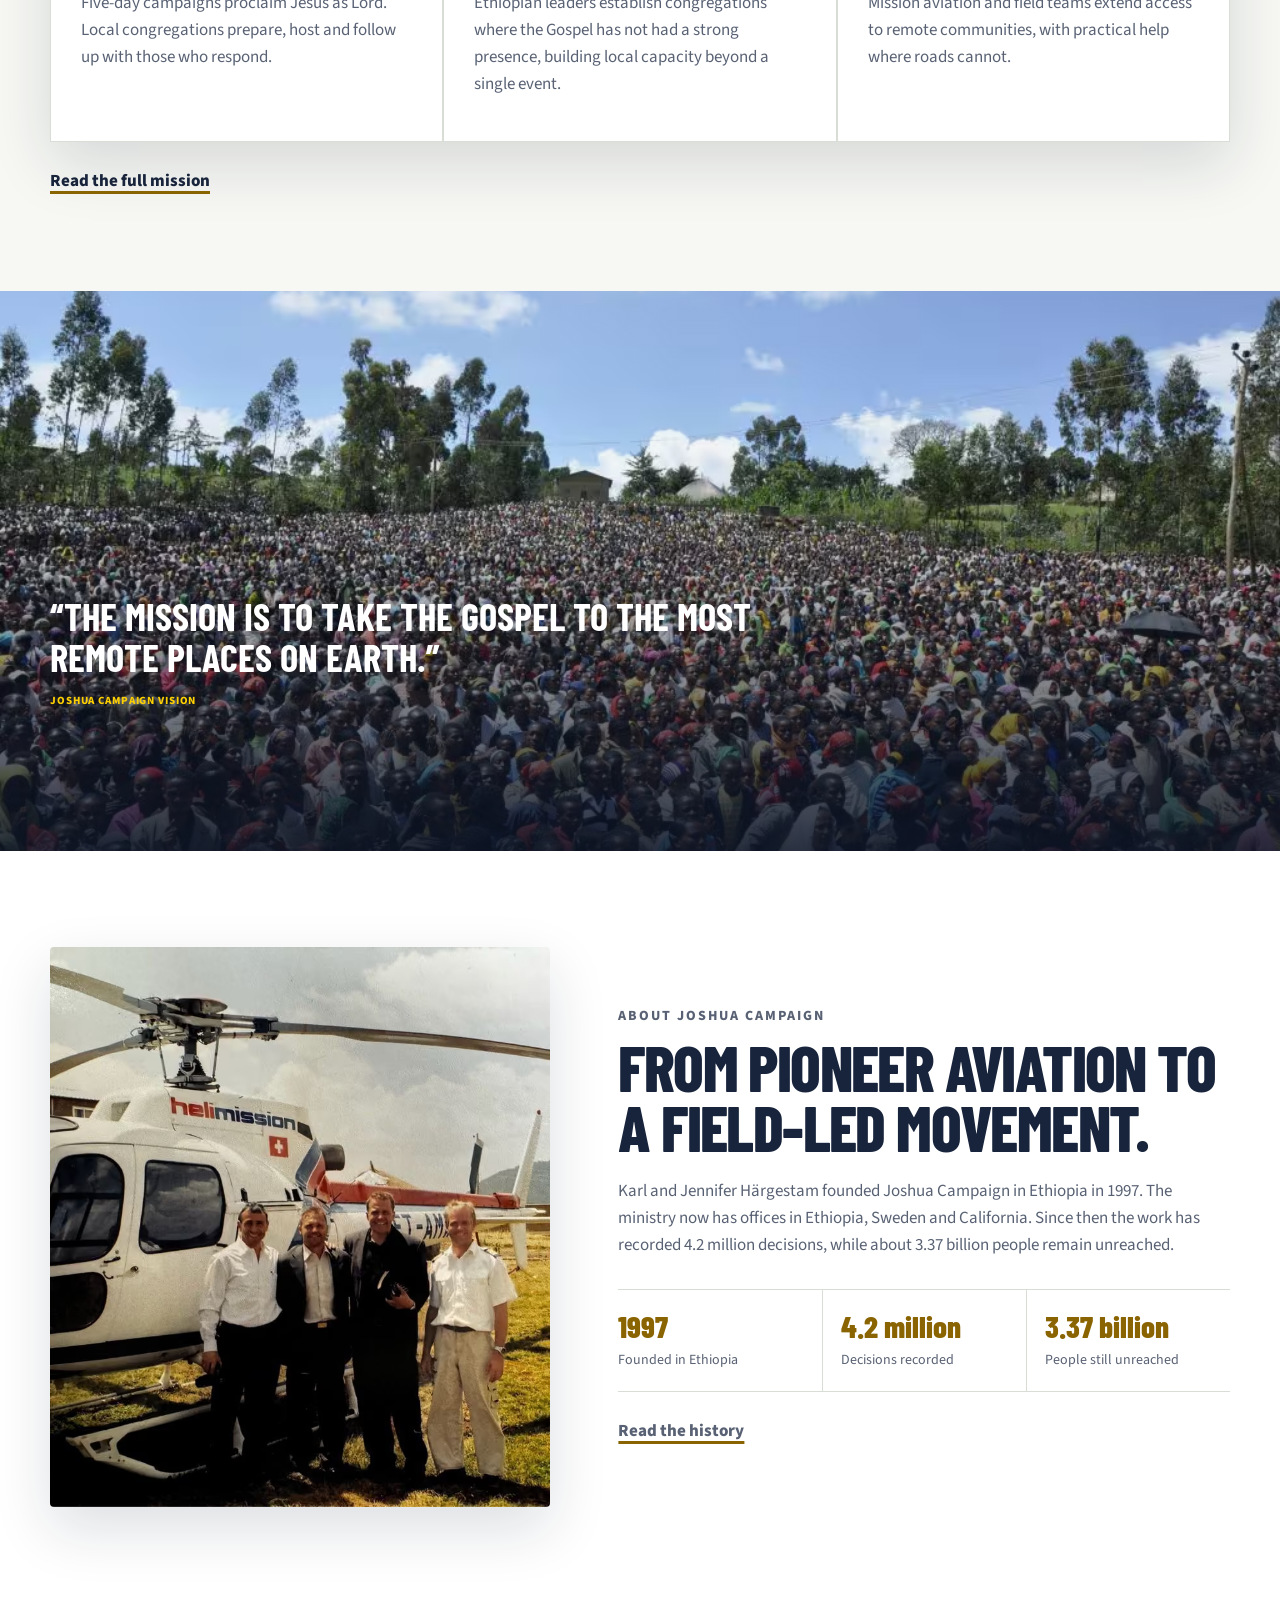
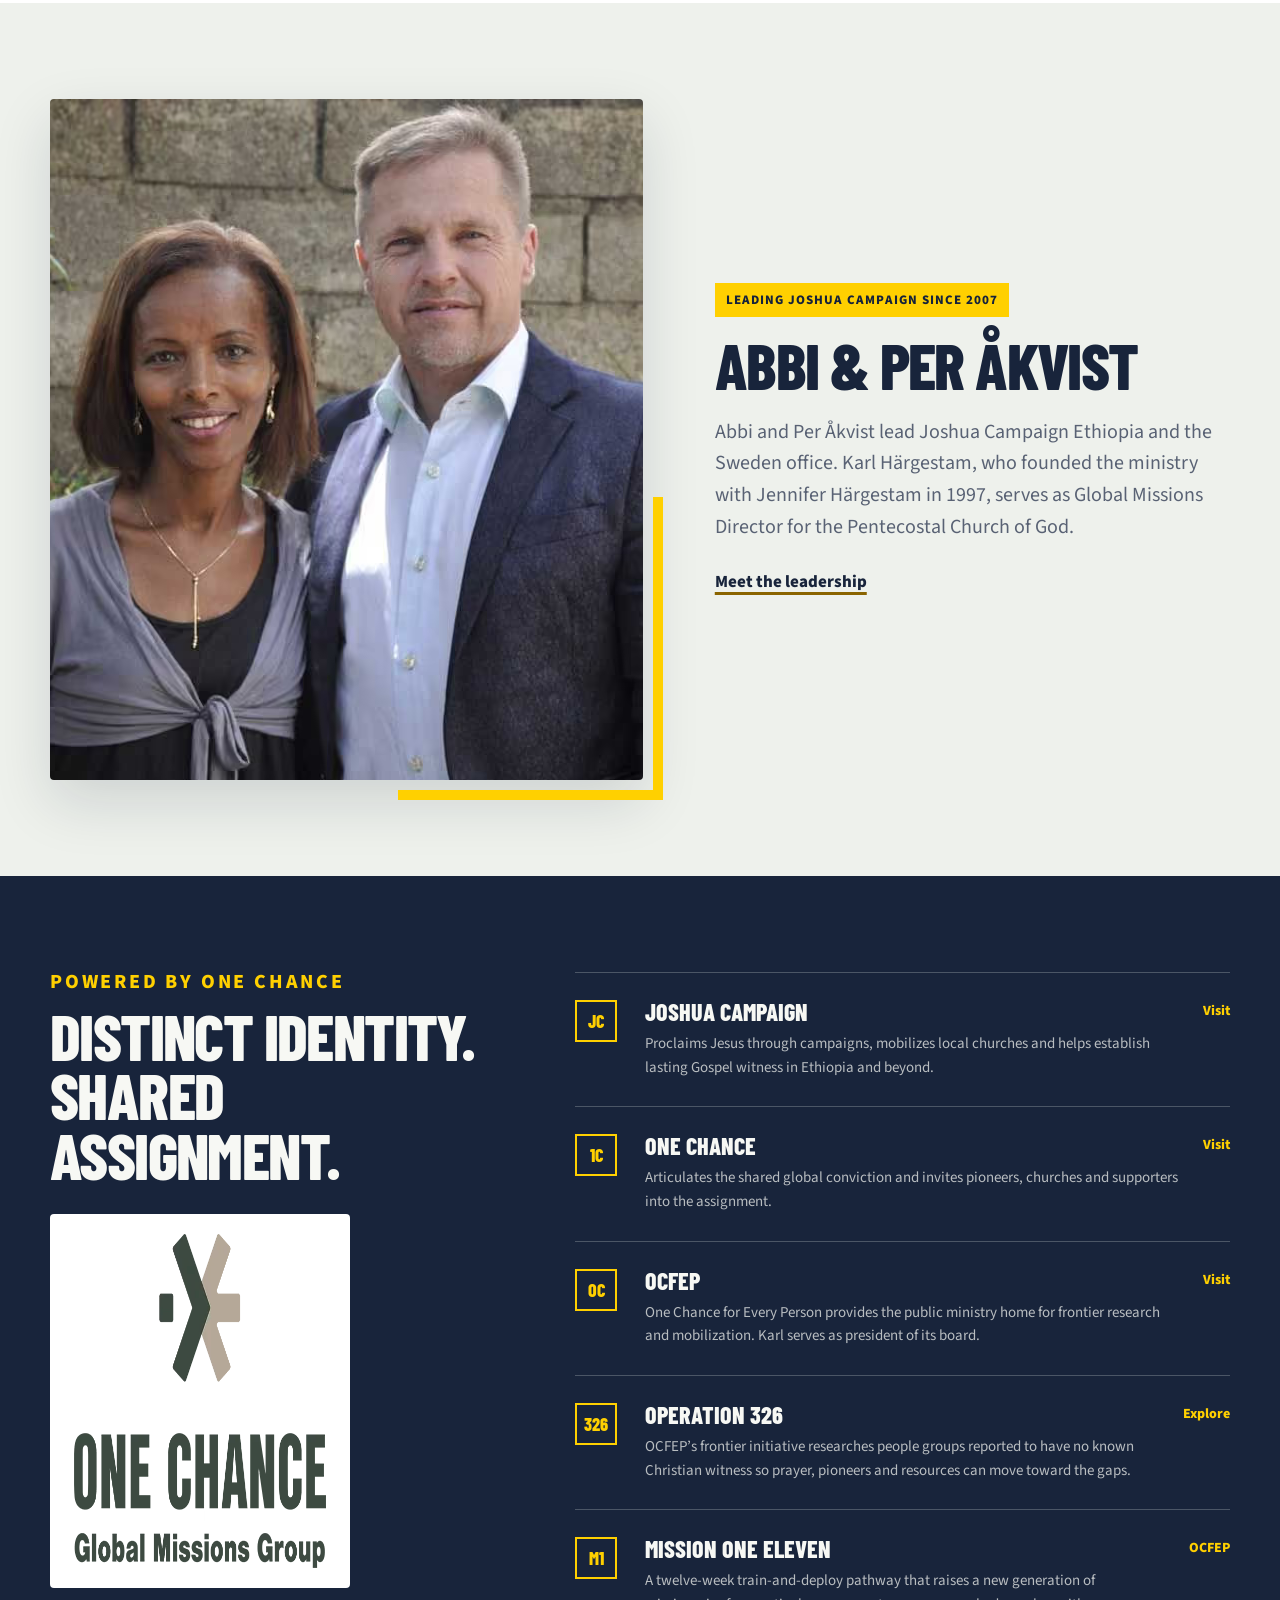
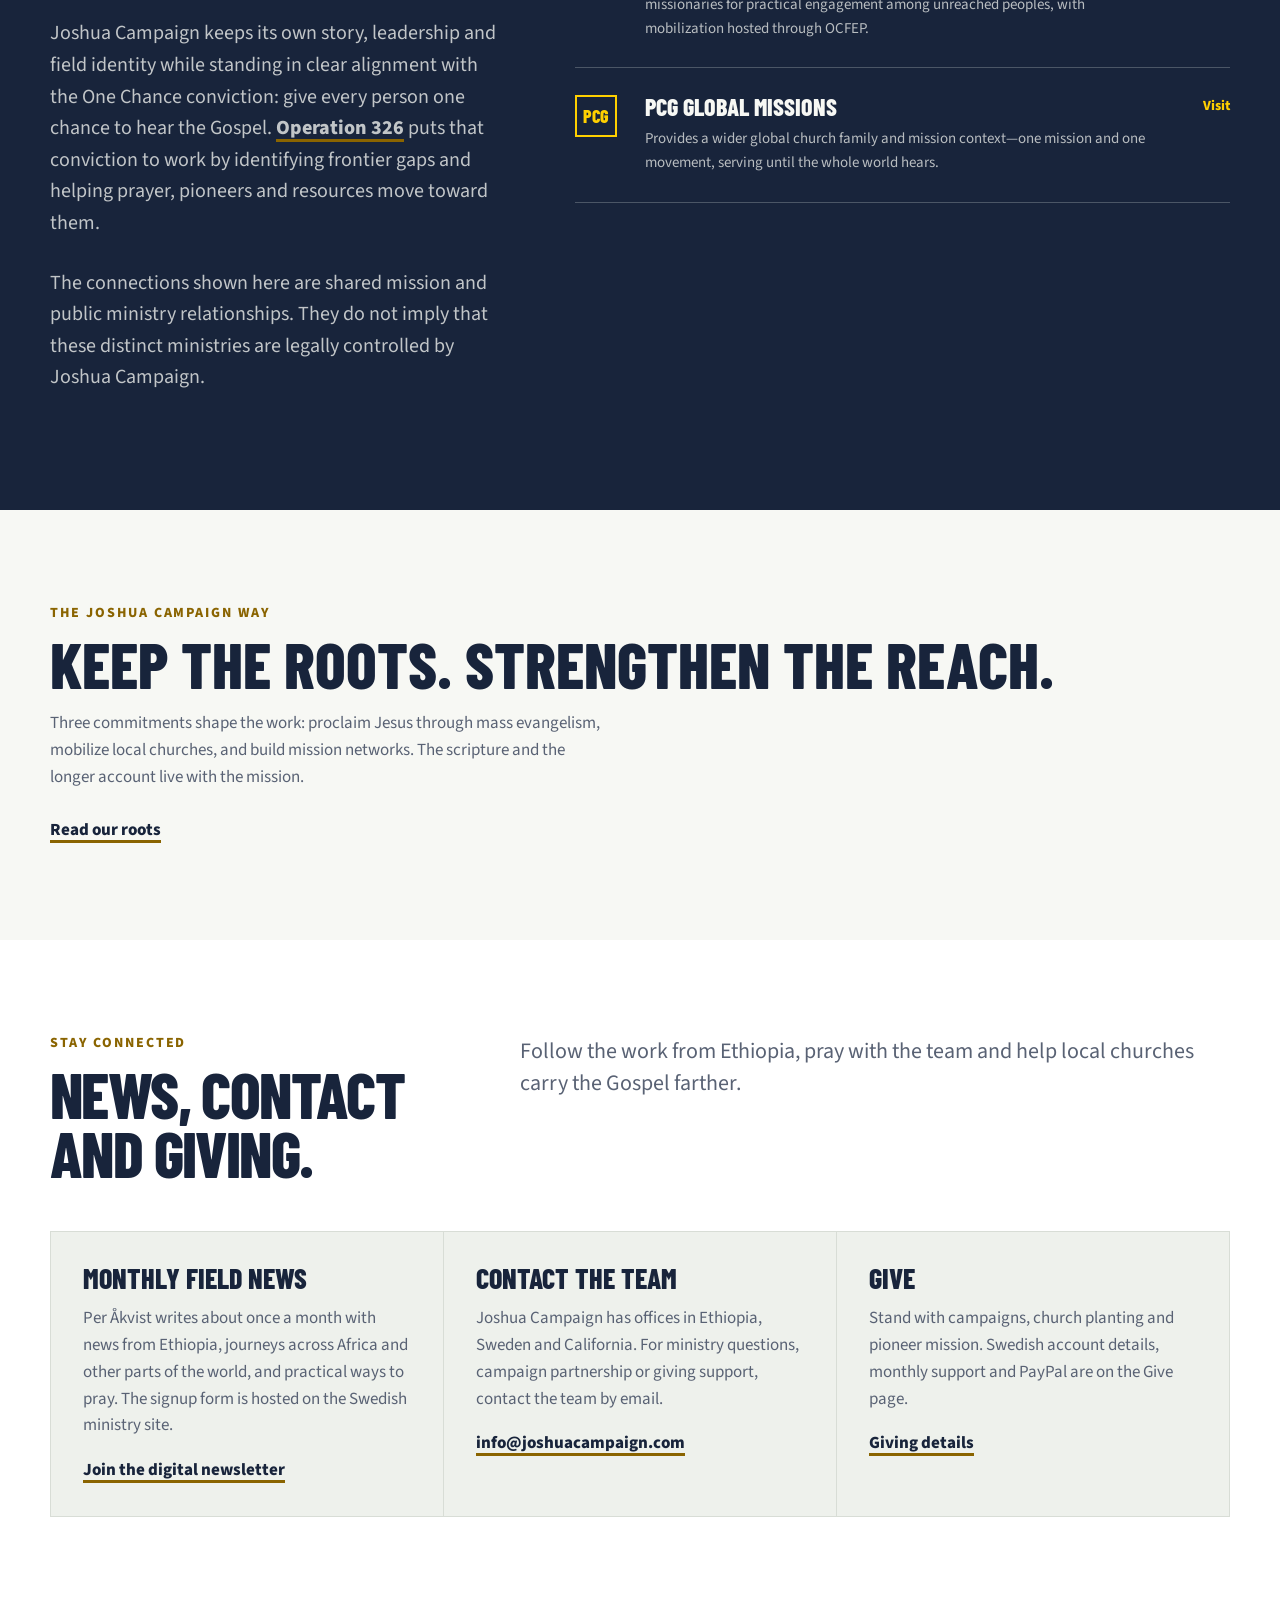
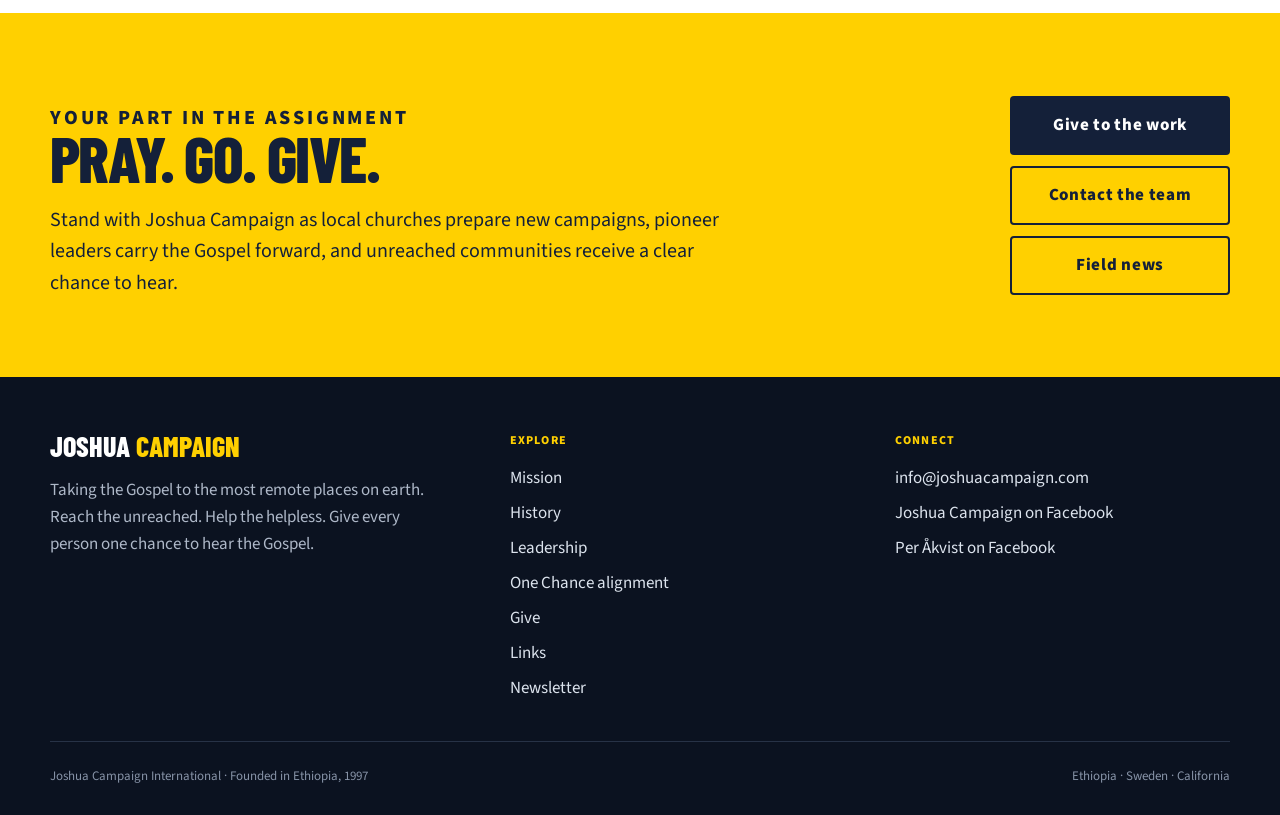
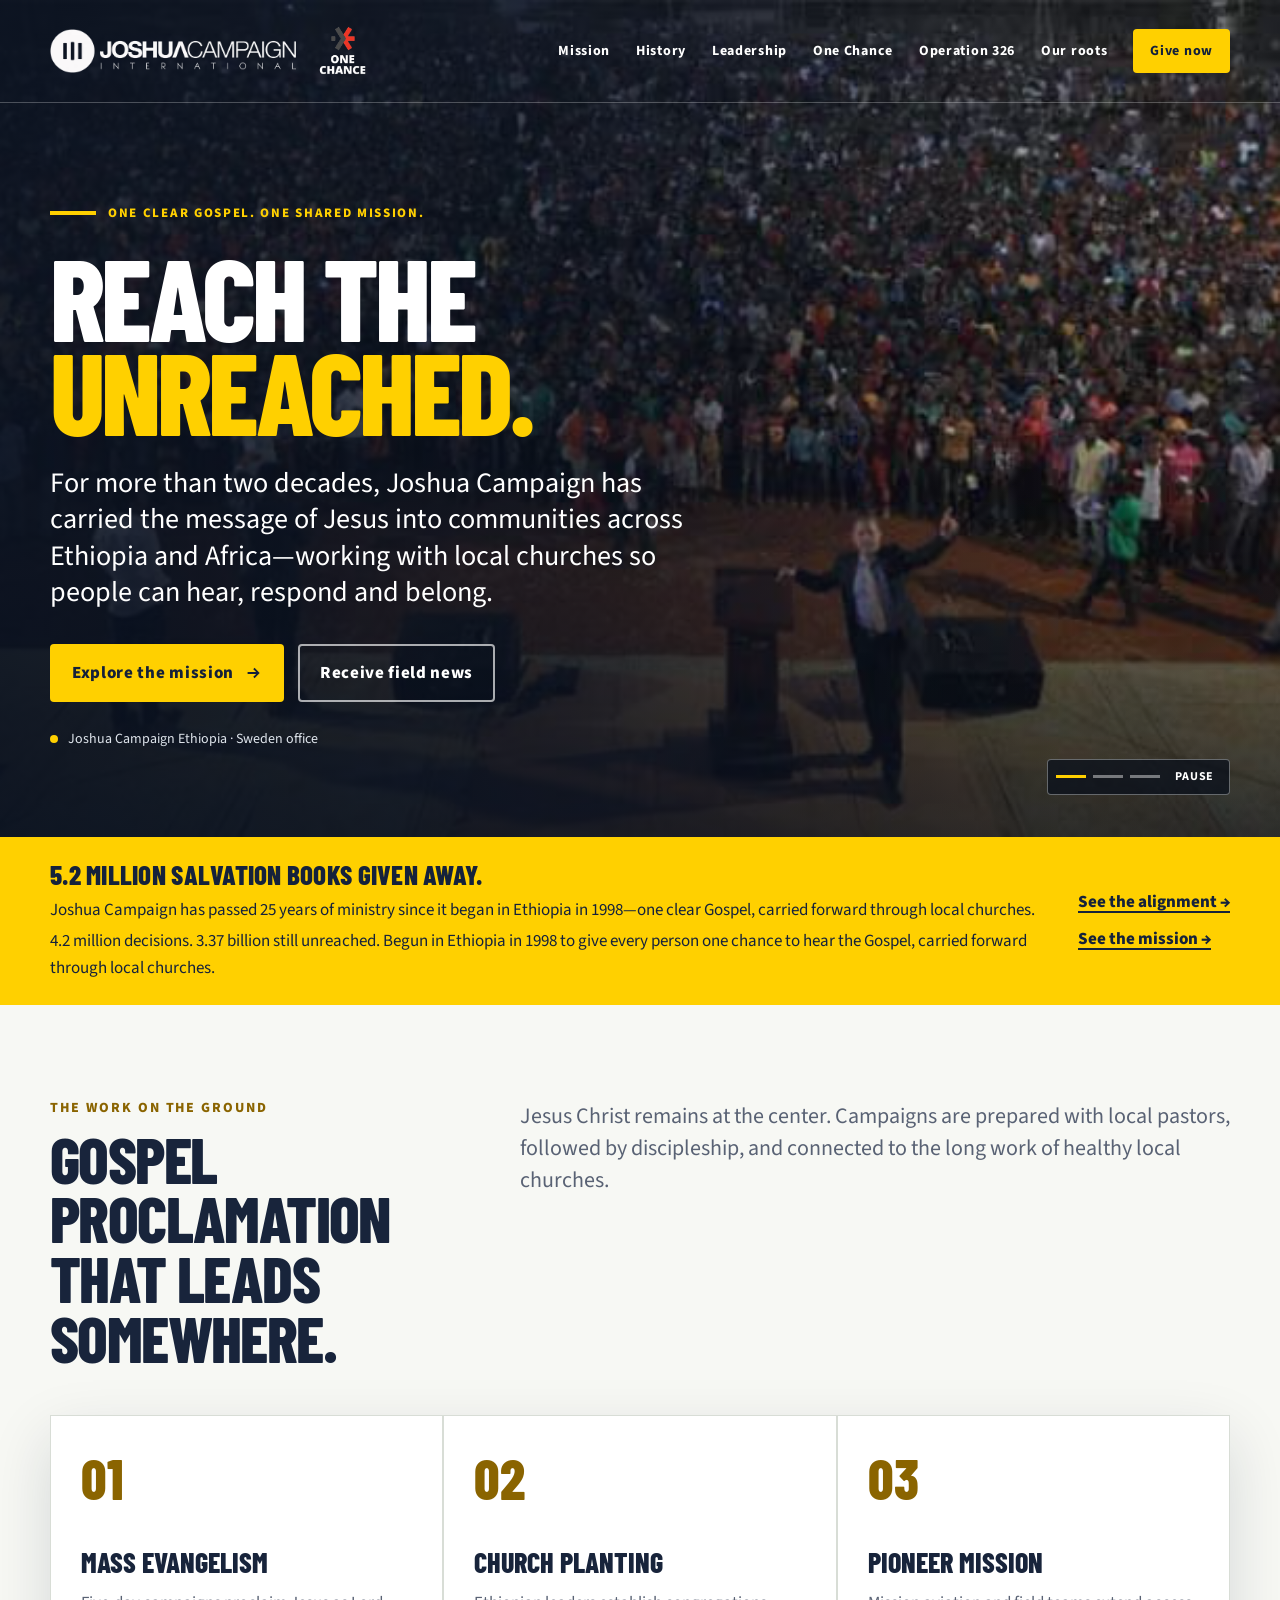
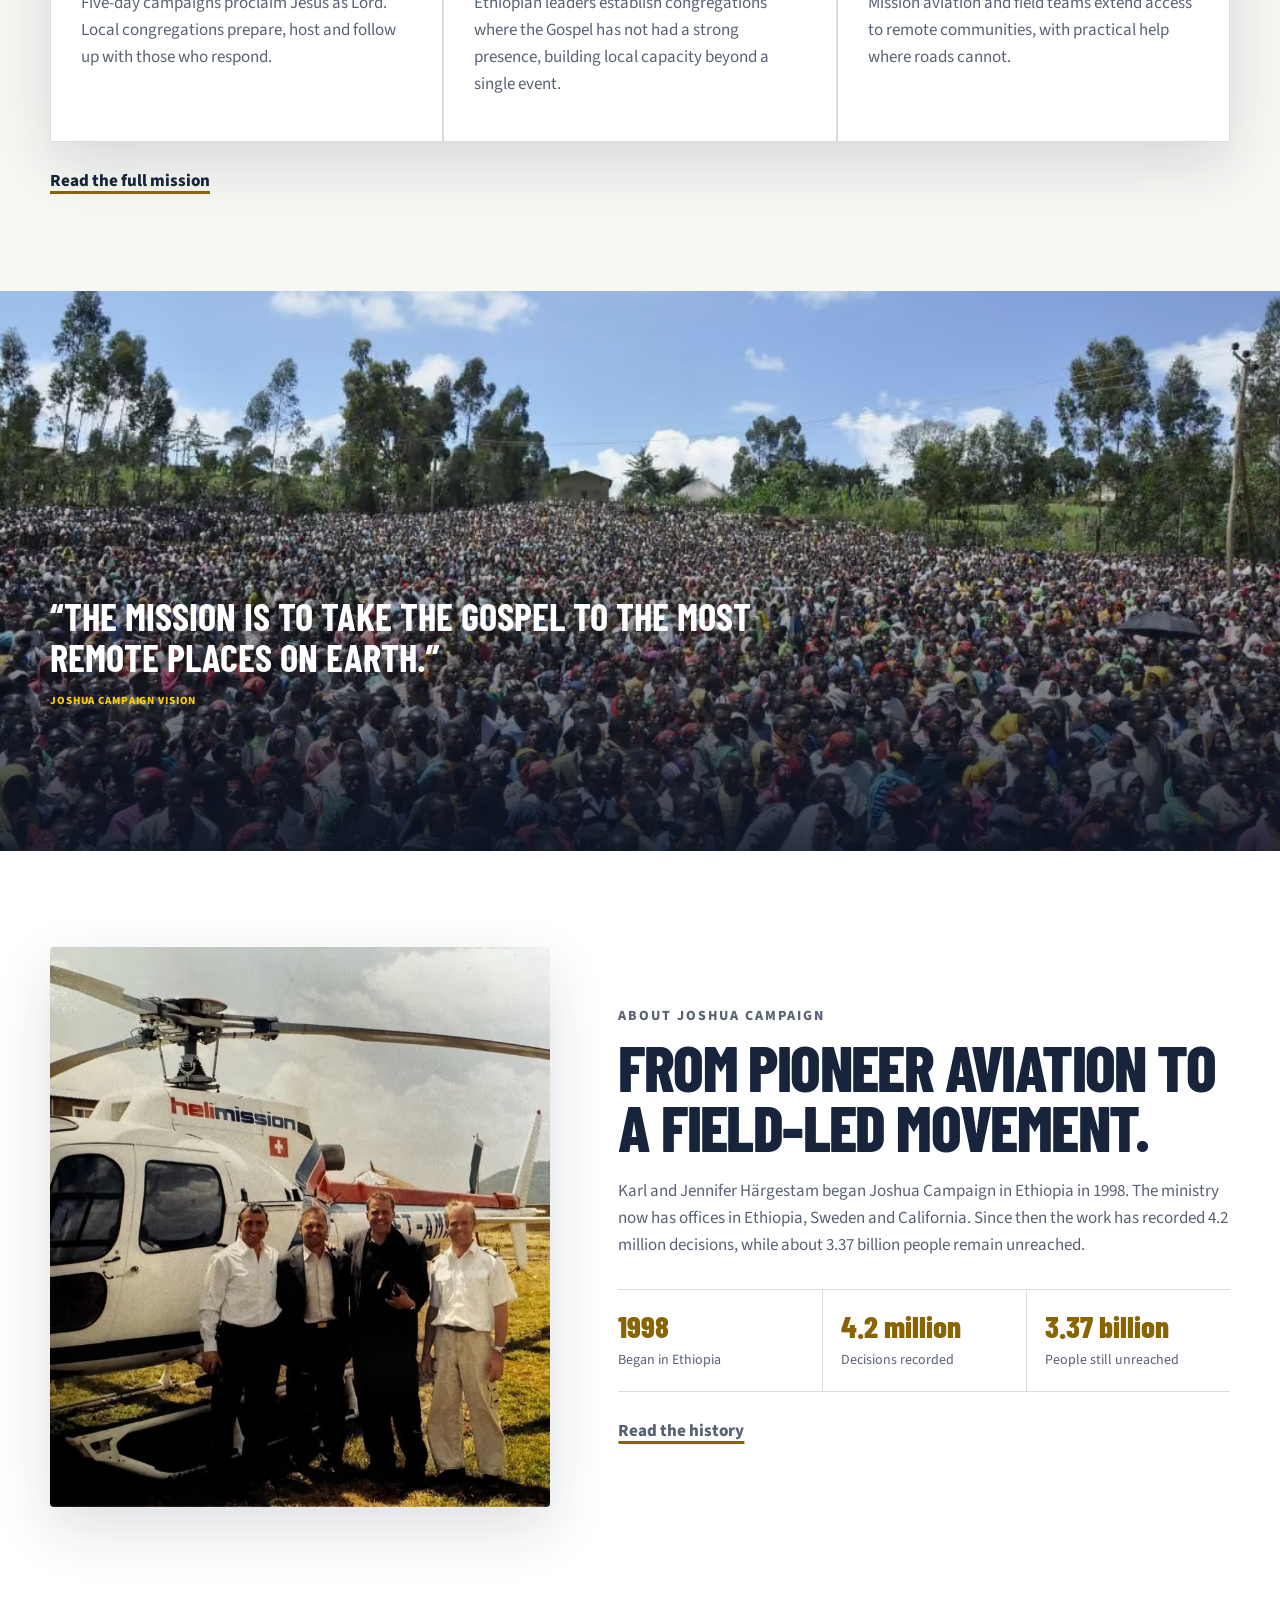
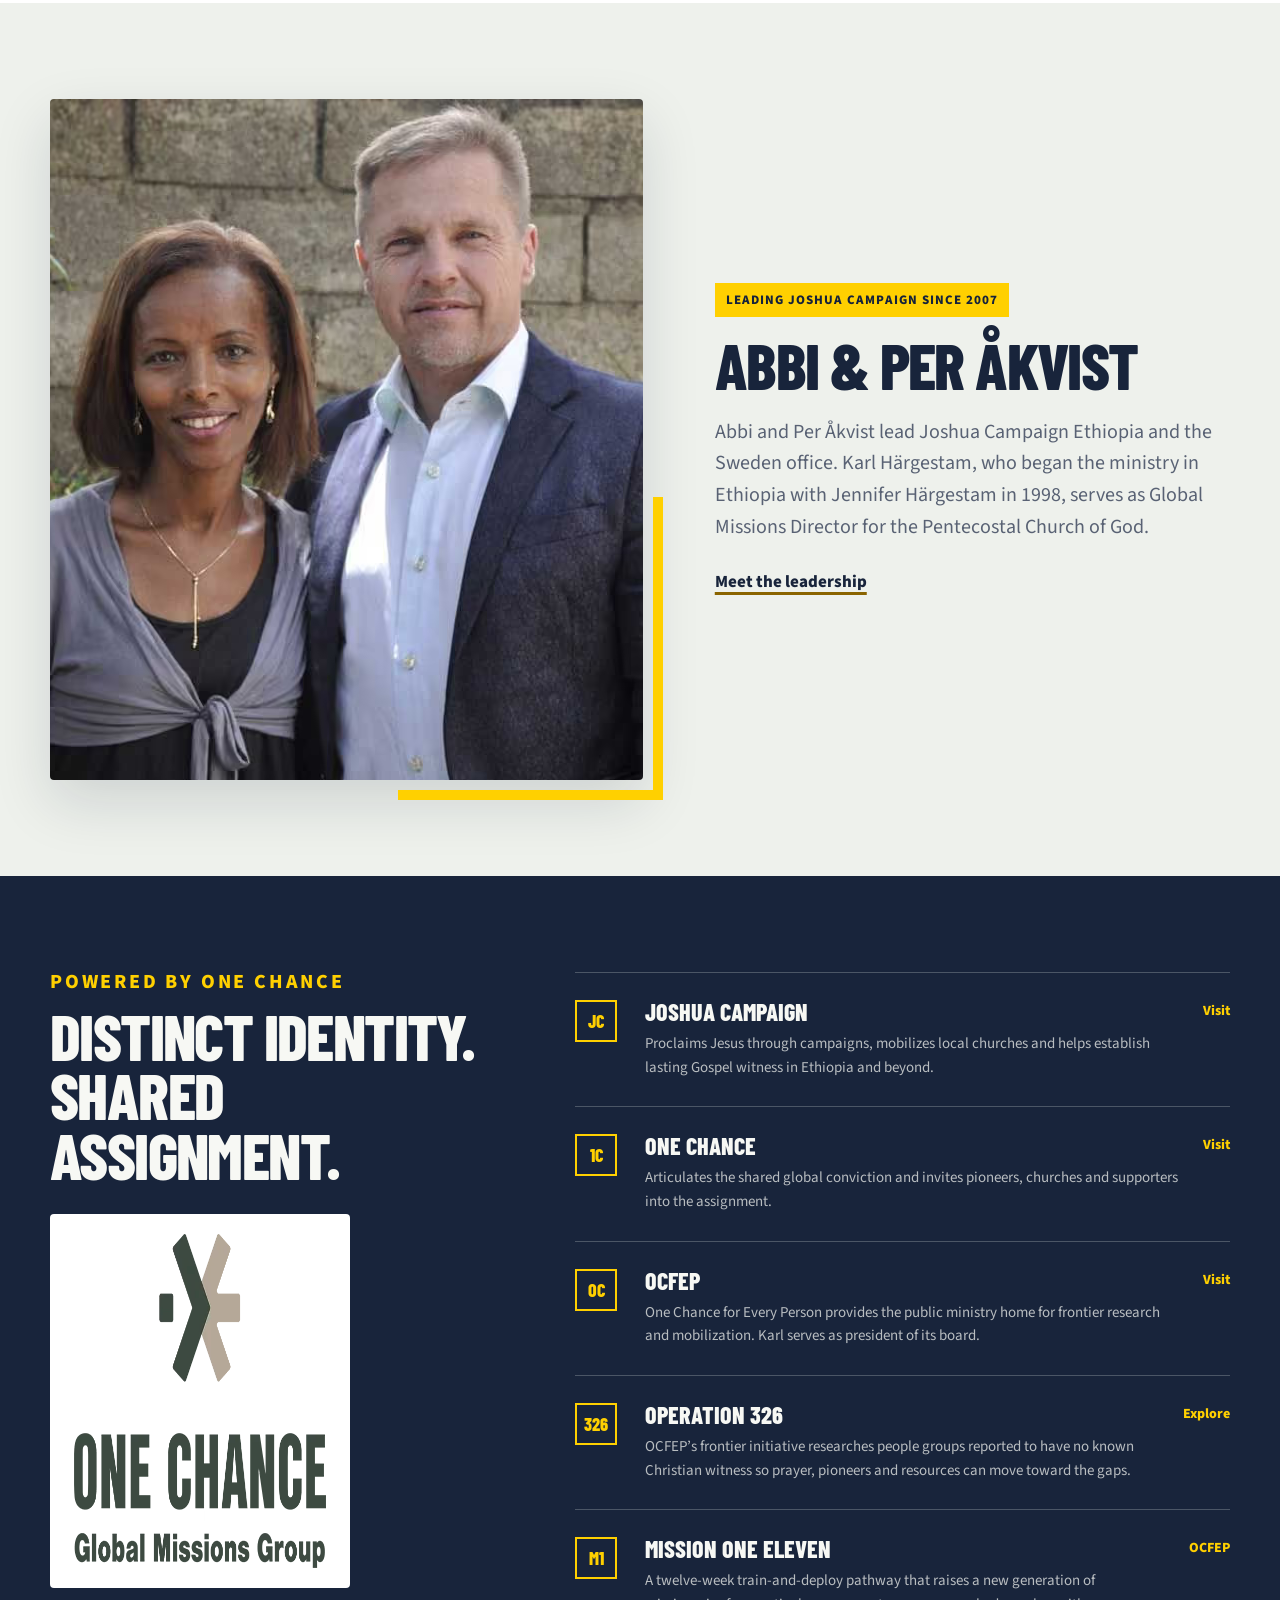
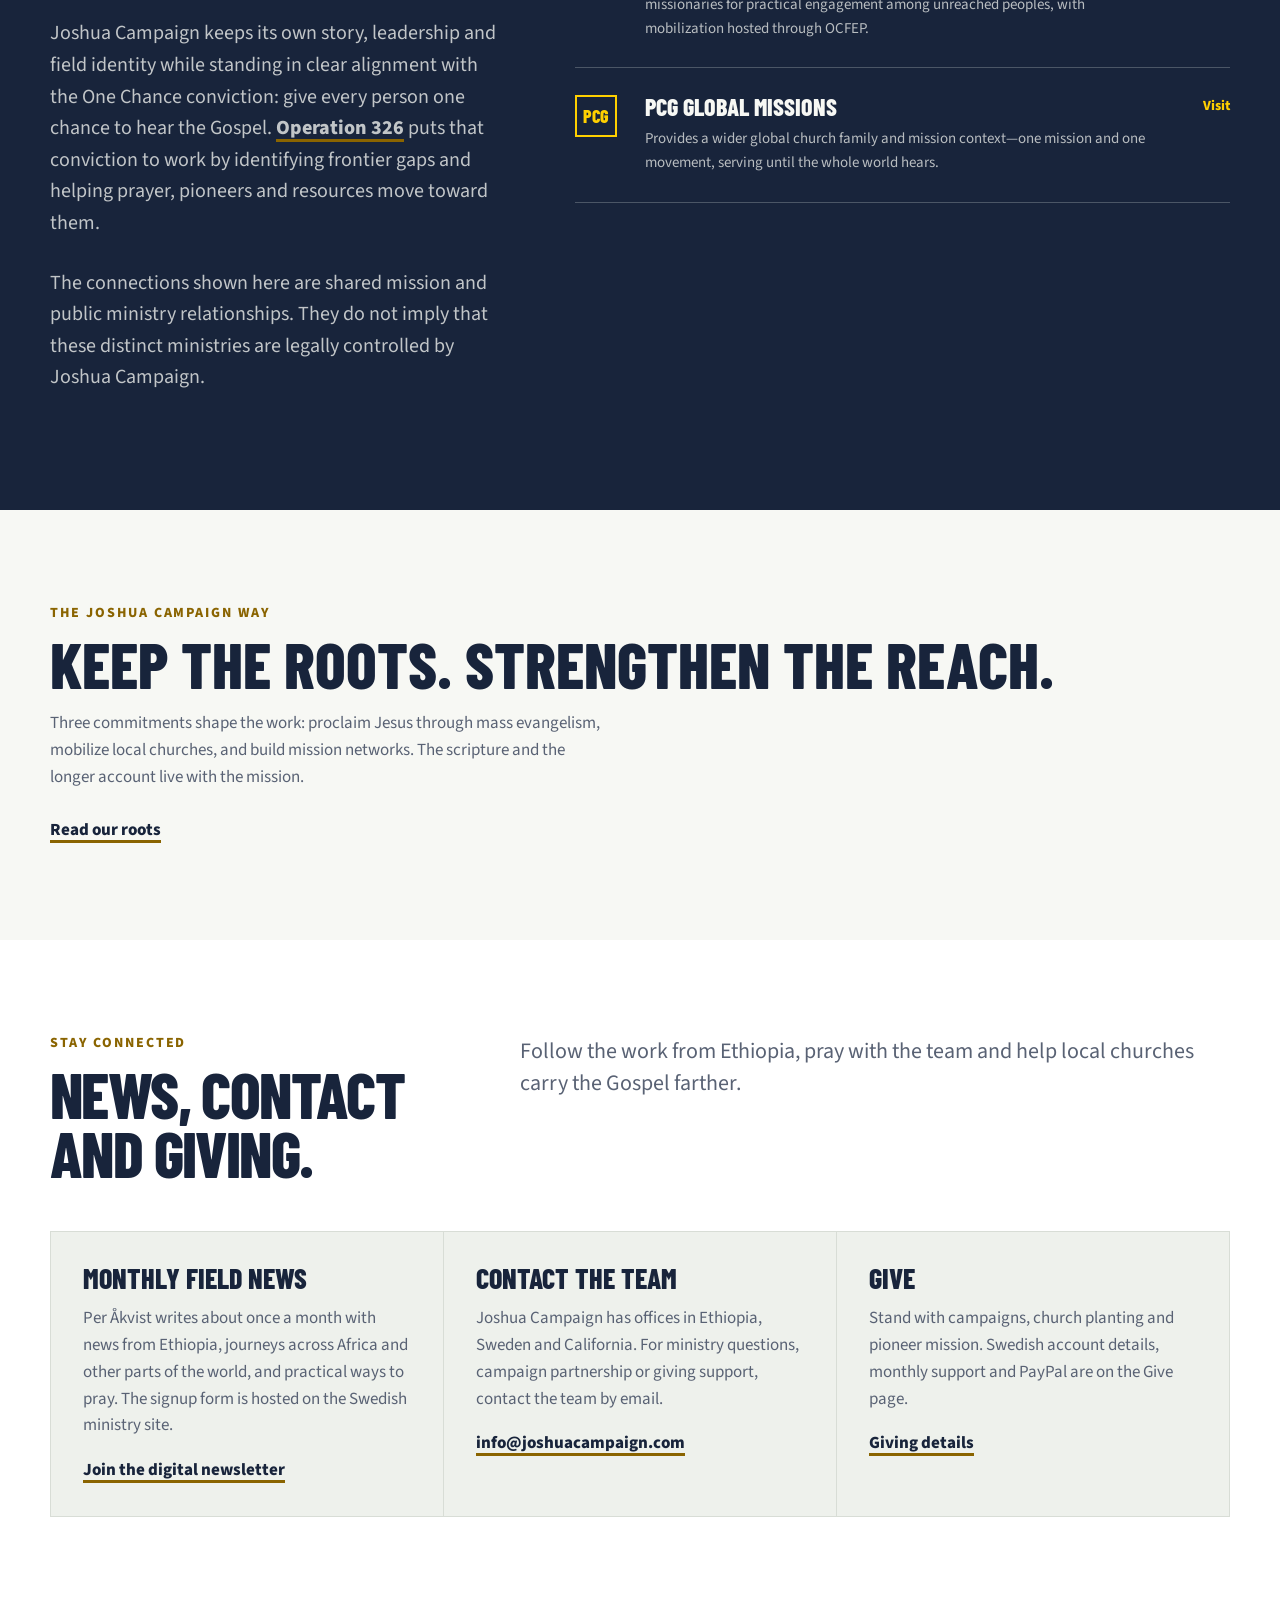
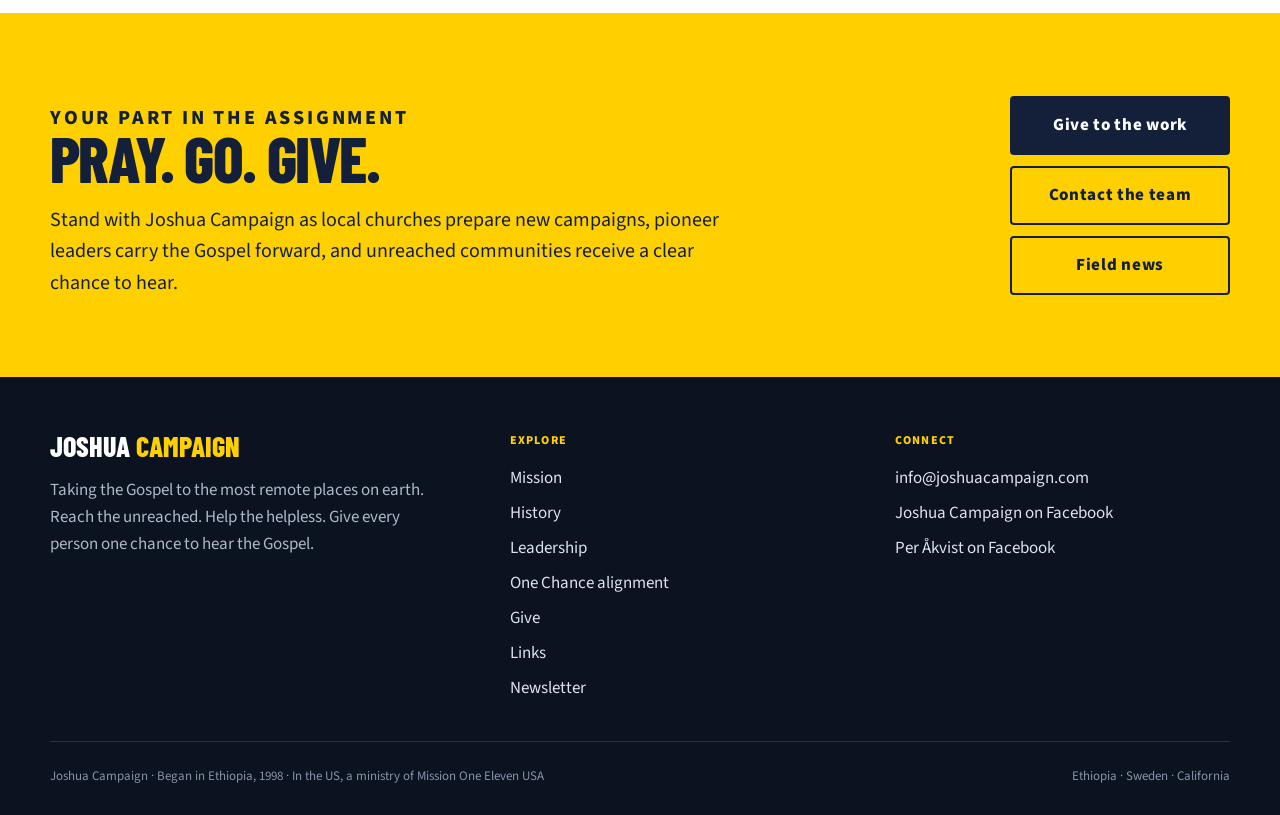
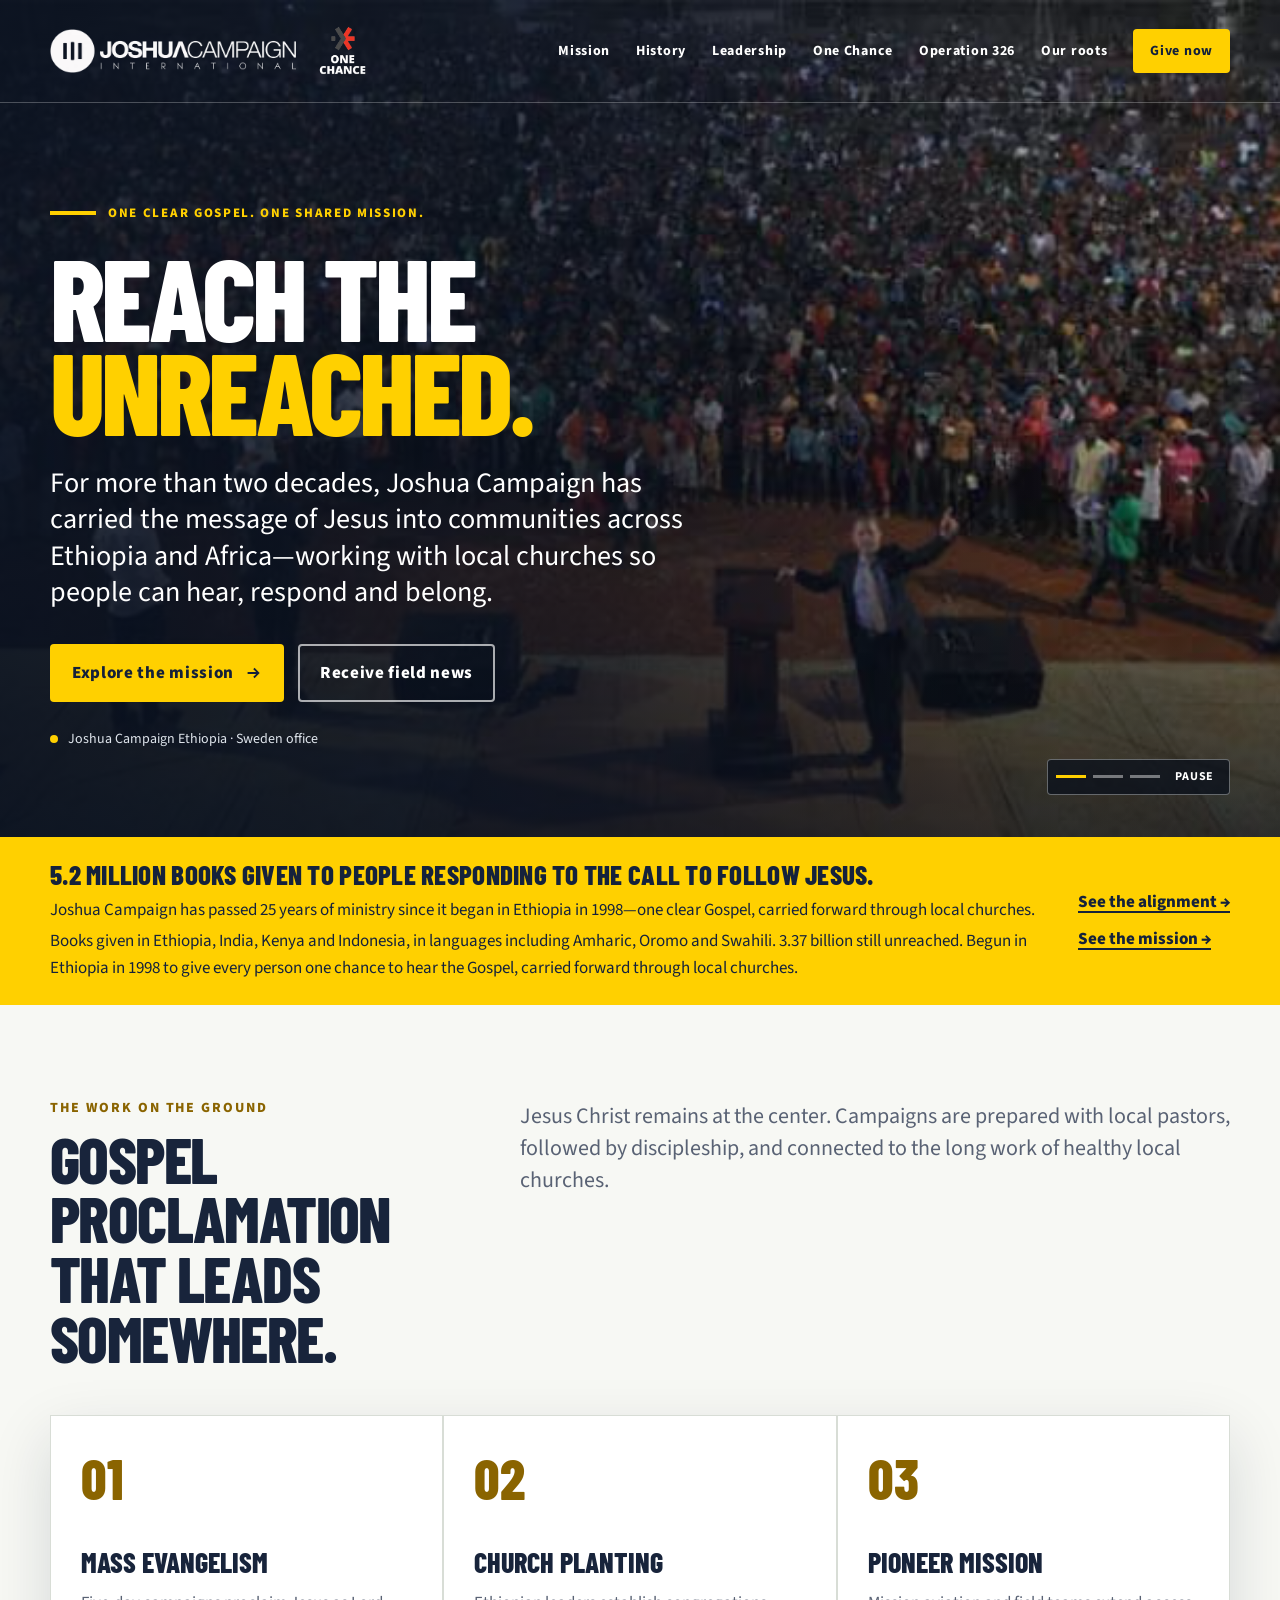
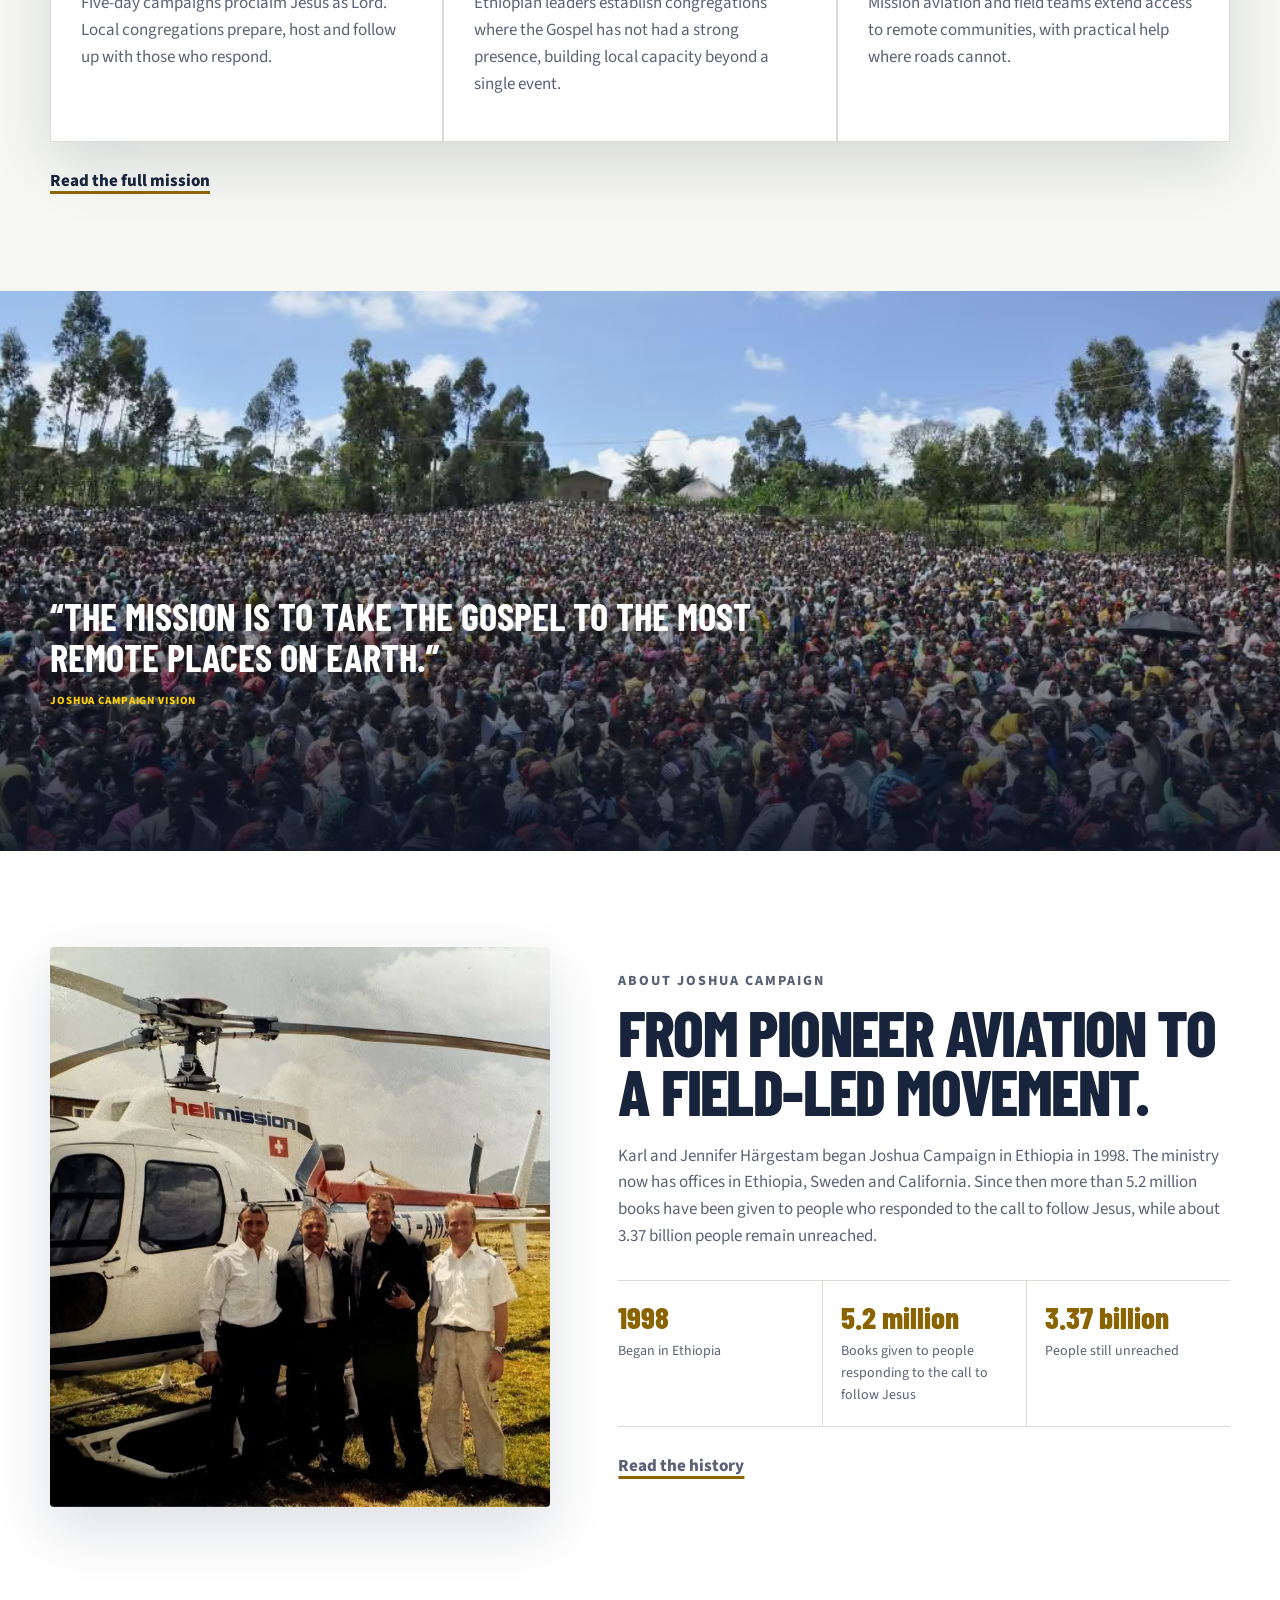
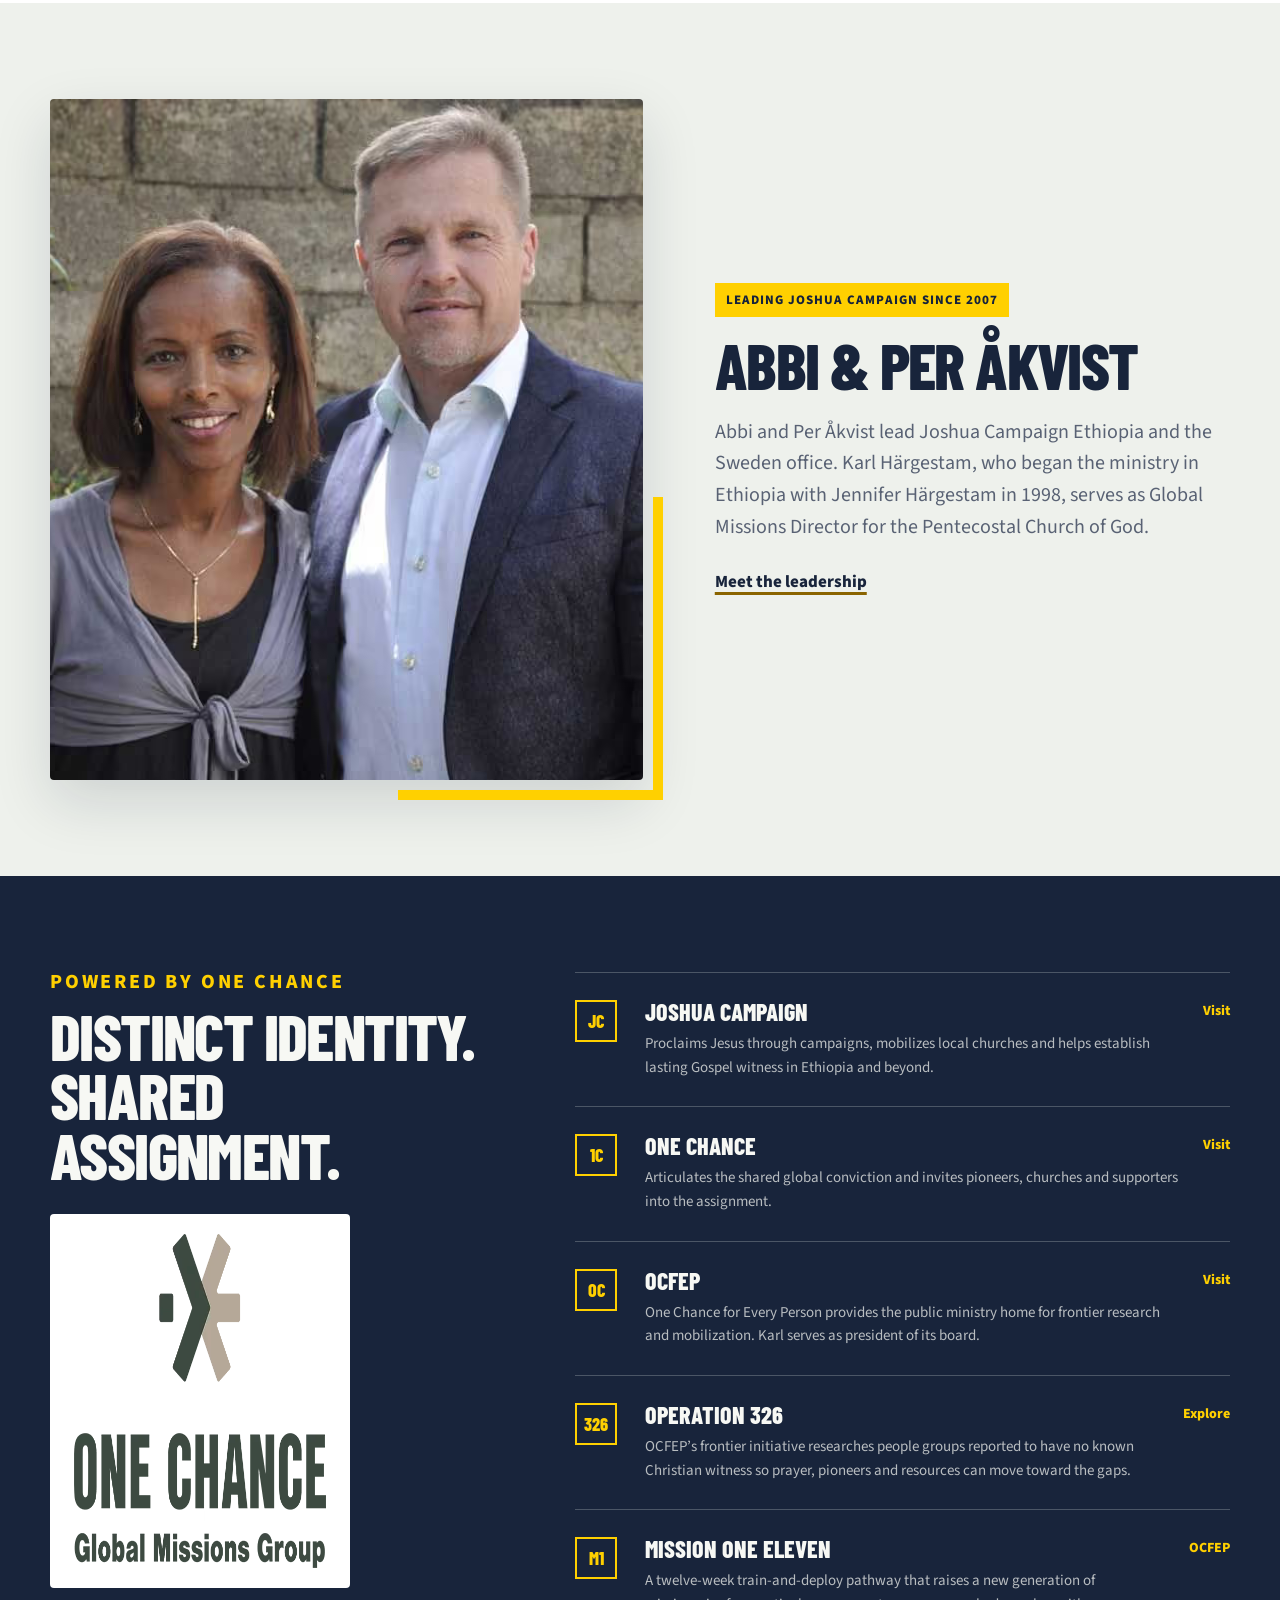
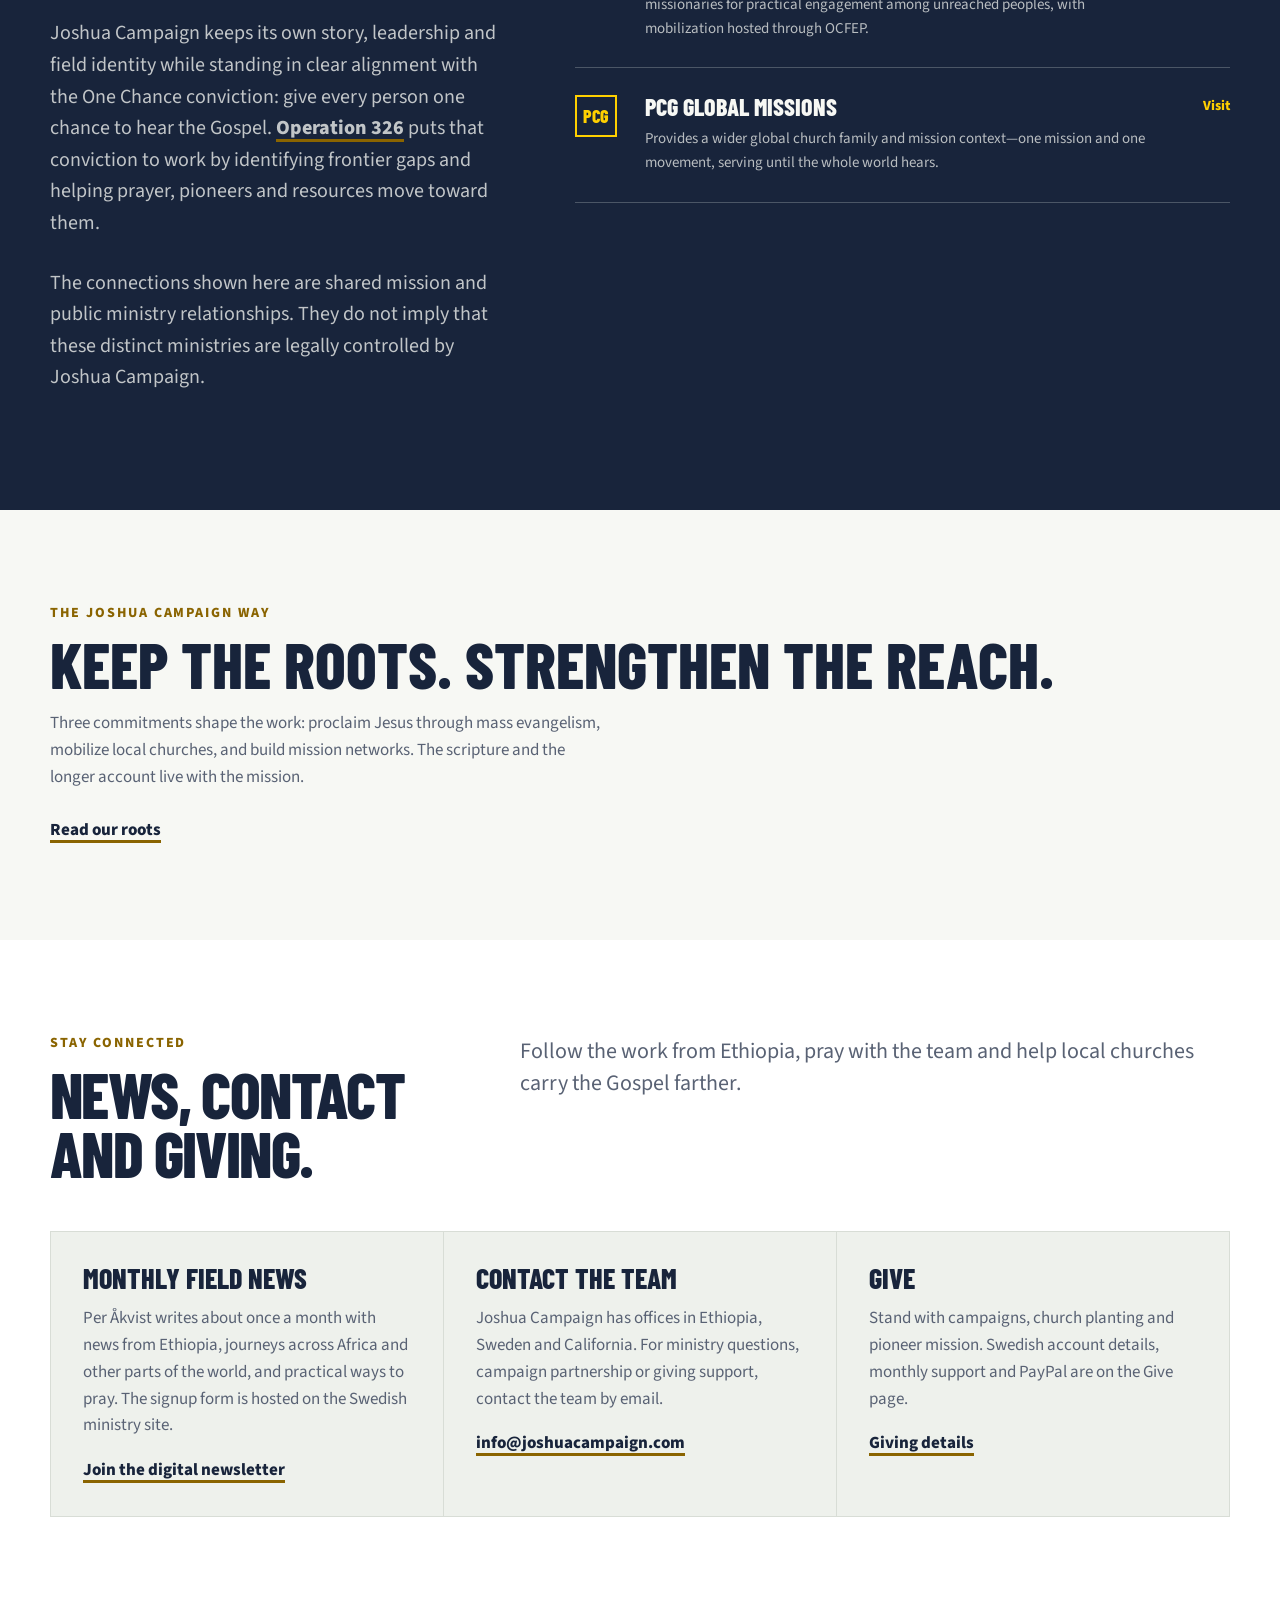
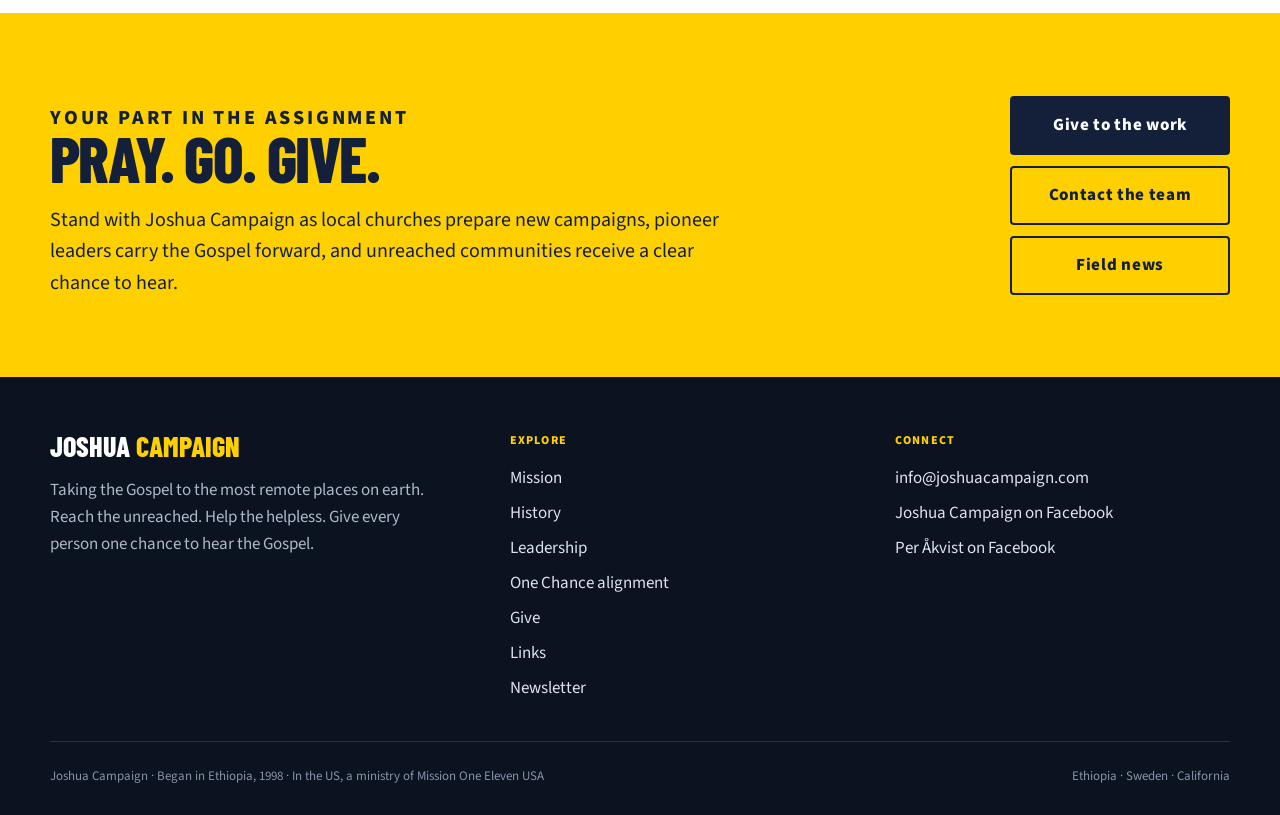
